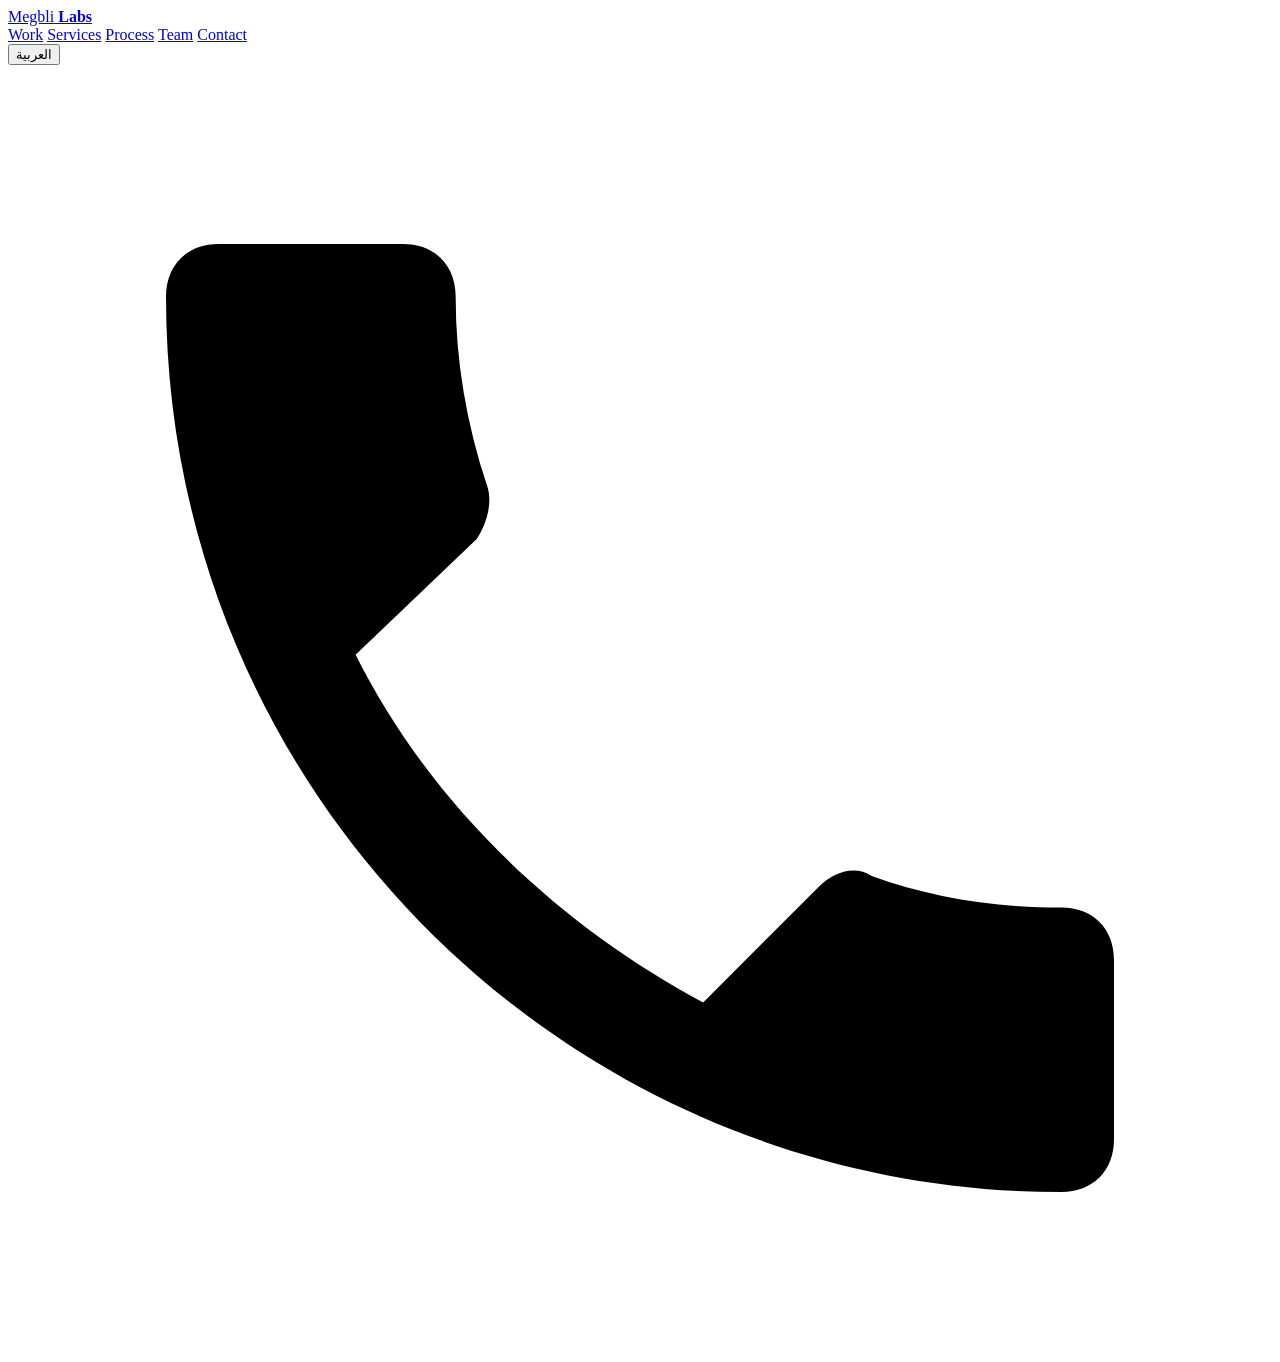
==== index.html @ 3cd8f487 "Add files via upload" ====
<!DOCTYPE html>
<html lang="en" dir="ltr">
<head>
  <meta charset="UTF-8">
  <meta name="viewport" content="width=device-width, initial-scale=1.0">
  <title>Megbli Labs — Web, Mobile & AI products</title>
  <meta name="description" content="Three-engineer software studio building web platforms, mobile apps and AI-powered systems — from idea to production.">
  <link rel="preconnect" href="https://fonts.googleapis.com">
  <link href="https://fonts.googleapis.com/css2?family=Inter:wght@400;600;700;800&family=IBM+Plex+Sans+Arabic:wght@400;600;700&display=swap" rel="stylesheet">
  <link rel="stylesheet" href="css/style.css">
</head>
<body data-page="home">

  <nav class="nav">
    <div class="container nav-inner">
      <a href="index.html" class="logo">Megbli<b> Labs</b></a>
      <div class="nav-right">
        <div class="nav-links">
          <a href="#work" data-i18n="nav.work">Work</a>
          <a href="#services" data-i18n="nav.services">Services</a>
          <a href="#process" data-i18n="nav.process">Process</a>
          <a href="#team" data-i18n="nav.team">Team</a>
          <a href="#contact" data-i18n="nav.contact">Contact</a>
        </div>
        <button id="lang-toggle" class="lang-btn">العربية</button>
      </div>
    </div>
  </nav>

  <header class="hero container">
    <p class="eyebrow" data-i18n="hero.eyebrow"></p>
    <h1 data-i18n="hero.h1"></h1>
    <p class="sub" data-i18n="hero.sub"></p>
    <div class="chips-row">
      <span data-i18n="hero.c1"></span><span data-i18n="hero.c2"></span>
      <span data-i18n="hero.c3"></span><span data-i18n="hero.c4"></span>
    </div>
    <div class="hero-ctas">
      <a class="btn btn-primary" data-wa href="#" target="_blank" rel="noopener" data-i18n="hero.cta1"></a>
      <a class="btn btn-ghost" href="#work" data-i18n="hero.cta2"></a>
    </div>
    <p class="trust" data-i18n="hero.trust"></p>
  </header>

  <section id="services">
    <div class="container">
      <div class="section-head">
        <p class="eyebrow" data-i18n="services.eyebrow"></p>
        <h2 data-i18n="services.h2"></h2>
      </div>
      <div class="grid grid-3" id="services-grid"></div>
    </div>
  </section>

  <section id="work">
    <div class="container">
      <div class="section-head">
        <p class="eyebrow" data-i18n="work.eyebrow"></p>
        <h2 data-i18n="work.h2"></h2>
      </div>
      <div class="grid grid-projects" id="projects-grid"></div>
    </div>
  </section>

  <section id="process">
    <div class="container">
      <div class="section-head">
        <p class="eyebrow" data-i18n="process.eyebrow"></p>
        <h2 data-i18n="process.h2"></h2>
      </div>
      <ol class="process" id="process-list"></ol>
    </div>
  </section>

  <section id="team">
    <div class="container">
      <div class="section-head">
        <p class="eyebrow" data-i18n="team.eyebrow"></p>
        <h2 data-i18n="team.h2"></h2>
        <p class="lead" data-i18n="team.intro"></p>
      </div>
      <div class="grid grid-3" id="team-grid"></div>
    </div>
  </section>

  <section id="contact">
    <div class="container">
      <div class="contact-box">
        <p class="eyebrow" data-i18n="contact.eyebrow"></p>
        <h2 data-i18n="contact.h2"></h2>
        <p class="lead" data-i18n="contact.sub"></p>
        <div class="contact-ctas">
          <a class="btn btn-wa" data-wa href="#" target="_blank" rel="noopener" data-i18n="contact.wa"></a>
          <a class="btn btn-mail" href="mailto:yosra.meguebli@yahoo.fr?subject=Project%20inquiry" data-i18n="contact.mail"></a>
        </div>
      </div>
    </div>
  </section>

  <footer>
    <div class="container"><p data-i18n="footer"></p></div>
  </footer>

  <a class="wa-float" data-wa href="#" target="_blank" rel="noopener" aria-label="WhatsApp">
    <svg viewBox="0 0 24 24"><path d="M6.6 10.8c1.4 2.8 3.8 5.1 6.6 6.6l2.2-2.2c.3-.3.7-.4 1-.2 1.1.4 2.3.6 3.6.6.6 0 1 .4 1 1V20c0 .6-.4 1-1 1C10.6 21 3 13.4 3 4c0-.6.4-1 1-1h3.5c.6 0 1 .4 1 1 0 1.2.2 2.4.6 3.6.1.3 0 .7-.2 1l-2.3 2.2z"/></svg>
  </a>

  <script src="js/i18n.js"></script>
  <script src="js/main.js"></script>
</body>
</html>
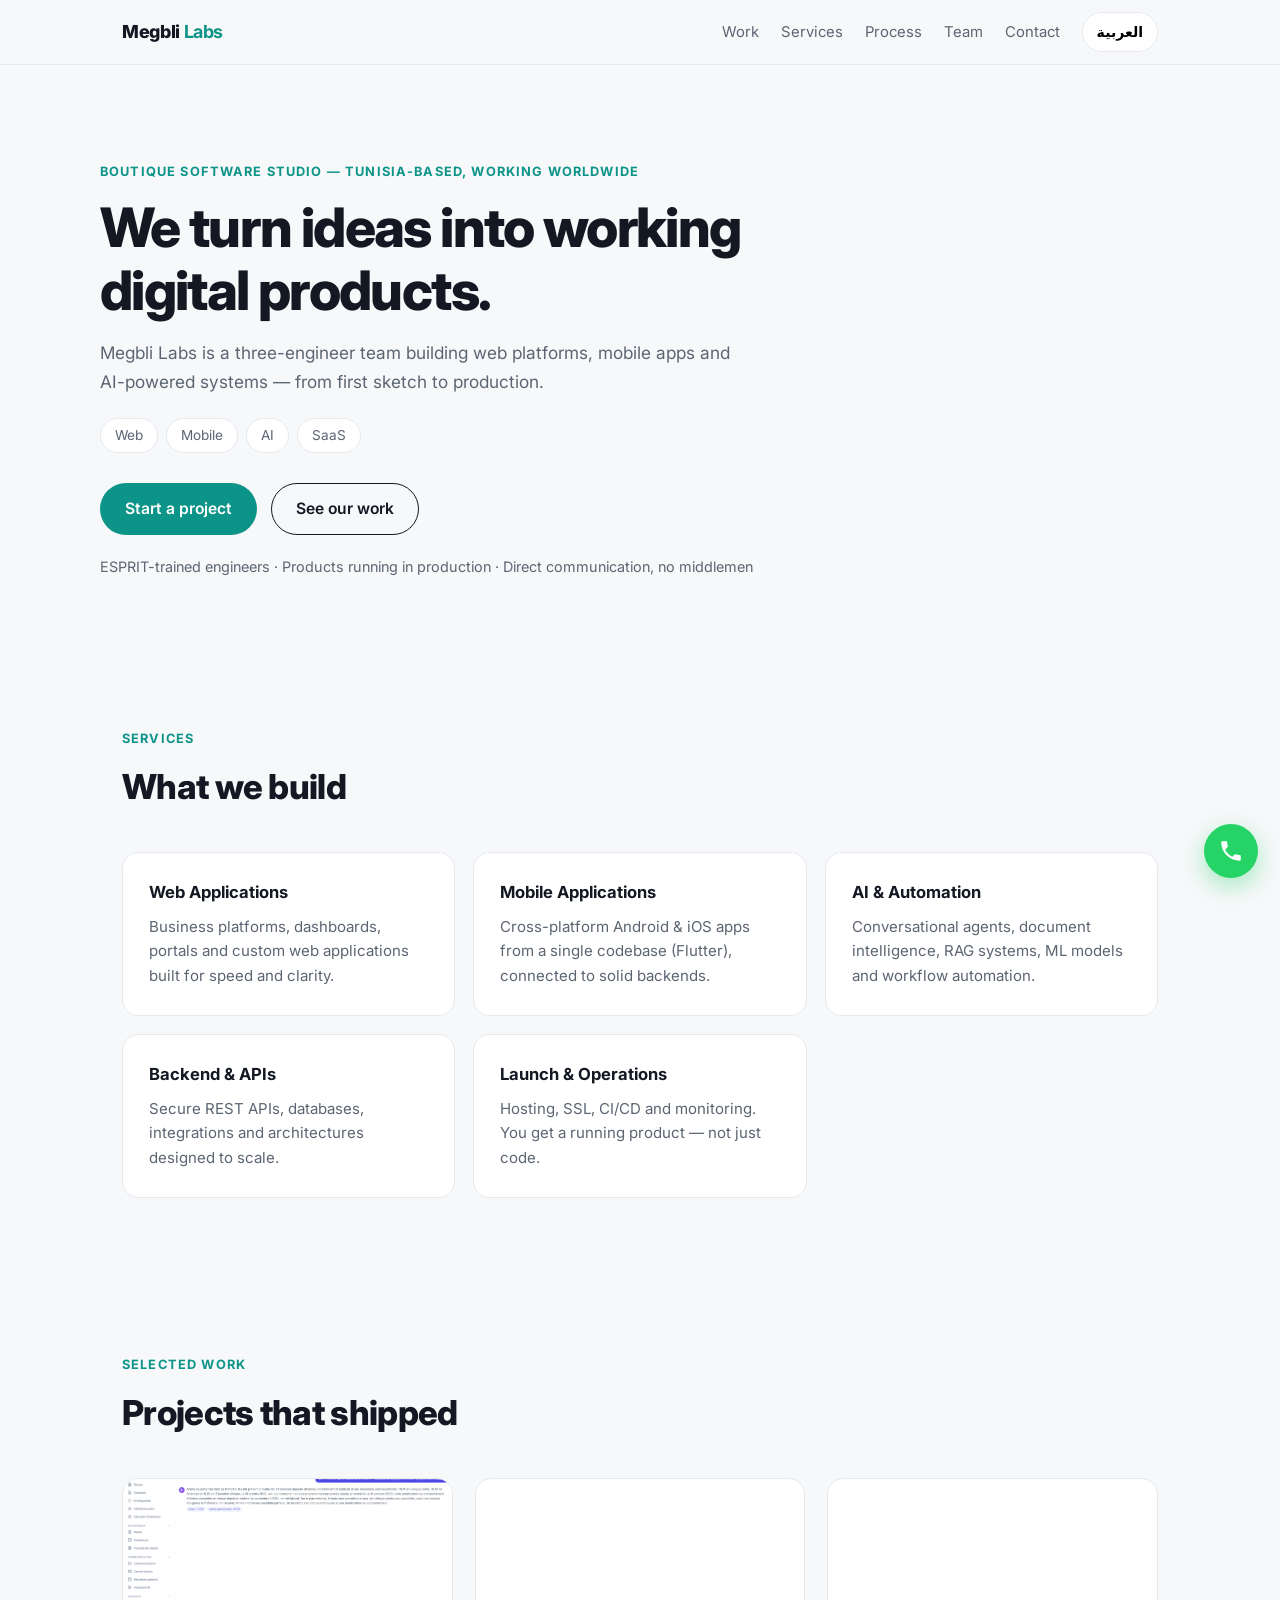
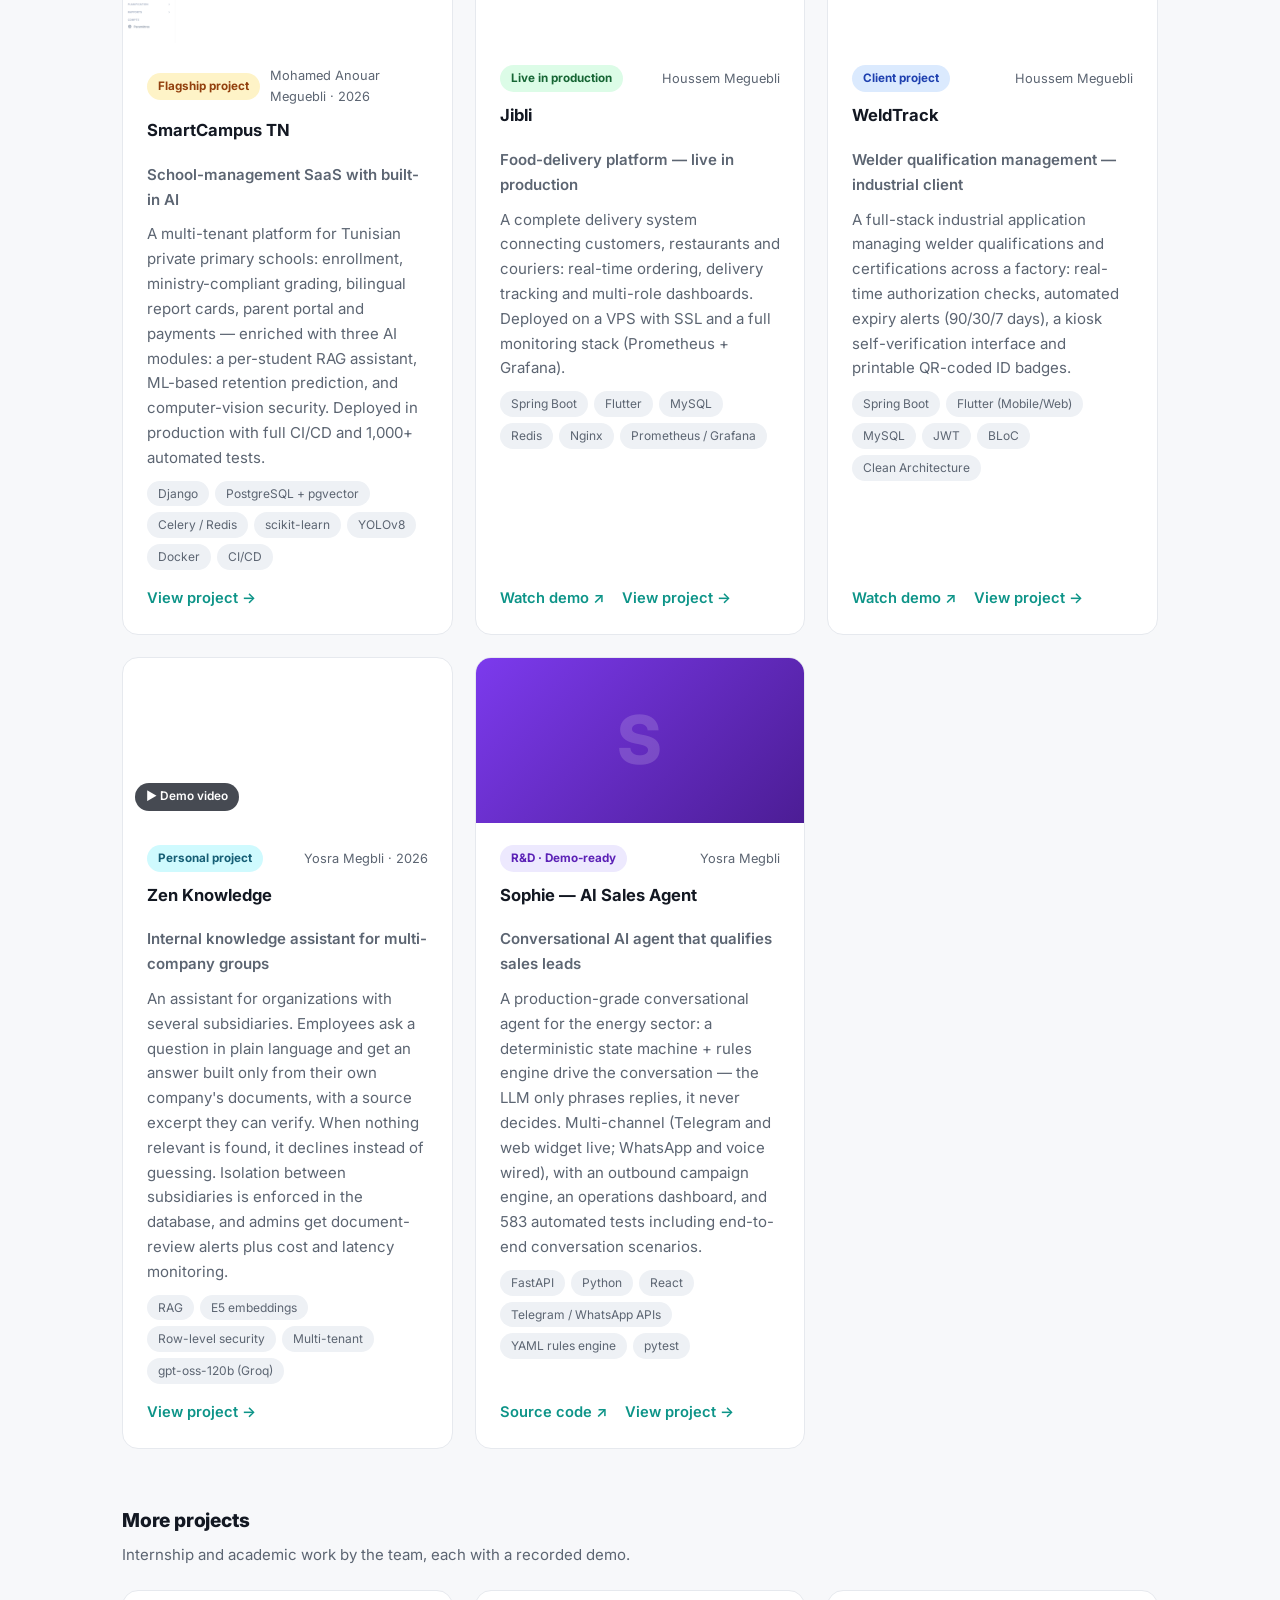
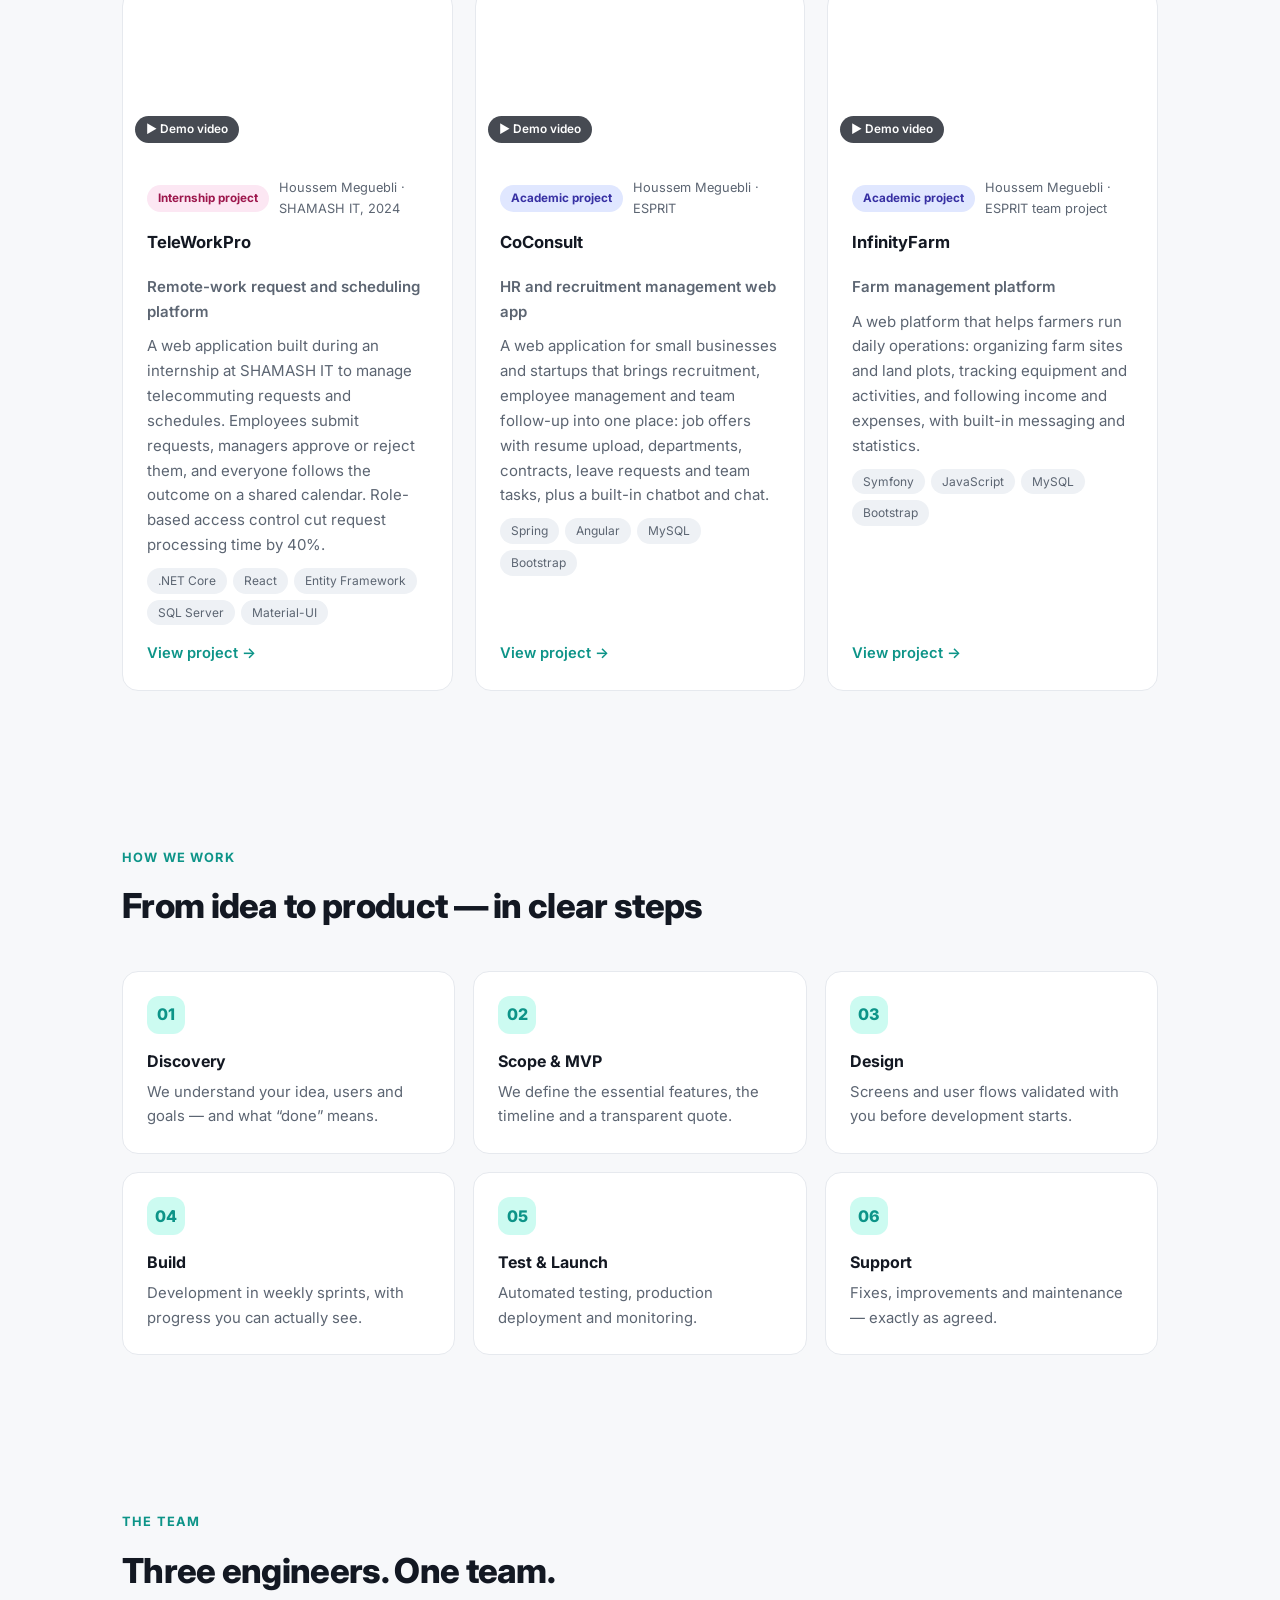
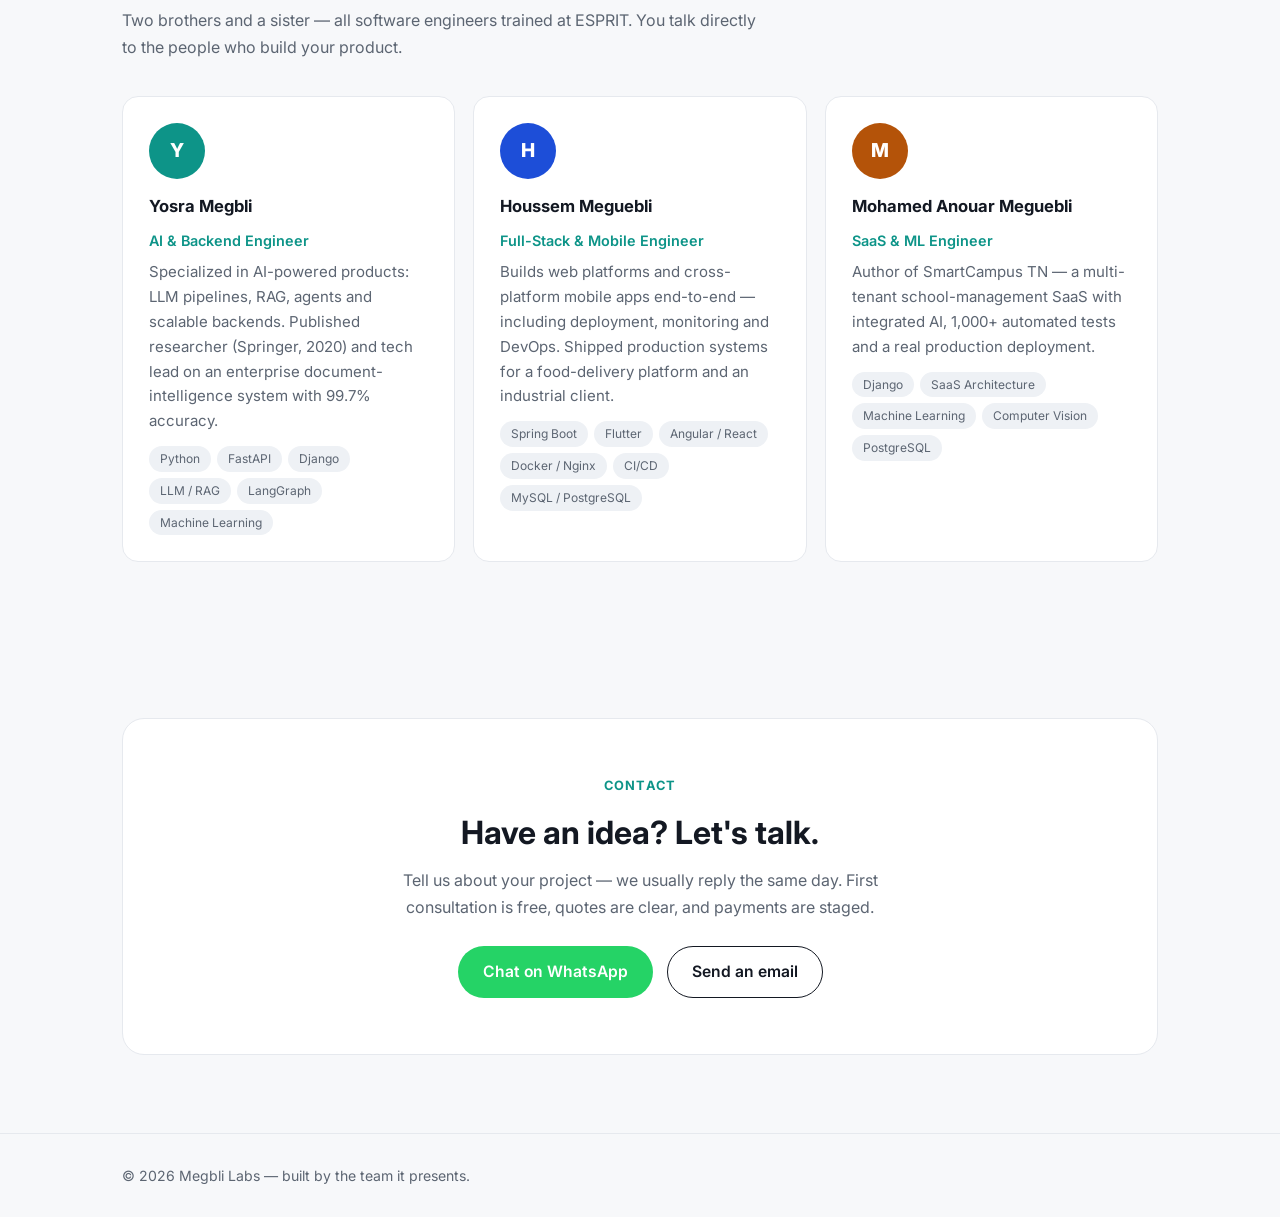
==== commit b0cbb2d3: "Enhance work section with additional headings Added subhead and subhead lead sections to the work se" ====
--- a/index.html
+++ b/index.html
@@ -59,6 +59,9 @@
         <h2 data-i18n="work.h2"></h2>
       </div>
       <div class="grid grid-projects" id="projects-grid"></div>
+      <h3 class="subhead" data-i18n="work.more_h"></h3>
+      <p class="subhead-lead" data-i18n="work.more_sub"></p>
+      <div class="grid grid-projects" id="more-grid"></div>
     </div>
   </section>
 
--- a/css/style.css
+++ b/css/style.css
@@ -0,0 +1,126 @@
+/* ============ Megbli Labs ============ */
+:root{
+  --bg:#f7f8fa; --surface:#fff; --ink:#131822; --muted:#5c6572;
+  --line:#e6e9ee; --accent:#0d9488; --accent-soft:#ccfbf1;
+  --radius:16px; --max:1080px;
+}
+*{margin:0;padding:0;box-sizing:border-box}
+html{scroll-behavior:smooth}
+body{font-family:'Inter',system-ui,sans-serif;background:var(--bg);color:var(--ink);line-height:1.65}
+html[lang="ar"] body{font-family:'IBM Plex Sans Arabic','Inter',sans-serif;line-height:1.85}
+a{color:inherit;text-decoration:none}
+.container{max-width:var(--max);margin-inline:auto;padding-inline:22px}
+
+/* nav */
+.nav{position:sticky;top:0;z-index:100;background:rgba(247,248,250,.86);backdrop-filter:blur(10px);border-bottom:1px solid var(--line)}
+.nav-inner{display:flex;align-items:center;justify-content:space-between;height:64px}
+.logo{font-weight:800;font-size:1.12rem;letter-spacing:-.02em}
+.logo b{color:var(--accent)}
+.nav-right{display:flex;align-items:center;gap:22px}
+.nav-links{display:flex;gap:22px;font-size:.93rem;color:var(--muted)}
+.nav-links a:hover{color:var(--ink)}
+.lang-btn{border:1px solid var(--line);background:var(--surface);border-radius:999px;padding:7px 14px;font:inherit;font-size:.88rem;font-weight:600;cursor:pointer}
+@media(max-width:760px){.nav-links{display:none}}
+
+/* buttons */
+.btn{display:inline-flex;align-items:center;gap:9px;padding:12px 24px;border-radius:999px;font-weight:600;font-size:.98rem;border:1.5px solid transparent;transition:.2s;cursor:pointer}
+.btn-primary{background:var(--accent);color:#fff}
+.btn-primary:hover{background:#0b7a70}
+.btn-ghost{border-color:var(--ink);color:var(--ink)}
+.btn-ghost:hover{background:var(--ink);color:#fff}
+.btn-wa{background:#25d366;color:#fff}
+.btn-wa:hover{background:#1fb855}
+.btn-mail{border-color:var(--ink)}
+.btn-mail:hover{background:var(--ink);color:#fff}
+
+/* hero */
+.hero{padding:96px 0 72px}
+.eyebrow{color:var(--accent);font-weight:700;font-size:.8rem;letter-spacing:.09em;text-transform:uppercase}
+.hero h1{font-size:clamp(2.1rem,5.2vw,3.4rem);line-height:1.15;letter-spacing:-.03em;margin:14px 0 18px;max-width:760px;font-weight:800}
+.hero .sub{color:var(--muted);font-size:1.08rem;max-width:640px;margin-bottom:22px}
+.chips-row{display:flex;flex-wrap:wrap;gap:8px;margin-bottom:30px}
+.chips-row span{background:var(--surface);border:1px solid var(--line);border-radius:999px;padding:5px 14px;font-size:.85rem;color:var(--muted)}
+.hero-ctas{display:flex;gap:14px;flex-wrap:wrap;margin-bottom:20px}
+.trust{color:var(--muted);font-size:.9rem}
+
+/* sections */
+section{padding:78px 0}
+.section-head{margin-bottom:36px}
+.section-head h2{font-size:clamp(1.55rem,3vw,2.15rem);letter-spacing:-.02em;margin-top:10px;font-weight:800}
+.section-head .lead{color:var(--muted);max-width:640px;margin-top:8px}
+
+/* cards & grids */
+.grid{display:grid;gap:18px}
+.grid-3{grid-template-columns:repeat(auto-fit,minmax(250px,1fr))}
+.card{background:var(--surface);border:1px solid var(--line);border-radius:var(--radius);padding:26px;transition:.2s}
+.card:hover{border-color:#cfd6df;transform:translateY(-2px)}
+.card h3{font-size:1.04rem;margin-bottom:8px;font-weight:700}
+.card p{color:var(--muted);font-size:.94rem}
+
+/* projects */
+.grid-projects{grid-template-columns:repeat(auto-fit,minmax(320px,1fr));gap:22px}
+.project{padding:0;overflow:hidden;display:flex;flex-direction:column}
+.cover{aspect-ratio:16/8;display:flex;align-items:center;justify-content:center;position:relative}
+.cover span{font-size:4.2rem;font-weight:800;color:rgba(255,255,255,.16)}
+.project .body{padding:22px 24px 24px;display:flex;flex-direction:column;gap:10px;flex:1}
+.meta{display:flex;align-items:center;justify-content:space-between;gap:10px}
+.credit{font-size:.8rem;color:var(--muted)}
+.tagline{font-weight:600;font-size:1rem}
+.desc{font-size:.93rem}
+.chips{display:flex;flex-wrap:wrap;gap:6px}
+.chip{background:#eef1f5;border-radius:999px;padding:3px 11px;font-size:.75rem;color:var(--muted)}
+.links{display:flex;flex-wrap:wrap;gap:18px;margin-top:auto;padding-top:6px;font-weight:600;font-size:.92rem}
+.links a{color:var(--accent)}
+.badge{font-size:.73rem;font-weight:700;padding:4px 11px;border-radius:999px;white-space:nowrap}
+.badge.live{background:#dcfce7;color:#166534}
+.badge.client{background:#dbeafe;color:#1e40af}
+.badge.demo{background:#fef3c7;color:#92400e}
+.badge.rnd{background:#ede9fe;color:#5b21b6}
+.badge.personal{background:#cffafe;color:#155e75}
+.badge.internship{background:#fce7f3;color:#9d174d}
+.badge.academic{background:#e0e7ff;color:#3730a3}
+.vtag{position:absolute;inset-inline-start:12px;bottom:12px;background:rgba(19,24,34,.78);color:#fff;font-size:.74rem;font-weight:600;padding:4px 11px;border-radius:999px;font-style:normal}
+.subhead{margin:56px 0 6px;font-size:1.2rem;font-weight:800;letter-spacing:-.01em}
+.subhead-lead{color:var(--muted);font-size:.94rem;margin-bottom:22px}
+
+/* process */
+.process{list-style:none;counter-reset:step;display:grid;grid-template-columns:repeat(auto-fit,minmax(280px,1fr));gap:18px}
+.process li{background:var(--surface);border:1px solid var(--line);border-radius:var(--radius);padding:24px}
+.process li::before{counter-increment:step;content:"0" counter(step);display:inline-flex;width:38px;height:38px;border-radius:12px;background:var(--accent-soft);color:var(--accent);align-items:center;justify-content:center;font-weight:800;margin-bottom:14px}
+.process h3{font-size:1rem;margin-bottom:6px}
+.process p{color:var(--muted);font-size:.93rem}
+
+/* team */
+.member .avatar{width:56px;height:56px;border-radius:50%;display:flex;align-items:center;justify-content:center;font-weight:800;color:#fff;font-size:1.2rem;margin-bottom:14px}
+.member .role{color:var(--accent);font-weight:600;font-size:.9rem;margin-bottom:8px}
+.member .skills{margin-top:12px}
+
+/* contact */
+.contact-box{text-align:center;padding:56px 24px;background:var(--surface);border:1px solid var(--line);border-radius:22px}
+.contact-box h2{font-size:clamp(1.5rem,3vw,2rem);margin:10px 0 8px}
+.contact-box .lead{color:var(--muted);max-width:520px;margin:0 auto 26px}
+.contact-ctas{display:flex;gap:14px;justify-content:center;flex-wrap:wrap}
+
+/* project page */
+.page-wrap{padding:60px 0 80px}
+.backlink{color:var(--muted);font-size:.92rem;display:inline-block;margin-bottom:24px}
+.phead h1{font-size:clamp(1.8rem,4vw,2.6rem);margin:12px 0 6px;letter-spacing:-.02em}
+.phead .tagline{color:var(--muted);font-size:1.05rem}
+.pcover{border-radius:var(--radius);overflow:hidden;margin:30px 0;aspect-ratio:16/8;display:flex;align-items:center;justify-content:center}
+.pcover span{font-size:5rem;font-weight:800;color:rgba(255,255,255,.16)}
+.pvideo{margin:30px 0}
+.pvideo video{width:100%;display:block;border-radius:var(--radius);background:#0b0f14;border:1px solid var(--line);max-height:78vh}
+.desc-lg{font-size:1.02rem;color:var(--ink);max-width:760px;margin-bottom:10px}
+.features{list-style:none;display:grid;grid-template-columns:repeat(auto-fit,minmax(260px,1fr));gap:12px;margin:22px 0 26px}
+.features li{background:var(--surface);border:1px solid var(--line);border-radius:12px;padding:14px 16px;font-size:.94rem;display:flex;gap:10px;align-items:flex-start}
+.features li::before{content:"✓";color:var(--accent);font-weight:800}
+.pactions{display:flex;gap:14px;flex-wrap:wrap;margin-top:26px}
+
+/* footer + whatsapp float */
+footer{border-top:1px solid var(--line);padding:30px 0;color:var(--muted);font-size:.88rem}
+.wa-float{position:fixed;bottom:22px;inset-inline-end:22px;width:54px;height:54px;border-radius:50%;background:#25d366;display:flex;align-items:center;justify-content:center;box-shadow:0 8px 24px rgba(37,211,102,.4);z-index:90}
+.wa-float svg{width:26px;height:26px;fill:#fff}
+
+.gallery{display:grid;grid-template-columns:repeat(2,1fr);gap:12px;margin:20px 0}
+.gallery img{width:100%;border-radius:var(--radius);display:block;border:1px solid rgba(255,255,255,.08)}
+@media(max-width:640px){.gallery{grid-template-columns:1fr}}
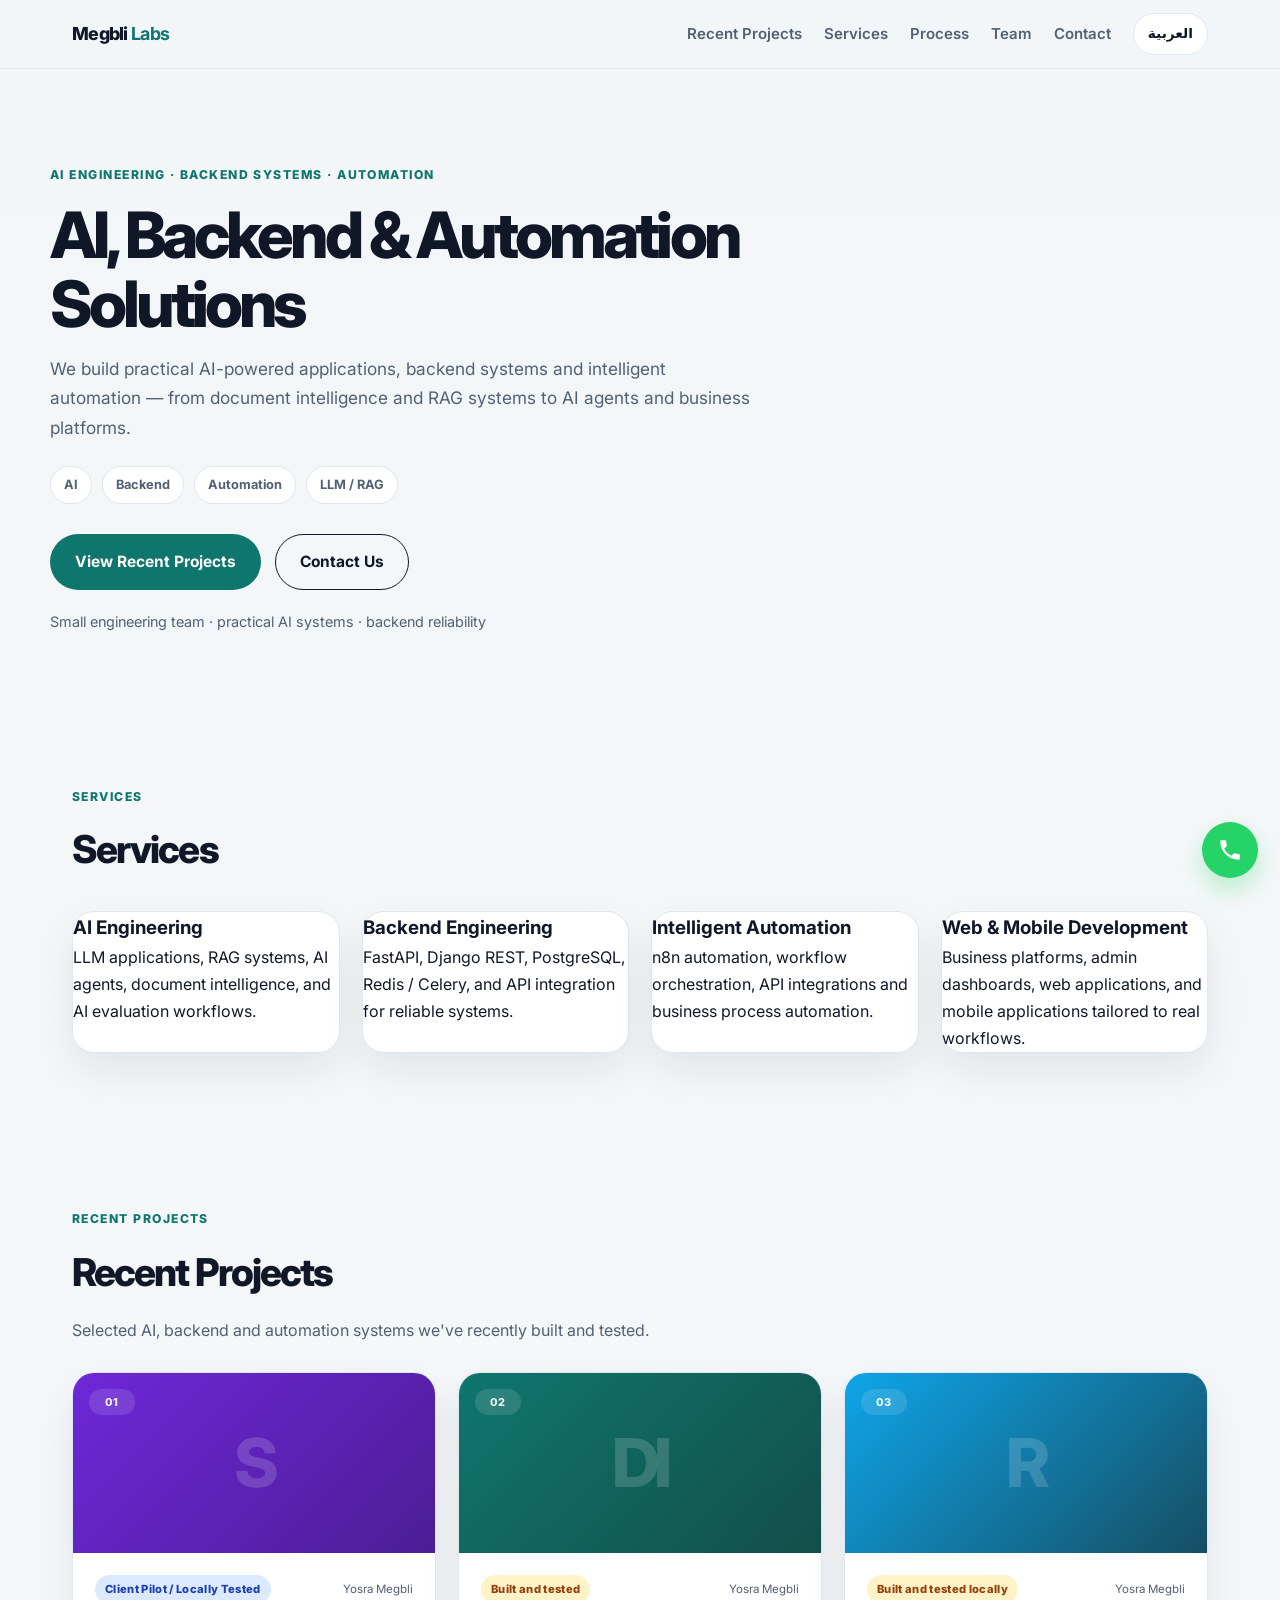
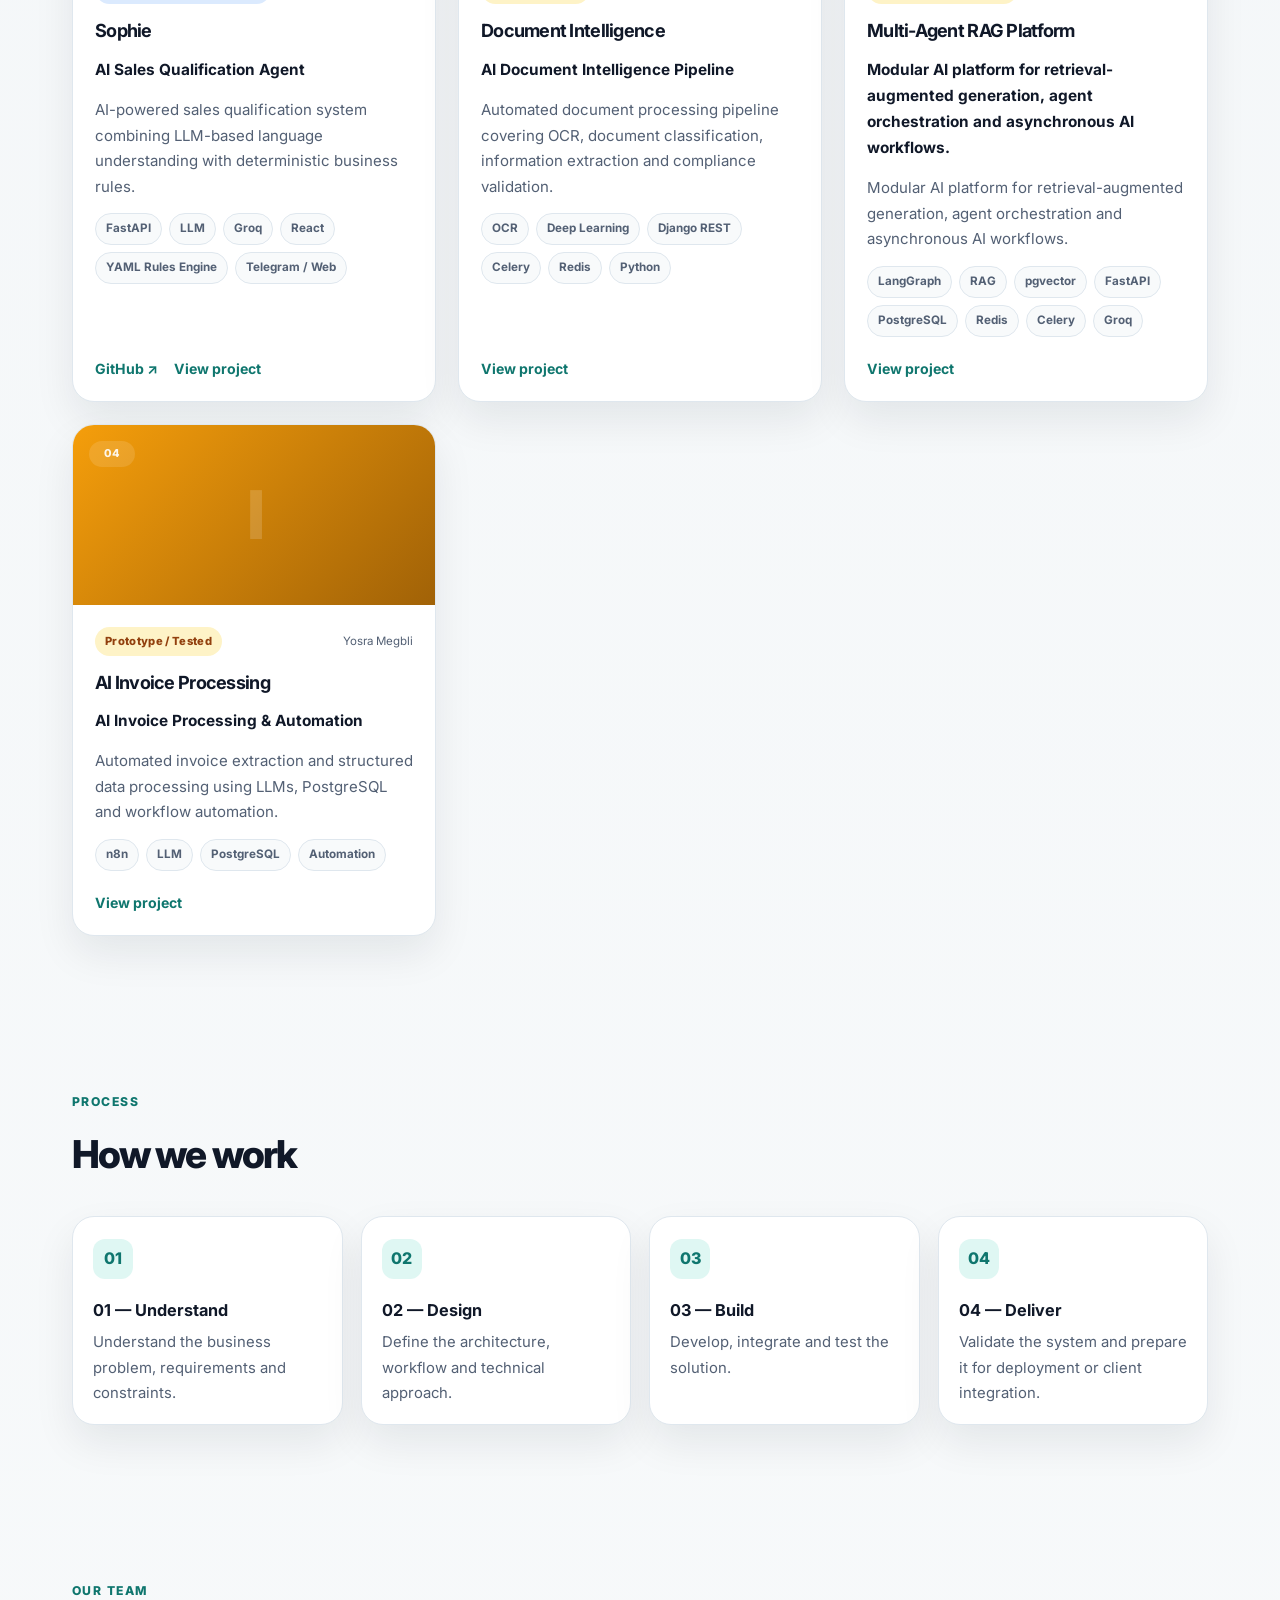
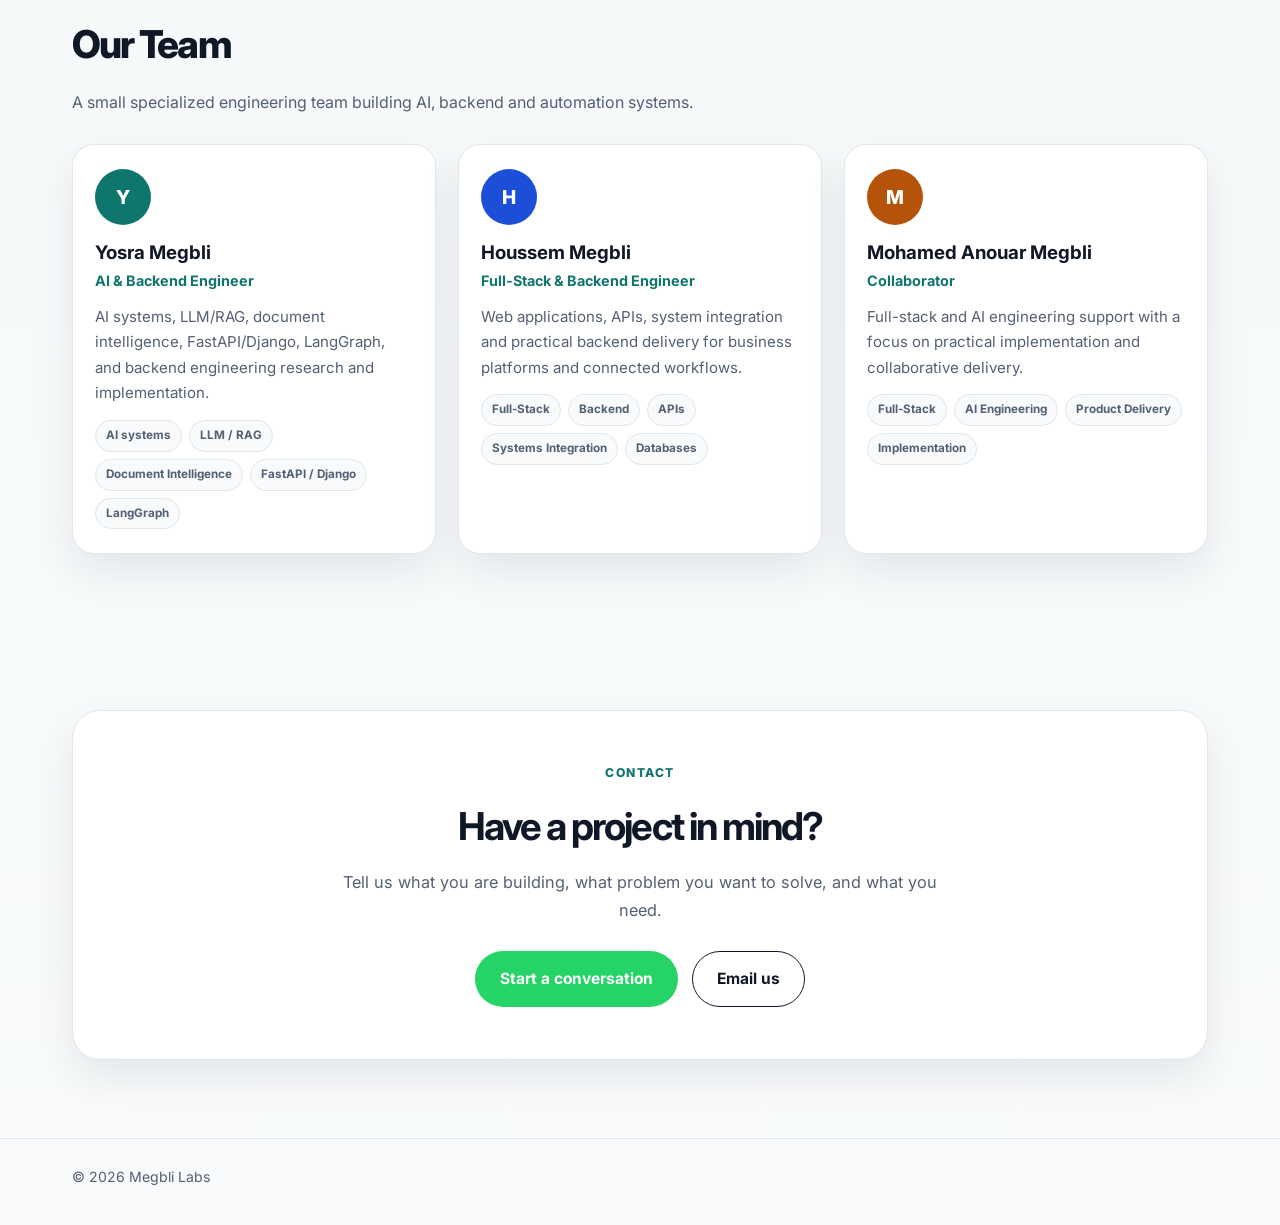
==== commit 90316e51: "Refactor the Megbli Labs portfolio to a clearer, more credible engineering-focused presentation with" ====
--- a/index.html
+++ b/index.html
@@ -3,10 +3,13 @@
 <head>
   <meta charset="UTF-8">
   <meta name="viewport" content="width=device-width, initial-scale=1.0">
-  <title>Megbli Labs — Web, Mobile & AI products</title>
-  <meta name="description" content="Three-engineer software studio building web platforms, mobile apps and AI-powered systems — from idea to production.">
+  <title>Megbli Labs | AI, Backend & Automation Solutions</title>
+  <meta name="description" content="Megbli Labs builds AI-powered applications, backend systems, RAG platforms, document intelligence solutions and intelligent automation.">
+  <meta property="og:title" content="Megbli Labs | AI, Backend & Automation Solutions">
+  <meta property="og:description" content="Megbli Labs builds AI-powered applications, backend systems, RAG platforms, document intelligence solutions and intelligent automation.">
+  <meta property="og:type" content="website">
   <link rel="preconnect" href="https://fonts.googleapis.com">
-  <link href="https://fonts.googleapis.com/css2?family=Inter:wght@400;600;700;800&family=IBM+Plex+Sans+Arabic:wght@400;600;700&display=swap" rel="stylesheet">
+  <link href="https://fonts.googleapis.com/css2?family=Inter:wght@400;500;600;700;800&family=IBM+Plex+Sans+Arabic:wght@400;500;600;700&display=swap" rel="stylesheet">
   <link rel="stylesheet" href="css/style.css">
 </head>
 <body data-page="home">
@@ -16,37 +19,39 @@
       <a href="index.html" class="logo">Megbli<b> Labs</b></a>
       <div class="nav-right">
         <div class="nav-links">
-          <a href="#work" data-i18n="nav.work">Work</a>
+          <a href="#work" data-i18n="nav.work">Recent Projects</a>
           <a href="#services" data-i18n="nav.services">Services</a>
           <a href="#process" data-i18n="nav.process">Process</a>
           <a href="#team" data-i18n="nav.team">Team</a>
           <a href="#contact" data-i18n="nav.contact">Contact</a>
         </div>
-        <button id="lang-toggle" class="lang-btn">العربية</button>
+        <button id="lang-toggle" class="lang-btn" type="button" aria-label="Toggle language">العربية</button>
       </div>
     </div>
   </nav>
 
   <header class="hero container">
-    <p class="eyebrow" data-i18n="hero.eyebrow"></p>
-    <h1 data-i18n="hero.h1"></h1>
-    <p class="sub" data-i18n="hero.sub"></p>
+    <p class="eyebrow" data-i18n="hero.eyebrow">AI engineering · backend systems · automation</p>
+    <h1 data-i18n="hero.h1">AI, Backend &amp; Automation Solutions</h1>
+    <p class="sub" data-i18n="hero.sub">We build practical AI-powered applications, backend systems and intelligent automation — from document intelligence and RAG systems to AI agents and business platforms.</p>
     <div class="chips-row">
-      <span data-i18n="hero.c1"></span><span data-i18n="hero.c2"></span>
-      <span data-i18n="hero.c3"></span><span data-i18n="hero.c4"></span>
+      <span data-i18n="hero.c1">AI</span>
+      <span data-i18n="hero.c2">Backend</span>
+      <span data-i18n="hero.c3">Automation</span>
+      <span data-i18n="hero.c4">LLM / RAG</span>
     </div>
     <div class="hero-ctas">
-      <a class="btn btn-primary" data-wa href="#" target="_blank" rel="noopener" data-i18n="hero.cta1"></a>
-      <a class="btn btn-ghost" href="#work" data-i18n="hero.cta2"></a>
+      <a class="btn btn-primary" href="#work" data-i18n="hero.cta1">View Recent Projects</a>
+      <a class="btn btn-ghost" href="#contact" data-i18n="hero.cta2">Contact Us</a>
     </div>
-    <p class="trust" data-i18n="hero.trust"></p>
+    <p class="trust" data-i18n="hero.trust">Small engineering team · practical AI systems · backend reliability</p>
   </header>
 
   <section id="services">
     <div class="container">
       <div class="section-head">
-        <p class="eyebrow" data-i18n="services.eyebrow"></p>
-        <h2 data-i18n="services.h2"></h2>
+        <p class="eyebrow" data-i18n="services.eyebrow">Services</p>
+        <h2 data-i18n="services.h2">Services</h2>
       </div>
       <div class="grid grid-3" id="services-grid"></div>
     </div>
@@ -55,21 +60,19 @@
   <section id="work">
     <div class="container">
       <div class="section-head">
-        <p class="eyebrow" data-i18n="work.eyebrow"></p>
-        <h2 data-i18n="work.h2"></h2>
+        <p class="eyebrow" data-i18n="work.eyebrow">Recent Projects</p>
+        <h2 data-i18n="work.h2">Recent Projects</h2>
+        <p class="lead" data-i18n="work.subtitle">Selected AI, backend and automation systems we've recently built and tested.</p>
       </div>
       <div class="grid grid-projects" id="projects-grid"></div>
-      <h3 class="subhead" data-i18n="work.more_h"></h3>
-      <p class="subhead-lead" data-i18n="work.more_sub"></p>
-      <div class="grid grid-projects" id="more-grid"></div>
     </div>
   </section>
 
   <section id="process">
     <div class="container">
       <div class="section-head">
-        <p class="eyebrow" data-i18n="process.eyebrow"></p>
-        <h2 data-i18n="process.h2"></h2>
+        <p class="eyebrow" data-i18n="process.eyebrow">Process</p>
+        <h2 data-i18n="process.h2">How we work</h2>
       </div>
       <ol class="process" id="process-list"></ol>
     </div>
@@ -78,9 +81,9 @@
   <section id="team">
     <div class="container">
       <div class="section-head">
-        <p class="eyebrow" data-i18n="team.eyebrow"></p>
-        <h2 data-i18n="team.h2"></h2>
-        <p class="lead" data-i18n="team.intro"></p>
+        <p class="eyebrow" data-i18n="team.eyebrow">Our Team</p>
+        <h2 data-i18n="team.h2">Our Team</h2>
+        <p class="lead" data-i18n="team.intro">A small specialized engineering team building AI, backend and automation systems.</p>
       </div>
       <div class="grid grid-3" id="team-grid"></div>
     </div>
@@ -89,23 +92,23 @@
   <section id="contact">
     <div class="container">
       <div class="contact-box">
-        <p class="eyebrow" data-i18n="contact.eyebrow"></p>
-        <h2 data-i18n="contact.h2"></h2>
-        <p class="lead" data-i18n="contact.sub"></p>
+        <p class="eyebrow" data-i18n="contact.eyebrow">Contact</p>
+        <h2 data-i18n="contact.h2">Have a project in mind?</h2>
+        <p class="lead" data-i18n="contact.sub">Tell us what you are building, what problem you want to solve, and what you need.</p>
         <div class="contact-ctas">
-          <a class="btn btn-wa" data-wa href="#" target="_blank" rel="noopener" data-i18n="contact.wa"></a>
-          <a class="btn btn-mail" href="mailto:yosra.meguebli@yahoo.fr?subject=Project%20inquiry" data-i18n="contact.mail"></a>
+          <a class="btn btn-wa" data-wa href="#" target="_blank" rel="noopener" data-i18n="contact.wa">Start a conversation</a>
+          <a class="btn btn-mail" href="mailto:yosra.meguebli@yahoo.fr?subject=Project%20inquiry" data-i18n="contact.mail">Email us</a>
         </div>
       </div>
     </div>
   </section>
 
   <footer>
-    <div class="container"><p data-i18n="footer"></p></div>
+    <div class="container"><p data-i18n="footer">© 2026 Megbli Labs</p></div>
   </footer>
 
   <a class="wa-float" data-wa href="#" target="_blank" rel="noopener" aria-label="WhatsApp">
-    <svg viewBox="0 0 24 24"><path d="M6.6 10.8c1.4 2.8 3.8 5.1 6.6 6.6l2.2-2.2c.3-.3.7-.4 1-.2 1.1.4 2.3.6 3.6.6.6 0 1 .4 1 1V20c0 .6-.4 1-1 1C10.6 21 3 13.4 3 4c0-.6.4-1 1-1h3.5c.6 0 1 .4 1 1 0 1.2.2 2.4.6 3.6.1.3 0 .7-.2 1l-2.3 2.2z"/></svg>
+    <svg viewBox="0 0 24 24" aria-hidden="true"><path d="M6.6 10.8c1.4 2.8 3.8 5.1 6.6 6.6l2.2-2.2c.3-.3.7-.4 1-.2 1.1.4 2.3.6 3.6.6.6 0 1 .4 1 1V20c0 .6-.4 1-1 1C10.6 21 3 13.4 3 4c0-.6.4-1 1-1h3.5c.6 0 1 .4 1 1 0 1.3.2 2.5.6 3.6.2.3.1.7-.2 1l-2.3 2.2Z"/></svg>
   </a>
 
   <script src="js/i18n.js"></script>
--- a/css/style.css
+++ b/css/style.css
@@ -1,126 +1,636 @@
 /* ============ Megbli Labs ============ */
-:root{
-  --bg:#f7f8fa; --surface:#fff; --ink:#131822; --muted:#5c6572;
-  --line:#e6e9ee; --accent:#0d9488; --accent-soft:#ccfbf1;
-  --radius:16px; --max:1080px;
-}
-*{margin:0;padding:0;box-sizing:border-box}
-html{scroll-behavior:smooth}
-body{font-family:'Inter',system-ui,sans-serif;background:var(--bg);color:var(--ink);line-height:1.65}
-html[lang="ar"] body{font-family:'IBM Plex Sans Arabic','Inter',sans-serif;line-height:1.85}
-a{color:inherit;text-decoration:none}
-.container{max-width:var(--max);margin-inline:auto;padding-inline:22px}
-
-/* nav */
-.nav{position:sticky;top:0;z-index:100;background:rgba(247,248,250,.86);backdrop-filter:blur(10px);border-bottom:1px solid var(--line)}
-.nav-inner{display:flex;align-items:center;justify-content:space-between;height:64px}
-.logo{font-weight:800;font-size:1.12rem;letter-spacing:-.02em}
-.logo b{color:var(--accent)}
-.nav-right{display:flex;align-items:center;gap:22px}
-.nav-links{display:flex;gap:22px;font-size:.93rem;color:var(--muted)}
-.nav-links a:hover{color:var(--ink)}
-.lang-btn{border:1px solid var(--line);background:var(--surface);border-radius:999px;padding:7px 14px;font:inherit;font-size:.88rem;font-weight:600;cursor:pointer}
-@media(max-width:760px){.nav-links{display:none}}
-
-/* buttons */
-.btn{display:inline-flex;align-items:center;gap:9px;padding:12px 24px;border-radius:999px;font-weight:600;font-size:.98rem;border:1.5px solid transparent;transition:.2s;cursor:pointer}
-.btn-primary{background:var(--accent);color:#fff}
-.btn-primary:hover{background:#0b7a70}
-.btn-ghost{border-color:var(--ink);color:var(--ink)}
-.btn-ghost:hover{background:var(--ink);color:#fff}
-.btn-wa{background:#25d366;color:#fff}
-.btn-wa:hover{background:#1fb855}
-.btn-mail{border-color:var(--ink)}
-.btn-mail:hover{background:var(--ink);color:#fff}
-
-/* hero */
-.hero{padding:96px 0 72px}
-.eyebrow{color:var(--accent);font-weight:700;font-size:.8rem;letter-spacing:.09em;text-transform:uppercase}
-.hero h1{font-size:clamp(2.1rem,5.2vw,3.4rem);line-height:1.15;letter-spacing:-.03em;margin:14px 0 18px;max-width:760px;font-weight:800}
-.hero .sub{color:var(--muted);font-size:1.08rem;max-width:640px;margin-bottom:22px}
-.chips-row{display:flex;flex-wrap:wrap;gap:8px;margin-bottom:30px}
-.chips-row span{background:var(--surface);border:1px solid var(--line);border-radius:999px;padding:5px 14px;font-size:.85rem;color:var(--muted)}
-.hero-ctas{display:flex;gap:14px;flex-wrap:wrap;margin-bottom:20px}
-.trust{color:var(--muted);font-size:.9rem}
-
-/* sections */
-section{padding:78px 0}
-.section-head{margin-bottom:36px}
-.section-head h2{font-size:clamp(1.55rem,3vw,2.15rem);letter-spacing:-.02em;margin-top:10px;font-weight:800}
-.section-head .lead{color:var(--muted);max-width:640px;margin-top:8px}
-
-/* cards & grids */
-.grid{display:grid;gap:18px}
-.grid-3{grid-template-columns:repeat(auto-fit,minmax(250px,1fr))}
-.card{background:var(--surface);border:1px solid var(--line);border-radius:var(--radius);padding:26px;transition:.2s}
-.card:hover{border-color:#cfd6df;transform:translateY(-2px)}
-.card h3{font-size:1.04rem;margin-bottom:8px;font-weight:700}
-.card p{color:var(--muted);font-size:.94rem}
-
-/* projects */
-.grid-projects{grid-template-columns:repeat(auto-fit,minmax(320px,1fr));gap:22px}
-.project{padding:0;overflow:hidden;display:flex;flex-direction:column}
-.cover{aspect-ratio:16/8;display:flex;align-items:center;justify-content:center;position:relative}
-.cover span{font-size:4.2rem;font-weight:800;color:rgba(255,255,255,.16)}
-.project .body{padding:22px 24px 24px;display:flex;flex-direction:column;gap:10px;flex:1}
-.meta{display:flex;align-items:center;justify-content:space-between;gap:10px}
-.credit{font-size:.8rem;color:var(--muted)}
-.tagline{font-weight:600;font-size:1rem}
-.desc{font-size:.93rem}
-.chips{display:flex;flex-wrap:wrap;gap:6px}
-.chip{background:#eef1f5;border-radius:999px;padding:3px 11px;font-size:.75rem;color:var(--muted)}
-.links{display:flex;flex-wrap:wrap;gap:18px;margin-top:auto;padding-top:6px;font-weight:600;font-size:.92rem}
-.links a{color:var(--accent)}
-.badge{font-size:.73rem;font-weight:700;padding:4px 11px;border-radius:999px;white-space:nowrap}
-.badge.live{background:#dcfce7;color:#166534}
-.badge.client{background:#dbeafe;color:#1e40af}
-.badge.demo{background:#fef3c7;color:#92400e}
-.badge.rnd{background:#ede9fe;color:#5b21b6}
-.badge.personal{background:#cffafe;color:#155e75}
-.badge.internship{background:#fce7f3;color:#9d174d}
-.badge.academic{background:#e0e7ff;color:#3730a3}
-.vtag{position:absolute;inset-inline-start:12px;bottom:12px;background:rgba(19,24,34,.78);color:#fff;font-size:.74rem;font-weight:600;padding:4px 11px;border-radius:999px;font-style:normal}
-.subhead{margin:56px 0 6px;font-size:1.2rem;font-weight:800;letter-spacing:-.01em}
-.subhead-lead{color:var(--muted);font-size:.94rem;margin-bottom:22px}
-
-/* process */
-.process{list-style:none;counter-reset:step;display:grid;grid-template-columns:repeat(auto-fit,minmax(280px,1fr));gap:18px}
-.process li{background:var(--surface);border:1px solid var(--line);border-radius:var(--radius);padding:24px}
-.process li::before{counter-increment:step;content:"0" counter(step);display:inline-flex;width:38px;height:38px;border-radius:12px;background:var(--accent-soft);color:var(--accent);align-items:center;justify-content:center;font-weight:800;margin-bottom:14px}
-.process h3{font-size:1rem;margin-bottom:6px}
-.process p{color:var(--muted);font-size:.93rem}
-
-/* team */
-.member .avatar{width:56px;height:56px;border-radius:50%;display:flex;align-items:center;justify-content:center;font-weight:800;color:#fff;font-size:1.2rem;margin-bottom:14px}
-.member .role{color:var(--accent);font-weight:600;font-size:.9rem;margin-bottom:8px}
-.member .skills{margin-top:12px}
-
-/* contact */
-.contact-box{text-align:center;padding:56px 24px;background:var(--surface);border:1px solid var(--line);border-radius:22px}
-.contact-box h2{font-size:clamp(1.5rem,3vw,2rem);margin:10px 0 8px}
-.contact-box .lead{color:var(--muted);max-width:520px;margin:0 auto 26px}
-.contact-ctas{display:flex;gap:14px;justify-content:center;flex-wrap:wrap}
-
-/* project page */
-.page-wrap{padding:60px 0 80px}
-.backlink{color:var(--muted);font-size:.92rem;display:inline-block;margin-bottom:24px}
-.phead h1{font-size:clamp(1.8rem,4vw,2.6rem);margin:12px 0 6px;letter-spacing:-.02em}
-.phead .tagline{color:var(--muted);font-size:1.05rem}
-.pcover{border-radius:var(--radius);overflow:hidden;margin:30px 0;aspect-ratio:16/8;display:flex;align-items:center;justify-content:center}
-.pcover span{font-size:5rem;font-weight:800;color:rgba(255,255,255,.16)}
-.pvideo{margin:30px 0}
-.pvideo video{width:100%;display:block;border-radius:var(--radius);background:#0b0f14;border:1px solid var(--line);max-height:78vh}
-.desc-lg{font-size:1.02rem;color:var(--ink);max-width:760px;margin-bottom:10px}
-.features{list-style:none;display:grid;grid-template-columns:repeat(auto-fit,minmax(260px,1fr));gap:12px;margin:22px 0 26px}
-.features li{background:var(--surface);border:1px solid var(--line);border-radius:12px;padding:14px 16px;font-size:.94rem;display:flex;gap:10px;align-items:flex-start}
-.features li::before{content:"✓";color:var(--accent);font-weight:800}
-.pactions{display:flex;gap:14px;flex-wrap:wrap;margin-top:26px}
-
-/* footer + whatsapp float */
-footer{border-top:1px solid var(--line);padding:30px 0;color:var(--muted);font-size:.88rem}
-.wa-float{position:fixed;bottom:22px;inset-inline-end:22px;width:54px;height:54px;border-radius:50%;background:#25d366;display:flex;align-items:center;justify-content:center;box-shadow:0 8px 24px rgba(37,211,102,.4);z-index:90}
-.wa-float svg{width:26px;height:26px;fill:#fff}
-
-.gallery{display:grid;grid-template-columns:repeat(2,1fr);gap:12px;margin:20px 0}
-.gallery img{width:100%;border-radius:var(--radius);display:block;border:1px solid rgba(255,255,255,.08)}
-@media(max-width:640px){.gallery{grid-template-columns:1fr}}
+:root {
+  --bg: #f3f6f8;
+  --bg-strong: #eef3f7;
+  --surface: #ffffff;
+  --surface-alt: #f8fafb;
+  --ink: #101828;
+  --muted: #536074;
+  --line: #dfe7ee;
+  --accent: #0f766e;
+  --accent-strong: #0a5c57;
+  --accent-soft: #dff7f3;
+  --shadow: 0 18px 40px rgba(16, 24, 40, 0.08);
+  --radius: 22px;
+  --radius-sm: 14px;
+  --max: 1180px;
+}
+
+* { box-sizing: border-box; margin: 0; padding: 0; }
+html { scroll-behavior: smooth; }
+body {
+  font-family: 'Inter', system-ui, -apple-system, BlinkMacSystemFont, 'Segoe UI', sans-serif;
+  background: linear-gradient(180deg, var(--bg) 0%, #f8fafb 100%);
+  color: var(--ink);
+  line-height: 1.7;
+}
+html[lang="ar"] body {
+  font-family: 'IBM Plex Sans Arabic', 'Inter', sans-serif;
+  line-height: 1.85;
+}
+img { max-width: 100%; display: block; }
+a { color: inherit; text-decoration: none; }
+button, input, textarea, select { font: inherit; }
+.container { max-width: var(--max); margin-inline: auto; padding-inline: 22px; }
+
+.nav {
+  position: sticky;
+  top: 0;
+  z-index: 1000;
+  background: rgba(243, 246, 248, 0.82);
+  backdrop-filter: blur(12px);
+  -webkit-backdrop-filter: blur(12px);
+  border-bottom: 1px solid var(--line);
+}
+.nav-inner {
+  display: flex;
+  align-items: center;
+  justify-content: space-between;
+  height: 68px;
+  gap: 20px;
+}
+.logo {
+  font-weight: 800;
+  font-size: 1.12rem;
+  letter-spacing: -0.04em;
+}
+.logo b { color: var(--accent); }
+.nav-right { display: flex; align-items: center; gap: 22px; }
+.nav-links {
+  display: flex;
+  align-items: center;
+  gap: 22px;
+  color: var(--muted);
+  font-size: 0.94rem;
+  font-weight: 600;
+}
+.nav-links a { transition: color 0.2s ease; }
+.nav-links a:hover,
+.nav-links a:focus-visible { color: var(--ink); }
+.lang-btn {
+  border: 1px solid var(--line);
+  background: var(--surface);
+  border-radius: 999px;
+  padding: 8px 14px;
+  font-size: 0.86rem;
+  font-weight: 700;
+  color: var(--ink);
+  cursor: pointer;
+  transition: transform 0.2s ease, border-color 0.2s ease;
+}
+.lang-btn:hover,
+.lang-btn:focus-visible {
+  transform: translateY(-1px);
+  border-color: #c3ced8;
+}
+
+.btn {
+  display: inline-flex;
+  align-items: center;
+  justify-content: center;
+  gap: 8px;
+  padding: 0.88rem 1.5rem;
+  border-radius: 999px;
+  border: 1.5px solid transparent;
+  font-weight: 700;
+  font-size: 0.97rem;
+  transition: transform 0.2s ease, box-shadow 0.2s ease, border-color 0.2s ease, background 0.2s ease;
+}
+.btn:hover,
+.btn:focus-visible {
+  transform: translateY(-1px);
+  box-shadow: 0 10px 20px rgba(0, 0, 0, 0.06);
+}
+.btn-primary {
+  background: var(--accent);
+  color: #fff;
+}
+.btn-primary:hover,
+.btn-primary:focus-visible { background: var(--accent-strong); }
+.btn-ghost {
+  border-color: var(--ink);
+  background: transparent;
+  color: var(--ink);
+}
+.btn-ghost:hover,
+.btn-ghost:focus-visible { background: var(--ink); color: #fff; }
+.btn-wa {
+  background: #25d366;
+  color: #fff;
+}
+.btn-wa:hover,
+.btn-wa:focus-visible { background: #1ebc5a; }
+.btn-mail {
+  background: transparent;
+  border-color: var(--ink);
+  color: var(--ink);
+}
+.btn-mail:hover,
+.btn-mail:focus-visible { background: var(--ink); color: #fff; }
+
+.hero {
+  padding: 96px 0 74px;
+}
+.eyebrow {
+  color: var(--accent);
+  font-size: 0.76rem;
+  font-weight: 800;
+  letter-spacing: 0.12em;
+  text-transform: uppercase;
+}
+.hero h1 {
+  margin: 14px 0 16px;
+  max-width: 860px;
+  font-size: clamp(2.6rem, 5vw, 4.1rem);
+  line-height: 1.08;
+  letter-spacing: -0.06em;
+  font-weight: 800;
+}
+.hero .sub {
+  max-width: 710px;
+  color: var(--muted);
+  font-size: 1.08rem;
+}
+.chips-row {
+  display: flex;
+  flex-wrap: wrap;
+  gap: 10px;
+  margin-top: 24px;
+  margin-bottom: 30px;
+}
+.chips-row span {
+  background: var(--surface);
+  border: 1px solid var(--line);
+  border-radius: 999px;
+  padding: 7px 13px;
+  font-size: 0.8rem;
+  font-weight: 700;
+  color: var(--muted);
+}
+.hero-ctas {
+  display: flex;
+  flex-wrap: wrap;
+  gap: 14px;
+  margin-bottom: 20px;
+}
+.trust {
+  color: var(--muted);
+  font-size: 0.9rem;
+}
+
+section {
+  padding: 78px 0;
+}
+.section-head {
+  margin-bottom: 28px;
+}
+.section-head h2 {
+  margin-top: 10px;
+  font-size: clamp(1.8rem, 3vw, 2.5rem);
+  letter-spacing: -0.05em;
+  font-weight: 800;
+}
+.section-head .lead {
+  color: var(--muted);
+  max-width: 700px;
+  margin-top: 12px;
+  font-size: 1rem;
+}
+
+.grid {
+  display: grid;
+  gap: 22px;
+}
+.grid-3 { grid-template-columns: repeat(auto-fit, minmax(240px, 1fr)); }
+.grid-projects { grid-template-columns: repeat(auto-fit, minmax(290px, 1fr)); }
+
+.card {
+  background: var(--surface);
+  border: 1px solid var(--line);
+  border-radius: var(--radius);
+  box-shadow: var(--shadow);
+  transition: transform 0.2s ease, border-color 0.2s ease;
+}
+.card:hover,
+.card:focus-within {
+  transform: translateY(-3px);
+  border-color: #c5d1dc;
+}
+
+.project {
+  overflow: hidden;
+  display: flex;
+  flex-direction: column;
+  min-height: 100%;
+}
+.cover {
+  position: relative;
+  display: flex;
+  align-items: center;
+  justify-content: center;
+  min-height: 180px;
+  background-size: cover;
+  background-position: center;
+  overflow: hidden;
+}
+.cover span {
+  font-size: 4.2rem;
+  font-weight: 800;
+  letter-spacing: -0.06em;
+  color: rgba(255, 255, 255, 0.16);
+}
+.project .body {
+  display: flex;
+  flex: 1;
+  flex-direction: column;
+  gap: 14px;
+  padding: 22px 22px 20px;
+}
+.project-index {
+  display: inline-flex;
+  align-items: center;
+  justify-content: center;
+  width: 46px;
+  height: 26px;
+  border-radius: 999px;
+  background: rgba(255, 255, 255, 0.12);
+  color: rgba(255, 255, 255, 0.9);
+  font-size: 0.68rem;
+  font-weight: 800;
+  letter-spacing: 0.08em;
+  position: absolute;
+  top: 16px;
+  left: 16px;
+}
+.meta {
+  display: flex;
+  align-items: center;
+  justify-content: space-between;
+  gap: 10px;
+  min-height: 28px;
+}
+.credit {
+  color: var(--muted);
+  font-size: 0.72rem;
+  line-height: 1.5;
+}
+.project h3 {
+  font-size: 1.13rem;
+  line-height: 1.35;
+  letter-spacing: -0.04em;
+  margin: 0;
+}
+.tagline {
+  font-size: 0.96rem;
+  font-weight: 700;
+  color: var(--ink);
+}
+.desc {
+  color: var(--muted);
+  font-size: 0.94rem;
+}
+.chips {
+  display: flex;
+  flex-wrap: wrap;
+  gap: 7px;
+}
+.chip {
+  display: inline-flex;
+  align-items: center;
+  border-radius: 999px;
+  background: var(--surface-alt);
+  border: 1px solid var(--line);
+  color: var(--muted);
+  font-size: 0.73rem;
+  font-weight: 700;
+  padding: 5px 10px;
+}
+.links {
+  display: flex;
+  flex-wrap: wrap;
+  gap: 16px;
+  margin-top: auto;
+  padding-top: 6px;
+  font-weight: 700;
+  font-size: 0.88rem;
+}
+.links a { color: var(--accent); }
+.badge {
+  display: inline-flex;
+  align-items: center;
+  justify-content: center;
+  border-radius: 999px;
+  padding: 5px 10px;
+  font-size: 0.7rem;
+  font-weight: 800;
+  letter-spacing: 0.03em;
+  white-space: nowrap;
+}
+.badge.live { background: #dcfce7; color: #166534; }
+.badge.client { background: #dbeafe; color: #1e40af; }
+.badge.demo { background: #fef3c7; color: #92400e; }
+.badge.rnd { background: #ede9fe; color: #5b21b6; }
+.badge.personal { background: #cffafe; color: #155e75; }
+.badge.internship { background: #fce7f3; color: #9d174d; }
+.badge.academic { background: #e0e7ff; color: #3730a3; }
+
+.process {
+  list-style: none;
+  display: grid;
+  grid-template-columns: repeat(auto-fit, minmax(240px, 1fr));
+  gap: 18px;
+}
+.process li {
+  background: var(--surface);
+  border: 1px solid var(--line);
+  border-radius: var(--radius);
+  padding: 22px 20px 18px;
+  box-shadow: var(--shadow);
+}
+.process li::before {
+  counter-increment: step;
+  content: "0" counter(step);
+  display: inline-flex;
+  align-items: center;
+  justify-content: center;
+  width: 40px;
+  height: 40px;
+  border-radius: 12px;
+  background: var(--accent-soft);
+  color: var(--accent);
+  font-weight: 800;
+  margin-bottom: 18px;
+}
+.process {
+  counter-reset: step;
+}
+.process h3 {
+  margin-bottom: 6px;
+  font-size: 1.02rem;
+}
+.process p {
+  color: var(--muted);
+  font-size: 0.93rem;
+}
+
+.member {
+  padding: 24px 22px;
+}
+.member .avatar {
+  display: flex;
+  align-items: center;
+  justify-content: center;
+  width: 56px;
+  height: 56px;
+  border-radius: 50%;
+  margin-bottom: 12px;
+  color: #fff;
+  font-size: 1.2rem;
+  font-weight: 800;
+}
+.member .role {
+  margin-bottom: 10px;
+  color: var(--accent);
+  font-size: 0.9rem;
+  font-weight: 700;
+}
+.member p {
+  color: var(--muted);
+  font-size: 0.94rem;
+}
+.member .skills {
+  margin-top: 14px;
+}
+
+.contact-box {
+  text-align: center;
+  background: var(--surface);
+  border: 1px solid var(--line);
+  border-radius: 28px;
+  padding: 52px 24px;
+  box-shadow: var(--shadow);
+}
+.contact-box h2 {
+  margin: 10px 0 10px;
+  font-size: clamp(1.9rem, 3vw, 2.5rem);
+  letter-spacing: -0.05em;
+}
+.contact-box .lead {
+  max-width: 620px;
+  margin: 0 auto 26px;
+  color: var(--muted);
+  font-size: 1.02rem;
+}
+.contact-ctas {
+  display: flex;
+  justify-content: center;
+  flex-wrap: wrap;
+  gap: 14px;
+}
+
+.page-wrap {
+  padding: 52px 0 70px;
+}
+.backlink {
+  display: inline-block;
+  color: var(--muted);
+  font-size: 0.92rem;
+  margin-bottom: 18px;
+}
+.phead h1 {
+  margin: 10px 0 8px;
+  font-size: clamp(2rem, 3.5vw, 3rem);
+  letter-spacing: -0.05em;
+}
+.phead .tagline {
+  font-size: 1.05rem;
+  color: var(--muted);
+}
+.pcover {
+  margin: 28px 0 20px;
+  aspect-ratio: 16/8;
+  border-radius: var(--radius);
+  display: flex;
+  align-items: center;
+  justify-content: center;
+  overflow: hidden;
+}
+.pcover span {
+  font-size: 5rem;
+  font-weight: 800;
+  letter-spacing: -0.08em;
+  color: rgba(255, 255, 255, 0.16);
+}
+.pvideo {
+  margin: 28px 0 18px;
+}
+.pvideo video {
+  width: 100%;
+  display: block;
+  border-radius: var(--radius);
+  background: #0c1118;
+  border: 1px solid var(--line);
+}
+.desc-lg {
+  margin-bottom: 18px;
+  font-size: 1.04rem;
+  color: var(--ink);
+  max-width: 760px;
+}
+.detail-grid {
+  display: grid;
+  grid-template-columns: repeat(auto-fit, minmax(240px, 1fr));
+  gap: 18px;
+  margin: 22px 0 26px;
+}
+.detail-card {
+  background: var(--surface);
+  border: 1px solid var(--line);
+  border-radius: var(--radius-sm);
+  padding: 18px 18px 16px;
+}
+.detail-card h3 {
+  margin-bottom: 8px;
+  font-size: 0.96rem;
+  letter-spacing: -0.03em;
+}
+.detail-card p,
+.detail-card li {
+  color: var(--muted);
+  font-size: 0.94rem;
+}
+.workflow-block {
+  margin: 18px 0 26px;
+  background: var(--surface);
+  border: 1px solid var(--line);
+  border-radius: var(--radius);
+  padding: 20px;
+}
+.workflow-block h3 {
+  margin-bottom: 14px;
+  font-size: 1.04rem;
+}
+.workflow-flow {
+  display: flex;
+  flex-wrap: wrap;
+  gap: 10px;
+}
+.workflow-step {
+  display: inline-flex;
+  align-items: center;
+  gap: 8px;
+  background: var(--surface-alt);
+  border: 1px solid var(--line);
+  border-radius: 999px;
+  padding: 8px 12px;
+  font-size: 0.82rem;
+  font-weight: 700;
+  color: var(--muted);
+}
+.workflow-step:not(:last-child)::after {
+  content: "→";
+  color: var(--accent);
+  font-weight: 800;
+}
+.features,
+.result-list {
+  list-style: none;
+  display: grid;
+  gap: 12px;
+  margin: 18px 0 18px;
+}
+.features li,
+.result-list li {
+  display: flex;
+  gap: 10px;
+  align-items: flex-start;
+  background: var(--surface);
+  border: 1px solid var(--line);
+  border-radius: 12px;
+  padding: 12px 14px;
+  color: var(--muted);
+  font-size: 0.94rem;
+}
+.features li::before,
+.result-list li::before {
+  content: "✓";
+  color: var(--accent);
+  font-weight: 800;
+}
+.tech-block {
+  margin: 12px 0 28px;
+}
+.pactions {
+  display: flex;
+  flex-wrap: wrap;
+  gap: 14px;
+  margin-top: 18px;
+}
+footer {
+  border-top: 1px solid var(--line);
+  padding: 26px 0 36px;
+  color: var(--muted);
+  font-size: 0.88rem;
+}
+
+.wa-float {
+  position: fixed;
+  right: 22px;
+  bottom: 22px;
+  width: 56px;
+  height: 56px;
+  border-radius: 50%;
+  display: flex;
+  align-items: center;
+  justify-content: center;
+  background: #25d366;
+  box-shadow: 0 12px 24px rgba(37, 211, 102, 0.28);
+  z-index: 500;
+}
+.wa-float svg {
+  width: 26px;
+  height: 26px;
+  fill: #fff;
+}
+.gallery {
+  display: grid;
+  grid-template-columns: repeat(2, minmax(0, 1fr));
+  gap: 12px;
+  margin: 18px 0 24px;
+}
+.gallery img {
+  width: 100%;
+  border-radius: var(--radius-sm);
+  border: 1px solid var(--line);
+}
+
+@media (max-width: 760px) {
+  .nav-links { display: none; }
+  .hero { padding-top: 76px; }
+  .hero h1 { max-width: 100%; }
+  .contact-box { padding-inline: 18px; }
+}
+
+@media (max-width: 560px) {
+  .container { padding-inline: 16px; }
+  .hero { padding-top: 68px; }
+  .btn { width: 100%; }
+  .hero-ctas,
+  .contact-ctas,
+  .pactions { width: 100%; }
+  .hero-ctas .btn,
+  .contact-ctas .btn,
+  .pactions .btn { flex: 1 1 100%; }
+  .gallery { grid-template-columns: 1fr; }
+  .wa-float { width: 52px; height: 52px; right: 18px; bottom: 18px; }
+}
+
+@media (prefers-reduced-motion: reduce) {
+  html { scroll-behavior: auto; }
+  *, *::before, *::after {
+    animation-duration: 0.01ms !important;
+    animation-iteration-count: 1 !important;
+    transition-duration: 0.01ms !important;
+    scroll-behavior: auto !important;
+  }
+}
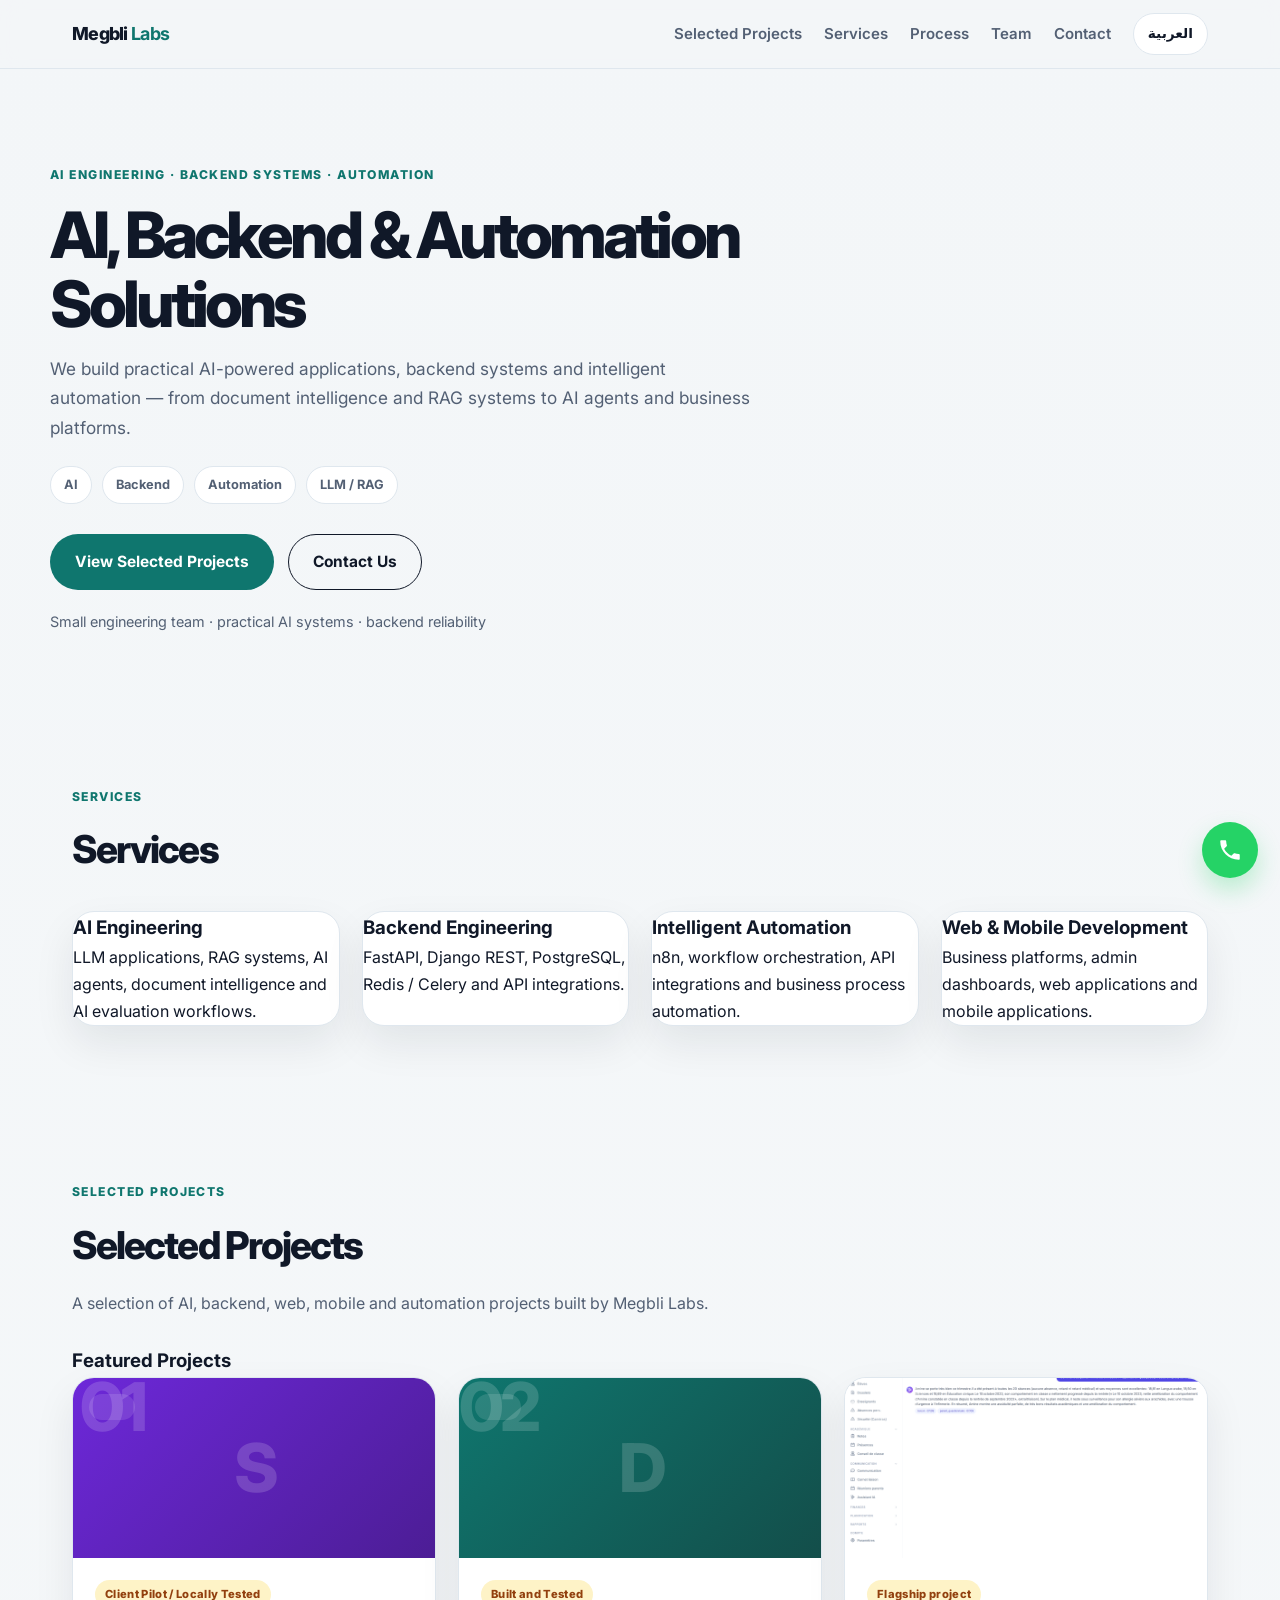
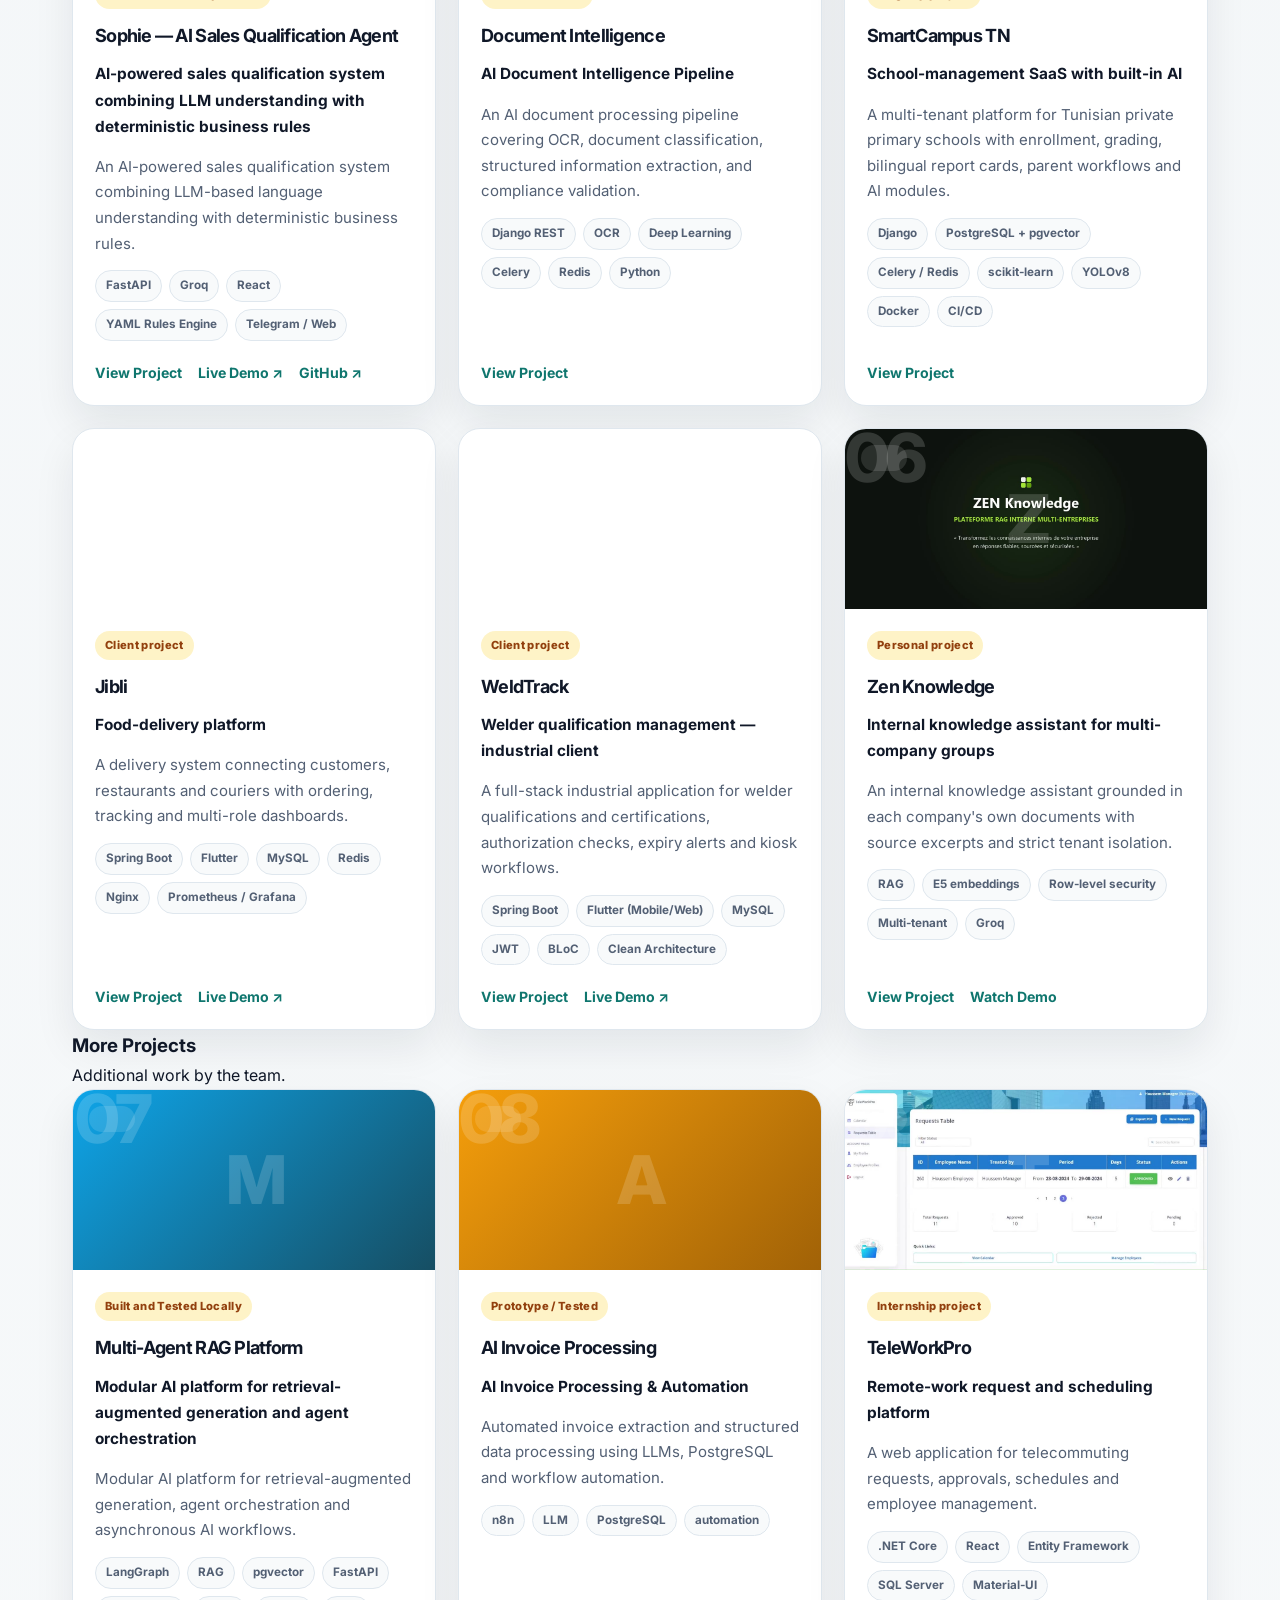
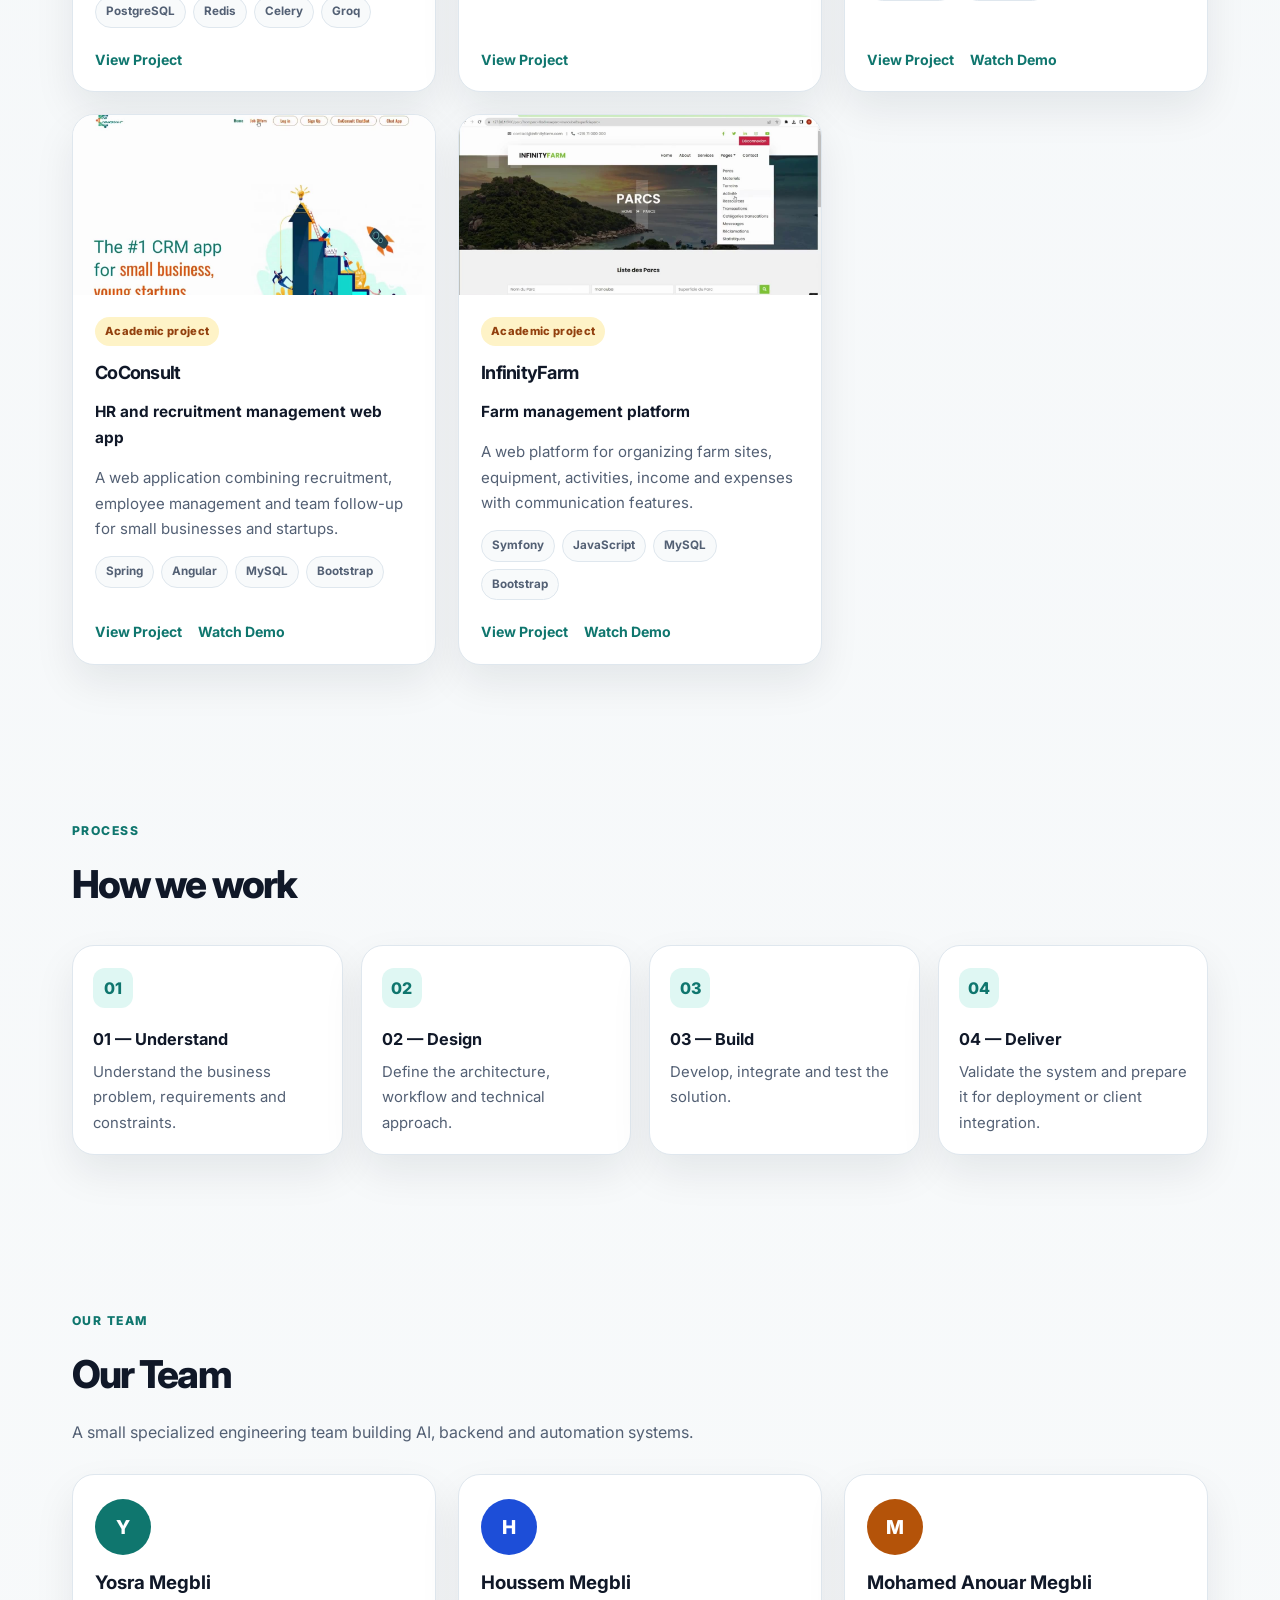
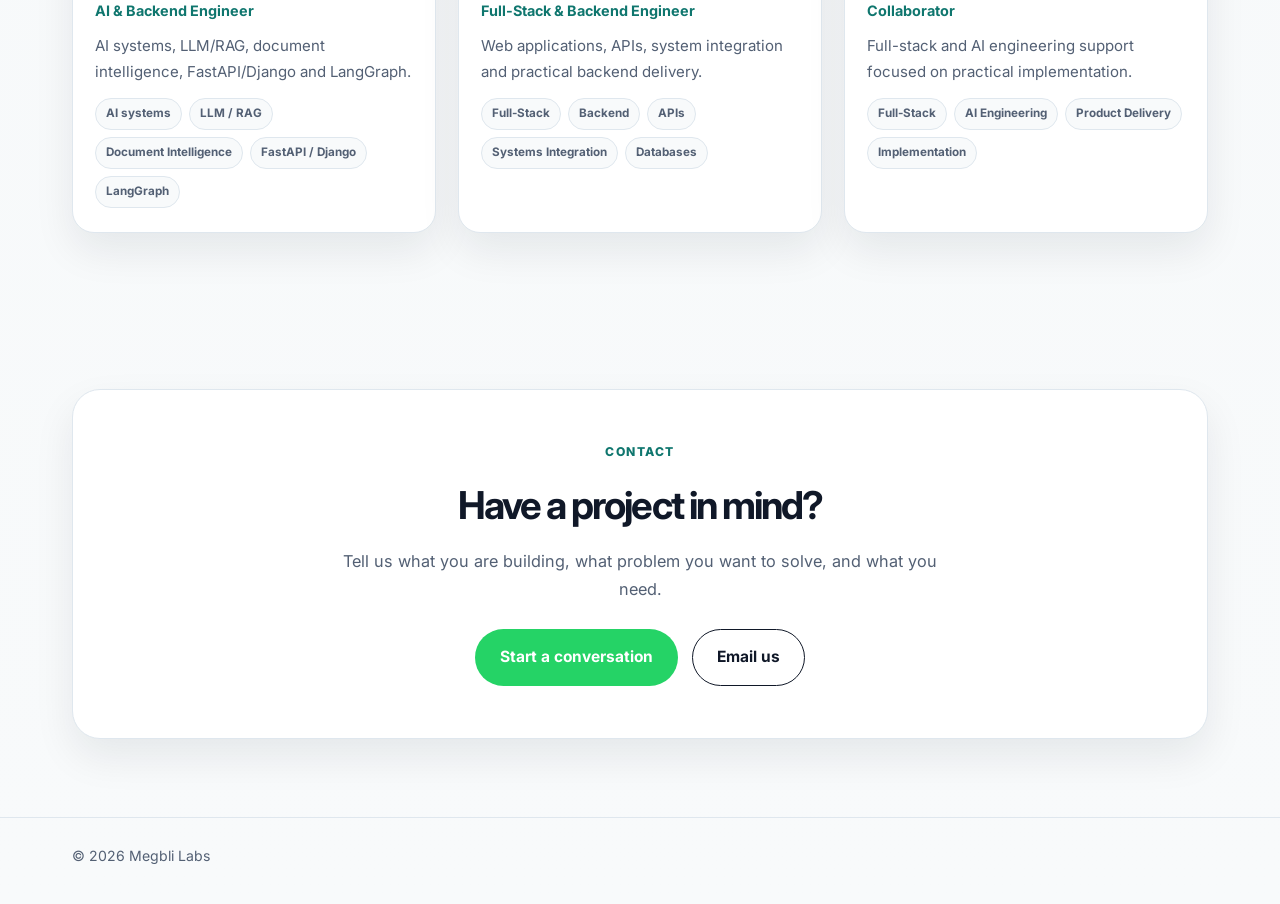
==== commit 004511f9: "Restore all 11 portfolio projects, historical demos, internal routes, and local video detail views o" ====
--- a/index.html
+++ b/index.html
@@ -13,105 +13,14 @@
   <link rel="stylesheet" href="css/style.css">
 </head>
 <body data-page="home">
-
-  <nav class="nav">
-    <div class="container nav-inner">
-      <a href="index.html" class="logo">Megbli<b> Labs</b></a>
-      <div class="nav-right">
-        <div class="nav-links">
-          <a href="#work" data-i18n="nav.work">Recent Projects</a>
-          <a href="#services" data-i18n="nav.services">Services</a>
-          <a href="#process" data-i18n="nav.process">Process</a>
-          <a href="#team" data-i18n="nav.team">Team</a>
-          <a href="#contact" data-i18n="nav.contact">Contact</a>
-        </div>
-        <button id="lang-toggle" class="lang-btn" type="button" aria-label="Toggle language">العربية</button>
-      </div>
-    </div>
-  </nav>
-
-  <header class="hero container">
-    <p class="eyebrow" data-i18n="hero.eyebrow">AI engineering · backend systems · automation</p>
-    <h1 data-i18n="hero.h1">AI, Backend &amp; Automation Solutions</h1>
-    <p class="sub" data-i18n="hero.sub">We build practical AI-powered applications, backend systems and intelligent automation — from document intelligence and RAG systems to AI agents and business platforms.</p>
-    <div class="chips-row">
-      <span data-i18n="hero.c1">AI</span>
-      <span data-i18n="hero.c2">Backend</span>
-      <span data-i18n="hero.c3">Automation</span>
-      <span data-i18n="hero.c4">LLM / RAG</span>
-    </div>
-    <div class="hero-ctas">
-      <a class="btn btn-primary" href="#work" data-i18n="hero.cta1">View Recent Projects</a>
-      <a class="btn btn-ghost" href="#contact" data-i18n="hero.cta2">Contact Us</a>
-    </div>
-    <p class="trust" data-i18n="hero.trust">Small engineering team · practical AI systems · backend reliability</p>
-  </header>
-
-  <section id="services">
-    <div class="container">
-      <div class="section-head">
-        <p class="eyebrow" data-i18n="services.eyebrow">Services</p>
-        <h2 data-i18n="services.h2">Services</h2>
-      </div>
-      <div class="grid grid-3" id="services-grid"></div>
-    </div>
-  </section>
-
-  <section id="work">
-    <div class="container">
-      <div class="section-head">
-        <p class="eyebrow" data-i18n="work.eyebrow">Recent Projects</p>
-        <h2 data-i18n="work.h2">Recent Projects</h2>
-        <p class="lead" data-i18n="work.subtitle">Selected AI, backend and automation systems we've recently built and tested.</p>
-      </div>
-      <div class="grid grid-projects" id="projects-grid"></div>
-    </div>
-  </section>
-
-  <section id="process">
-    <div class="container">
-      <div class="section-head">
-        <p class="eyebrow" data-i18n="process.eyebrow">Process</p>
-        <h2 data-i18n="process.h2">How we work</h2>
-      </div>
-      <ol class="process" id="process-list"></ol>
-    </div>
-  </section>
-
-  <section id="team">
-    <div class="container">
-      <div class="section-head">
-        <p class="eyebrow" data-i18n="team.eyebrow">Our Team</p>
-        <h2 data-i18n="team.h2">Our Team</h2>
-        <p class="lead" data-i18n="team.intro">A small specialized engineering team building AI, backend and automation systems.</p>
-      </div>
-      <div class="grid grid-3" id="team-grid"></div>
-    </div>
-  </section>
-
-  <section id="contact">
-    <div class="container">
-      <div class="contact-box">
-        <p class="eyebrow" data-i18n="contact.eyebrow">Contact</p>
-        <h2 data-i18n="contact.h2">Have a project in mind?</h2>
-        <p class="lead" data-i18n="contact.sub">Tell us what you are building, what problem you want to solve, and what you need.</p>
-        <div class="contact-ctas">
-          <a class="btn btn-wa" data-wa href="#" target="_blank" rel="noopener" data-i18n="contact.wa">Start a conversation</a>
-          <a class="btn btn-mail" href="mailto:yosra.meguebli@yahoo.fr?subject=Project%20inquiry" data-i18n="contact.mail">Email us</a>
-        </div>
-      </div>
-    </div>
-  </section>
-
-  <footer>
-    <div class="container"><p data-i18n="footer">© 2026 Megbli Labs</p></div>
-  </footer>
-
-  <a class="wa-float" data-wa href="#" target="_blank" rel="noopener" aria-label="WhatsApp">
-    <svg viewBox="0 0 24 24" aria-hidden="true"><path d="M6.6 10.8c1.4 2.8 3.8 5.1 6.6 6.6l2.2-2.2c.3-.3.7-.4 1-.2 1.1.4 2.3.6 3.6.6.6 0 1 .4 1 1V20c0 .6-.4 1-1 1C10.6 21 3 13.4 3 4c0-.6.4-1 1-1h3.5c.6 0 1 .4 1 1 0 1.3.2 2.5.6 3.6.2.3.1.7-.2 1l-2.3 2.2Z"/></svg>
-  </a>
-
-  <script src="js/i18n.js"></script>
-  <script src="js/main.js"></script>
-</body>
-</html>
+  <nav class="nav"><div class="container nav-inner"><a href="index.html" class="logo">Megbli<b> Labs</b></a><div class="nav-right"><div class="nav-links"><a href="#work" data-i18n="nav.work">Selected Projects</a><a href="#services" data-i18n="nav.services">Services</a><a href="#process" data-i18n="nav.process">Process</a><a href="#team" data-i18n="nav.team">Team</a><a href="#contact" data-i18n="nav.contact">Contact</a></div><button id="lang-toggle" class="lang-btn" type="button" aria-label="Toggle language">العربية</button></div></div></nav>
+  <header class="hero container"><p class="eyebrow" data-i18n="hero.eyebrow">AI engineering · backend systems · automation</p><h1 data-i18n="hero.h1">AI, Backend &amp; Automation Solutions</h1><p class="sub" data-i18n="hero.sub">We build practical AI-powered applications, backend systems and intelligent automation — from document intelligence and RAG systems to AI agents and business platforms.</p><div class="chips-row"><span>AI</span><span>Backend</span><span>Automation</span><span>LLM / RAG</span></div><div class="hero-ctas"><a class="btn btn-primary" href="#work" data-i18n="hero.cta1">View Selected Projects</a><a class="btn btn-ghost" href="#contact" data-i18n="hero.cta2">Contact Us</a></div><p class="trust" data-i18n="hero.trust">Small engineering team · practical AI systems · backend reliability</p></header>
+  <section id="services"><div class="container"><div class="section-head"><p class="eyebrow" data-i18n="services.eyebrow">Services</p><h2 data-i18n="services.h2">Services</h2></div><div class="grid grid-3" id="services-grid"></div></div></section>
+  <section id="work"><div class="container"><div class="section-head"><p class="eyebrow" data-i18n="work.eyebrow">Selected Projects</p><h2 data-i18n="work.h2">Selected Projects</h2><p class="lead" data-i18n="work.subtitle">A selection of AI, backend, web, mobile and automation projects built by Megbli Labs.</p></div><h3 class="subhead" data-i18n="work.featured">Featured Projects</h3><div class="grid grid-projects" id="projects-grid"></div><h3 class="subhead" data-i18n="work.more_h">More Projects</h3><p class="subhead-lead" data-i18n="work.more_sub">Additional work by the team.</p><div class="grid grid-projects" id="more-grid"></div></div></section>
+  <section id="process"><div class="container"><div class="section-head"><p class="eyebrow" data-i18n="process.eyebrow">Process</p><h2 data-i18n="process.h2">How we work</h2></div><ol class="process" id="process-list"></ol></div></section>
+  <section id="team"><div class="container"><div class="section-head"><p class="eyebrow" data-i18n="team.eyebrow">Our Team</p><h2 data-i18n="team.h2">Our Team</h2><p class="lead" data-i18n="team.intro">A small specialized engineering team building AI, backend and automation systems.</p></div><div class="grid grid-3" id="team-grid"></div></div></section>
+  <section id="contact"><div class="container"><div class="contact-box"><p class="eyebrow" data-i18n="contact.eyebrow">Contact</p><h2 data-i18n="contact.h2">Have a project in mind?</h2><p class="lead" data-i18n="contact.sub">Tell us what you are building, what problem you want to solve, and what you need.</p><div class="contact-ctas"><a class="btn btn-wa" data-wa href="#" target="_blank" rel="noopener" data-i18n="contact.wa">Start a conversation</a><a class="btn btn-mail" href="mailto:yosra.meguebli@yahoo.fr?subject=Project%20inquiry" data-i18n="contact.mail">Email us</a></div></div></div></section>
+  <footer><div class="container"><p data-i18n="footer">© 2026 Megbli Labs</p></div></footer>
+  <a class="wa-float" data-wa href="#" target="_blank" rel="noopener" aria-label="WhatsApp"><svg viewBox="0 0 24 24" aria-hidden="true"><path d="M6.6 10.8c1.4 2.8 3.8 5.1 6.6 6.6l2.2-2.2c.3-.3.7-.4 1-.2 1.1.4 2.3.6 3.6.6.6 0 1 .4 1 1V20c0 .6-.4 1-1 1C10.6 21 3 13.4 3 4c0-.6.4-1 1-1h3.5c.6 0 1 .4 1 1 0 1.3.2 2.5.6 3.6.2.3.1.7-.2 1l-2.3 2.2Z"/></svg></a>
+  <script src="js/i18n.js"></script><script src="js/main.js"></script>
+</body></html>
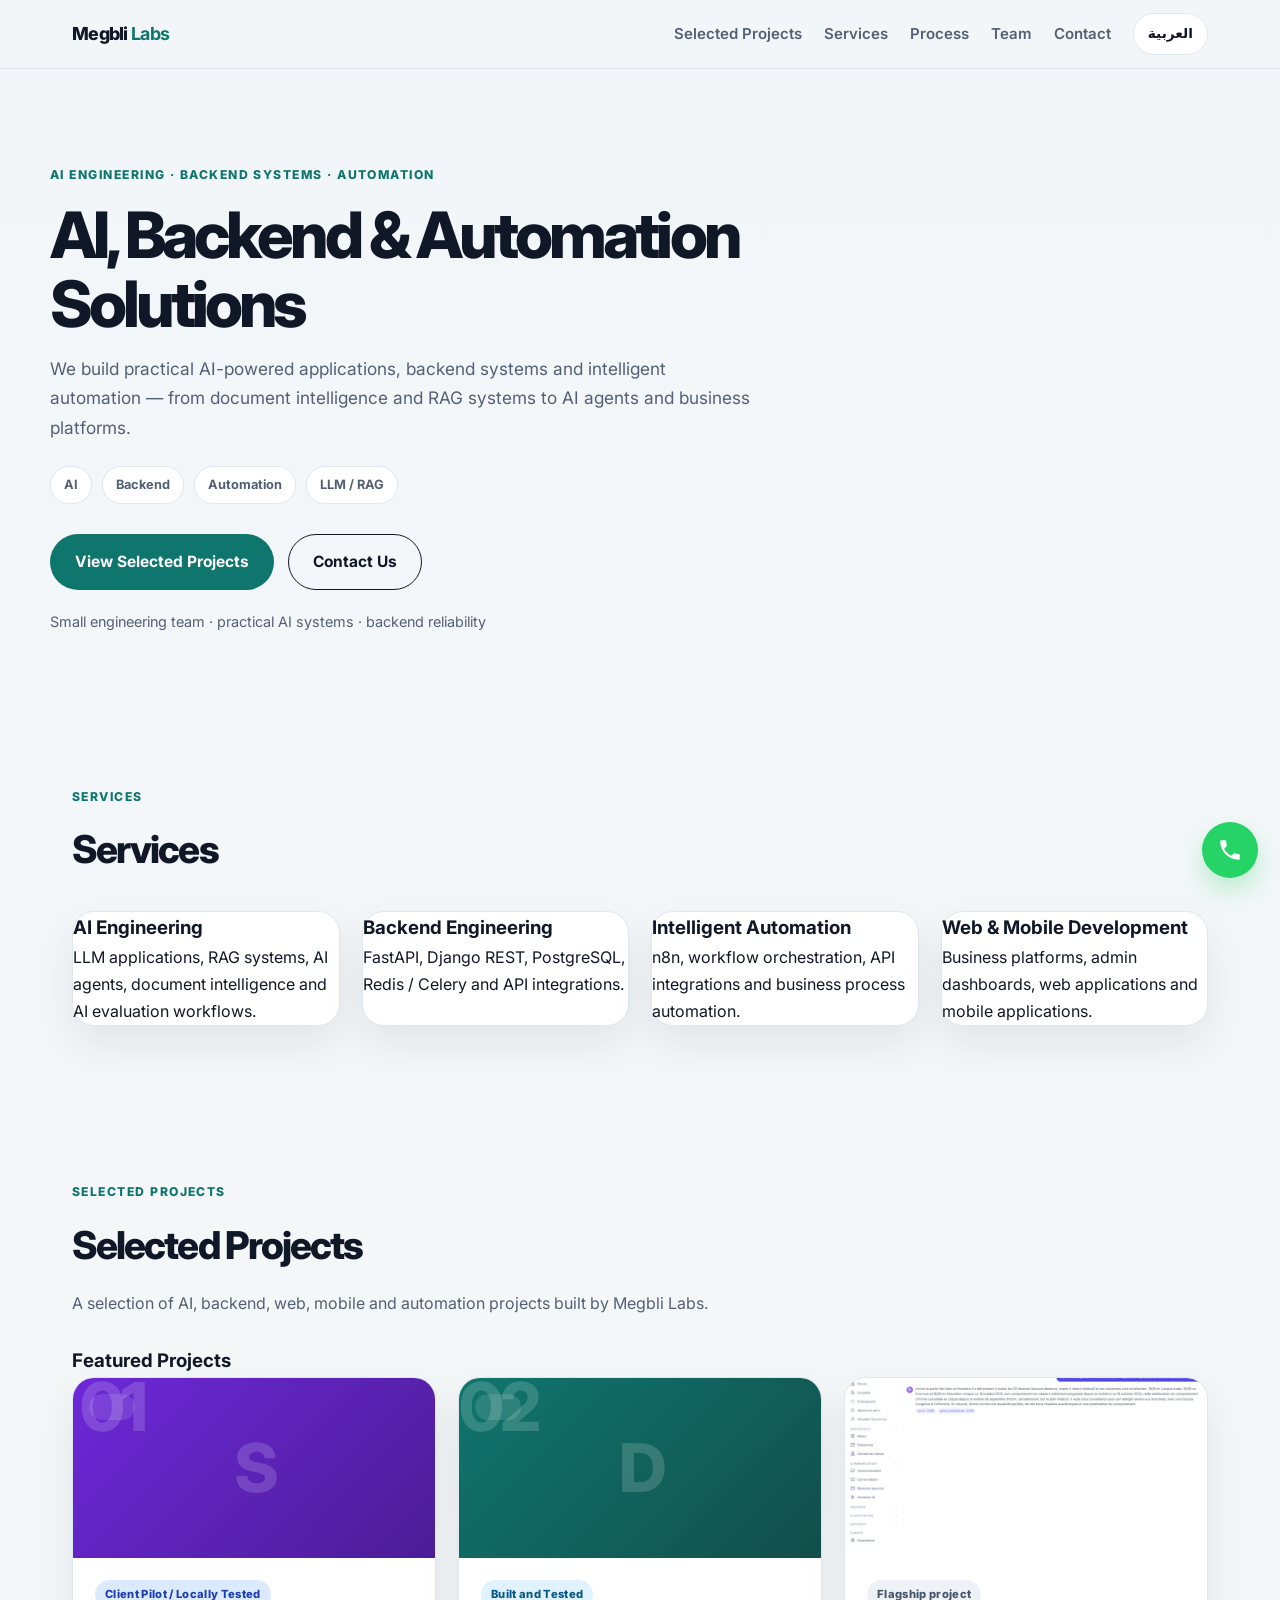
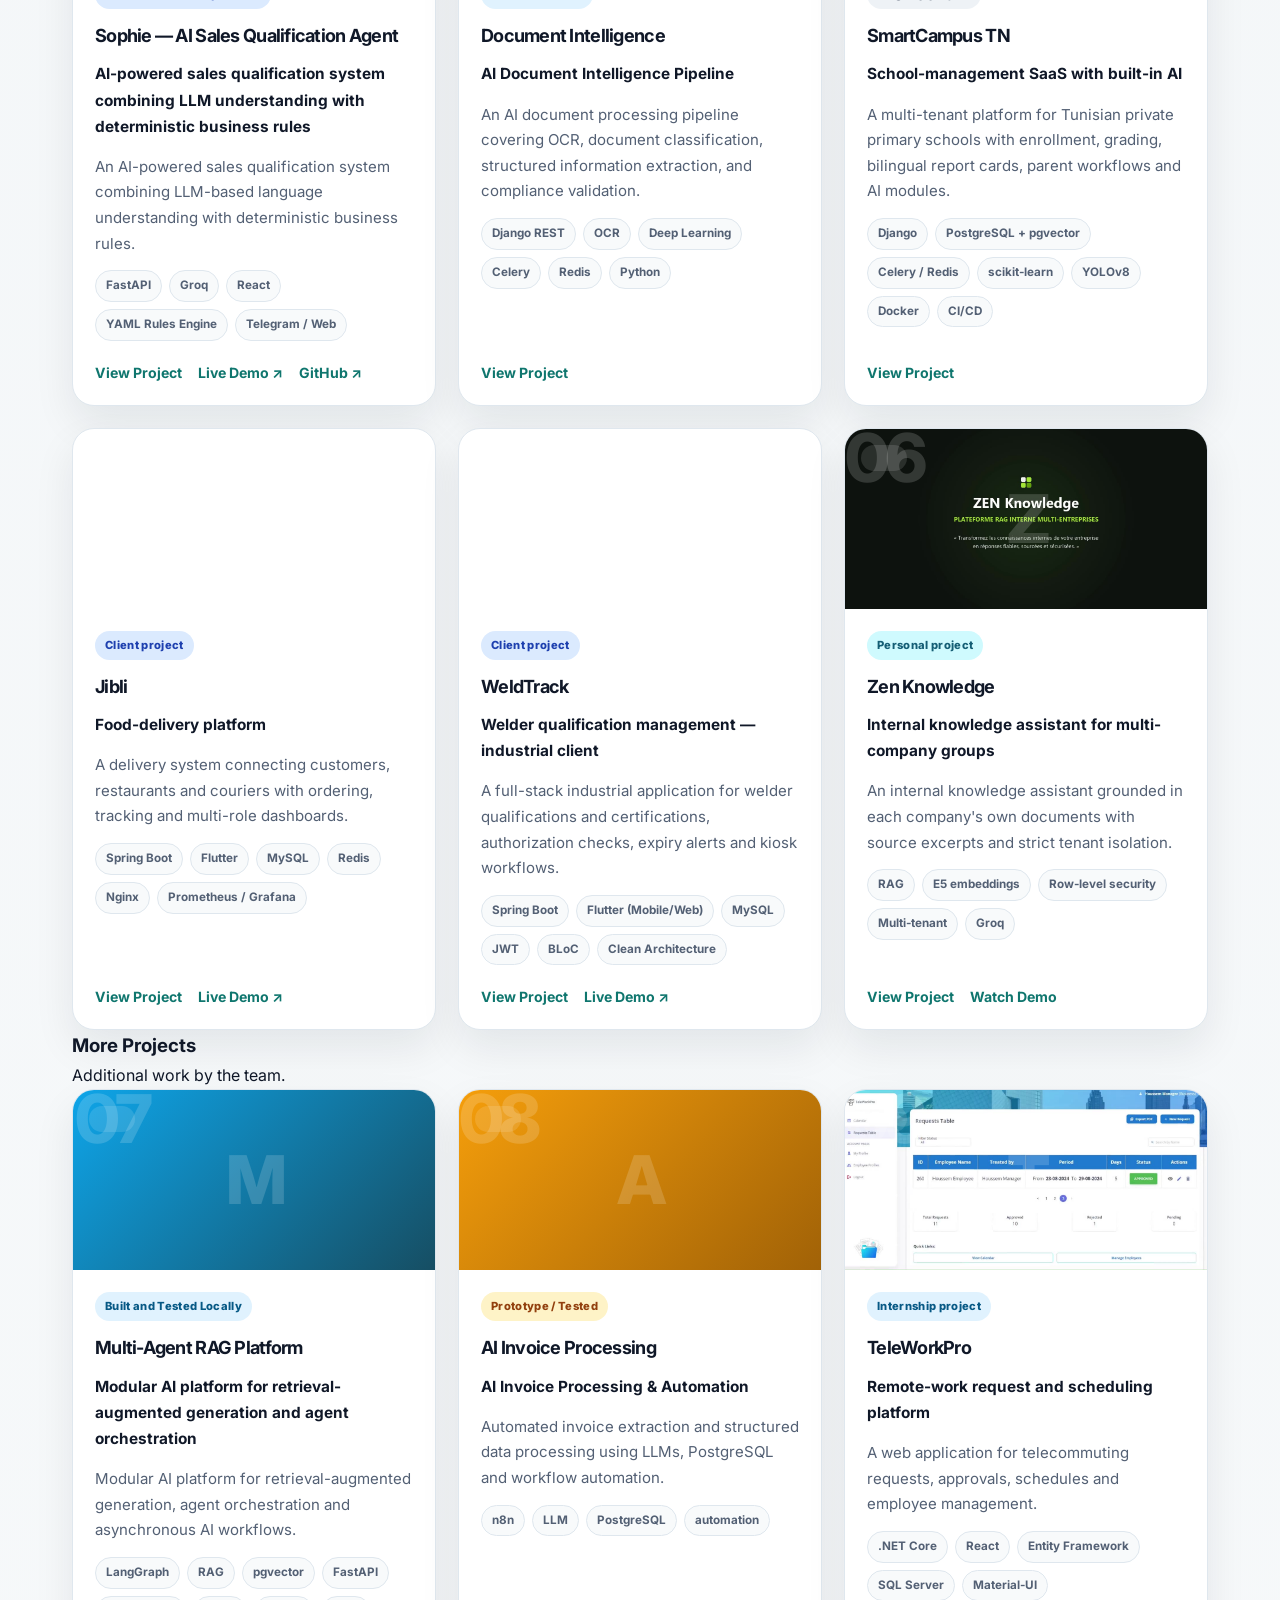
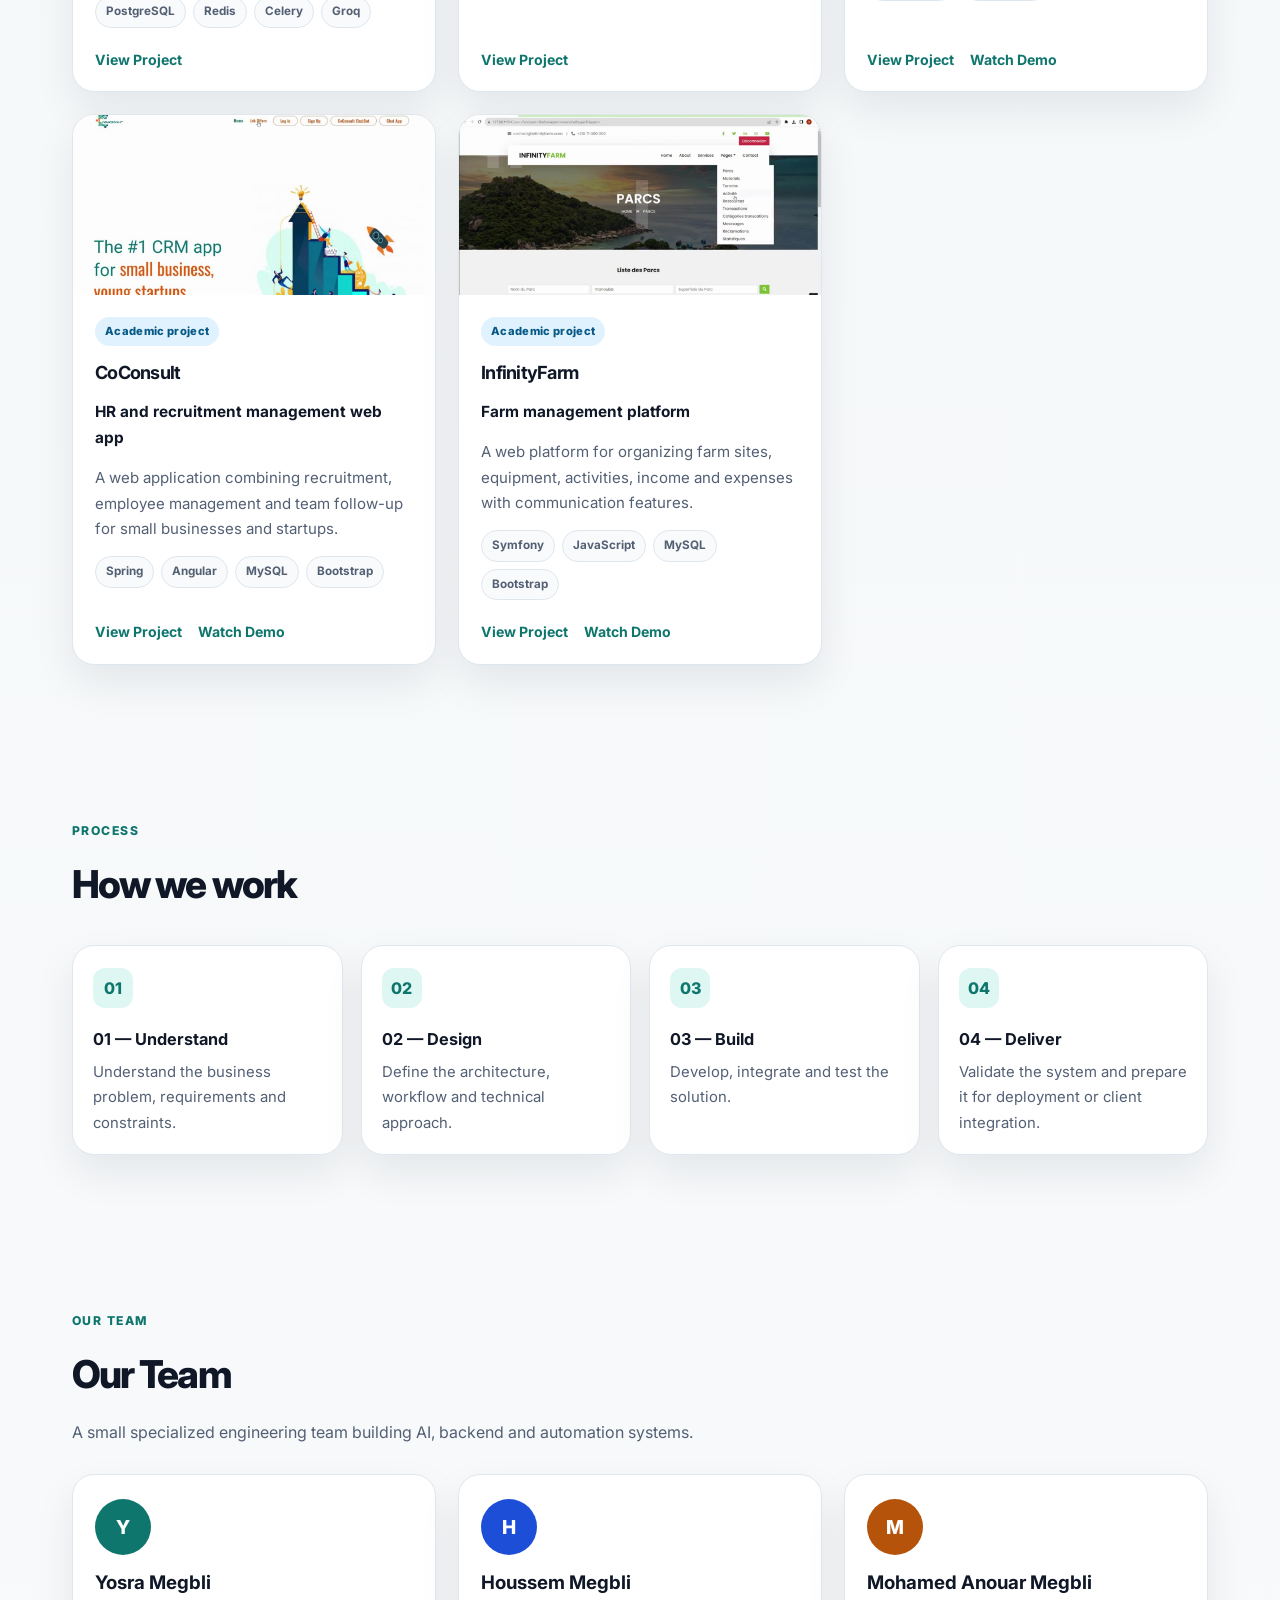
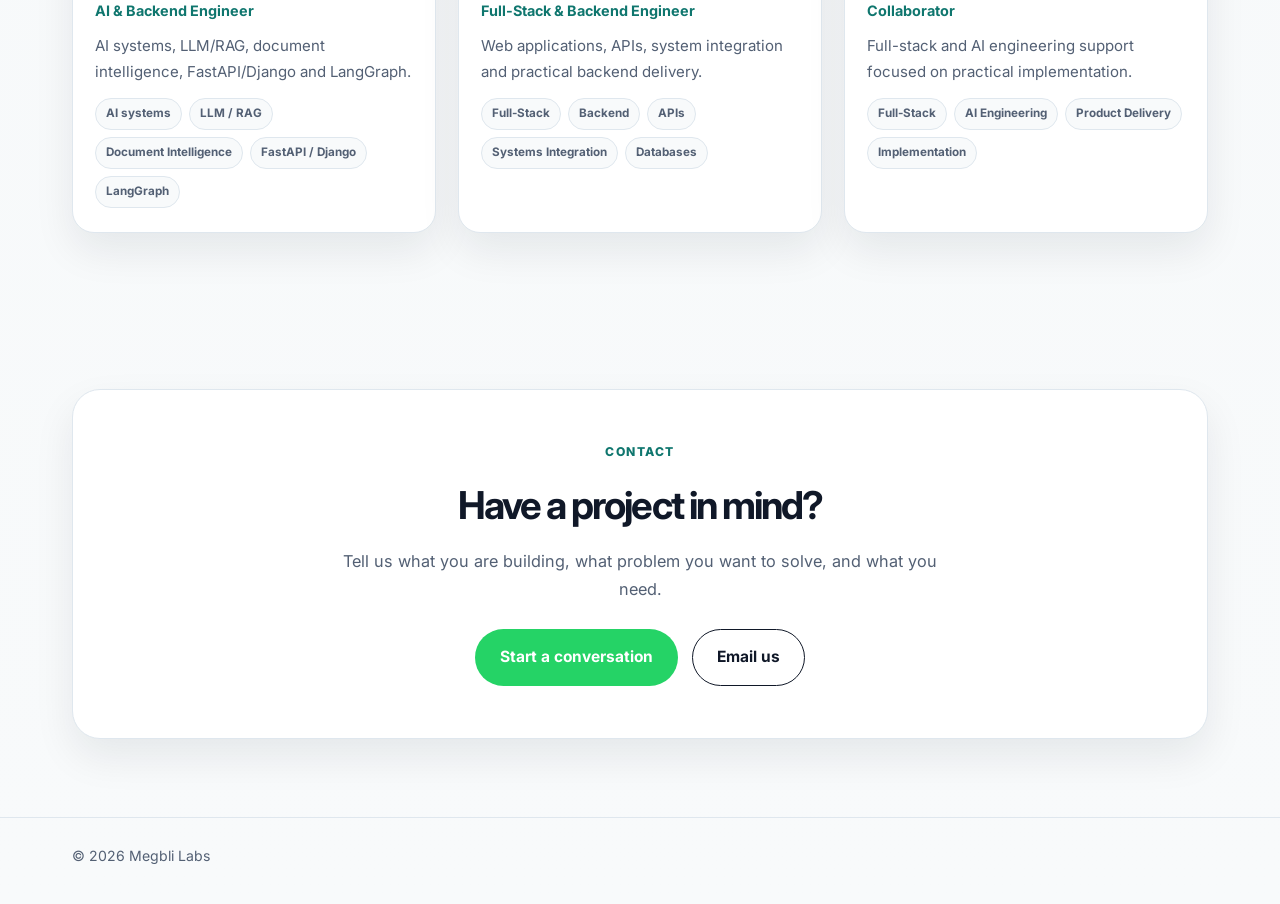
==== commit 83ce4521: "fix: polish portfolio and update verified WeldTrack URL" ====
--- a/index.html
+++ b/index.html
@@ -8,18 +8,22 @@
   <meta property="og:title" content="Megbli Labs | AI, Backend & Automation Solutions">
   <meta property="og:description" content="Megbli Labs builds AI-powered applications, backend systems, RAG platforms, document intelligence solutions and intelligent automation.">
   <meta property="og:type" content="website">
+  <meta property="og:url" content="https://yosra-megbli.github.io/megbli-labs/">
+  <link rel="canonical" href="https://yosra-megbli.github.io/megbli-labs/">
   <link rel="preconnect" href="https://fonts.googleapis.com">
   <link href="https://fonts.googleapis.com/css2?family=Inter:wght@400;500;600;700;800&family=IBM+Plex+Sans+Arabic:wght@400;500;600;700&display=swap" rel="stylesheet">
   <link rel="stylesheet" href="css/style.css">
 </head>
 <body data-page="home">
-  <nav class="nav"><div class="container nav-inner"><a href="index.html" class="logo">Megbli<b> Labs</b></a><div class="nav-right"><div class="nav-links"><a href="#work" data-i18n="nav.work">Selected Projects</a><a href="#services" data-i18n="nav.services">Services</a><a href="#process" data-i18n="nav.process">Process</a><a href="#team" data-i18n="nav.team">Team</a><a href="#contact" data-i18n="nav.contact">Contact</a></div><button id="lang-toggle" class="lang-btn" type="button" aria-label="Toggle language">العربية</button></div></div></nav>
+  <nav class="nav"><div class="container nav-inner"><a href="index.html" class="logo">Megbli<b> Labs</b></a><div class="nav-right"><div class="nav-links"><a href="#work" data-i18n="nav.work">Selected Projects</a><a href="#services" data-i18n="nav.services">Services</a><a href="#process" data-i18n="nav.process">Process</a><a href="#team" data-i18n="nav.team">Team</a><a href="#contact" data-i18n="nav.contact">Contact</a></div><button id="lang-toggle" class="lang-btn" type="button" aria-label="Switch language to Arabic">العربية</button></div></div></nav>
+  <main>
   <header class="hero container"><p class="eyebrow" data-i18n="hero.eyebrow">AI engineering · backend systems · automation</p><h1 data-i18n="hero.h1">AI, Backend &amp; Automation Solutions</h1><p class="sub" data-i18n="hero.sub">We build practical AI-powered applications, backend systems and intelligent automation — from document intelligence and RAG systems to AI agents and business platforms.</p><div class="chips-row"><span>AI</span><span>Backend</span><span>Automation</span><span>LLM / RAG</span></div><div class="hero-ctas"><a class="btn btn-primary" href="#work" data-i18n="hero.cta1">View Selected Projects</a><a class="btn btn-ghost" href="#contact" data-i18n="hero.cta2">Contact Us</a></div><p class="trust" data-i18n="hero.trust">Small engineering team · practical AI systems · backend reliability</p></header>
   <section id="services"><div class="container"><div class="section-head"><p class="eyebrow" data-i18n="services.eyebrow">Services</p><h2 data-i18n="services.h2">Services</h2></div><div class="grid grid-3" id="services-grid"></div></div></section>
   <section id="work"><div class="container"><div class="section-head"><p class="eyebrow" data-i18n="work.eyebrow">Selected Projects</p><h2 data-i18n="work.h2">Selected Projects</h2><p class="lead" data-i18n="work.subtitle">A selection of AI, backend, web, mobile and automation projects built by Megbli Labs.</p></div><h3 class="subhead" data-i18n="work.featured">Featured Projects</h3><div class="grid grid-projects" id="projects-grid"></div><h3 class="subhead" data-i18n="work.more_h">More Projects</h3><p class="subhead-lead" data-i18n="work.more_sub">Additional work by the team.</p><div class="grid grid-projects" id="more-grid"></div></div></section>
   <section id="process"><div class="container"><div class="section-head"><p class="eyebrow" data-i18n="process.eyebrow">Process</p><h2 data-i18n="process.h2">How we work</h2></div><ol class="process" id="process-list"></ol></div></section>
   <section id="team"><div class="container"><div class="section-head"><p class="eyebrow" data-i18n="team.eyebrow">Our Team</p><h2 data-i18n="team.h2">Our Team</h2><p class="lead" data-i18n="team.intro">A small specialized engineering team building AI, backend and automation systems.</p></div><div class="grid grid-3" id="team-grid"></div></div></section>
   <section id="contact"><div class="container"><div class="contact-box"><p class="eyebrow" data-i18n="contact.eyebrow">Contact</p><h2 data-i18n="contact.h2">Have a project in mind?</h2><p class="lead" data-i18n="contact.sub">Tell us what you are building, what problem you want to solve, and what you need.</p><div class="contact-ctas"><a class="btn btn-wa" data-wa href="#" target="_blank" rel="noopener" data-i18n="contact.wa">Start a conversation</a><a class="btn btn-mail" href="mailto:yosra.meguebli@yahoo.fr?subject=Project%20inquiry" data-i18n="contact.mail">Email us</a></div></div></div></section>
+  </main>
   <footer><div class="container"><p data-i18n="footer">© 2026 Megbli Labs</p></div></footer>
   <a class="wa-float" data-wa href="#" target="_blank" rel="noopener" aria-label="WhatsApp"><svg viewBox="0 0 24 24" aria-hidden="true"><path d="M6.6 10.8c1.4 2.8 3.8 5.1 6.6 6.6l2.2-2.2c.3-.3.7-.4 1-.2 1.1.4 2.3.6 3.6.6.6 0 1 .4 1 1V20c0 .6-.4 1-1 1C10.6 21 3 13.4 3 4c0-.6.4-1 1-1h3.5c.6 0 1 .4 1 1 0 1.3.2 2.5.6 3.6.2.3.1.7-.2 1l-2.3 2.2Z"/></svg></a>
   <script src="js/i18n.js"></script><script src="js/main.js"></script>
--- a/css/style.css
+++ b/css/style.css
@@ -333,6 +333,9 @@
 .badge.personal { background: #cffafe; color: #155e75; }
 .badge.internship { background: #fce7f3; color: #9d174d; }
 .badge.academic { background: #e0e7ff; color: #3730a3; }
+.badge.tested { background: #e0f2fe; color: #075985; }
+.badge.prototype { background: #fef3c7; color: #92400e; }
+.badge.neutral { background: #eef2f6; color: #475569; }
 
 .process {
   list-style: none;
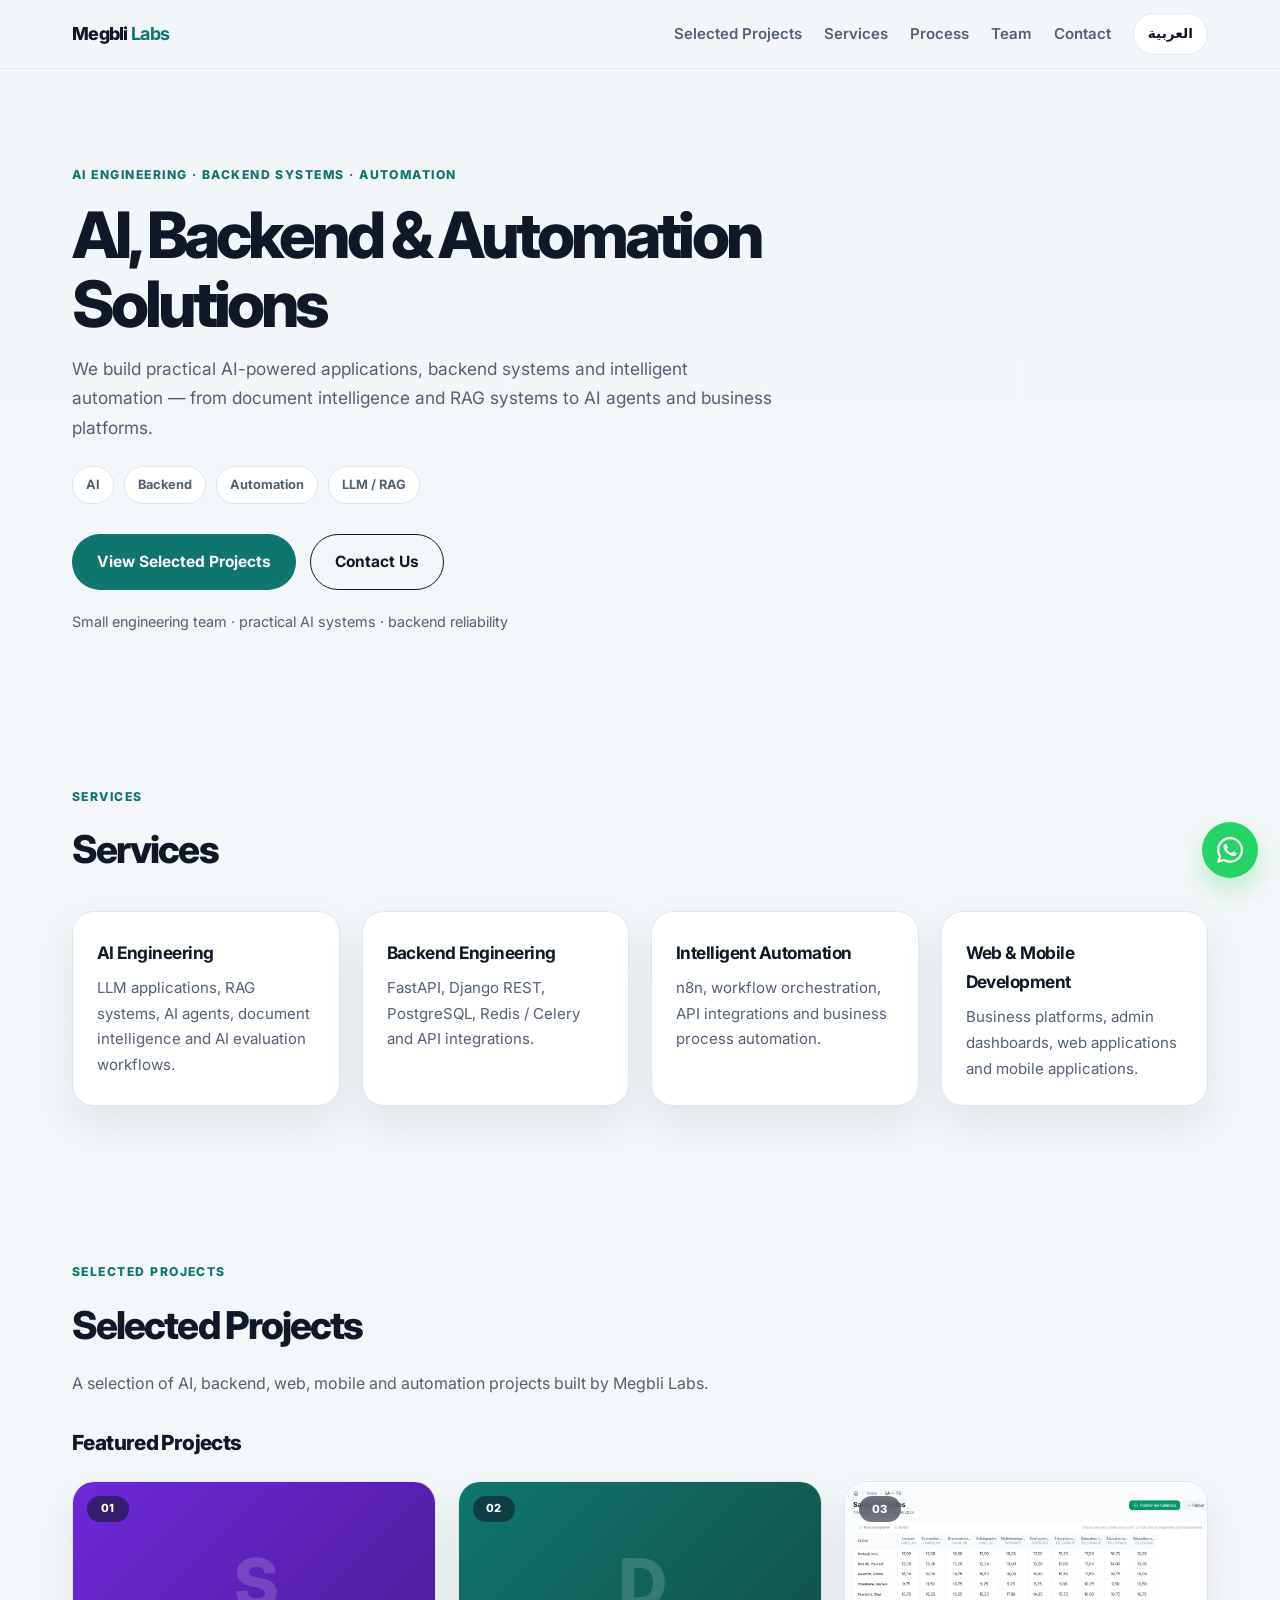
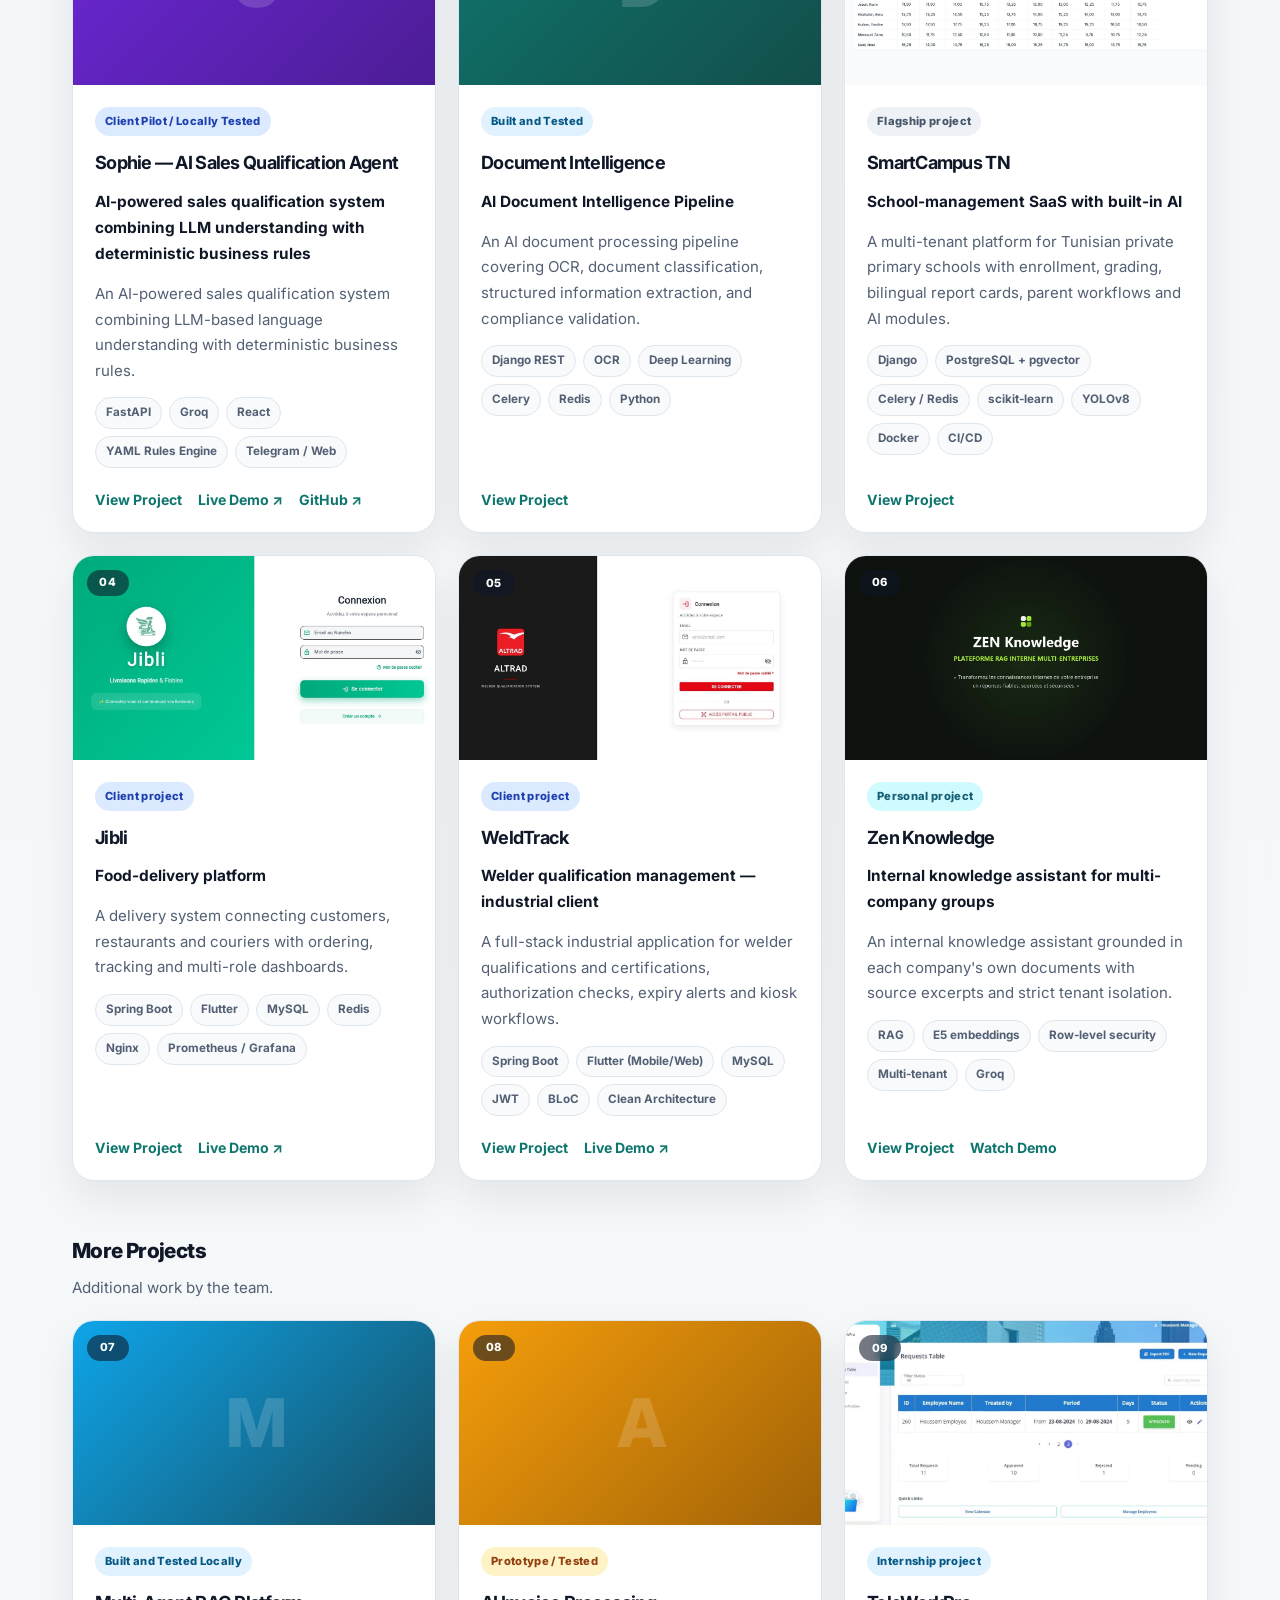
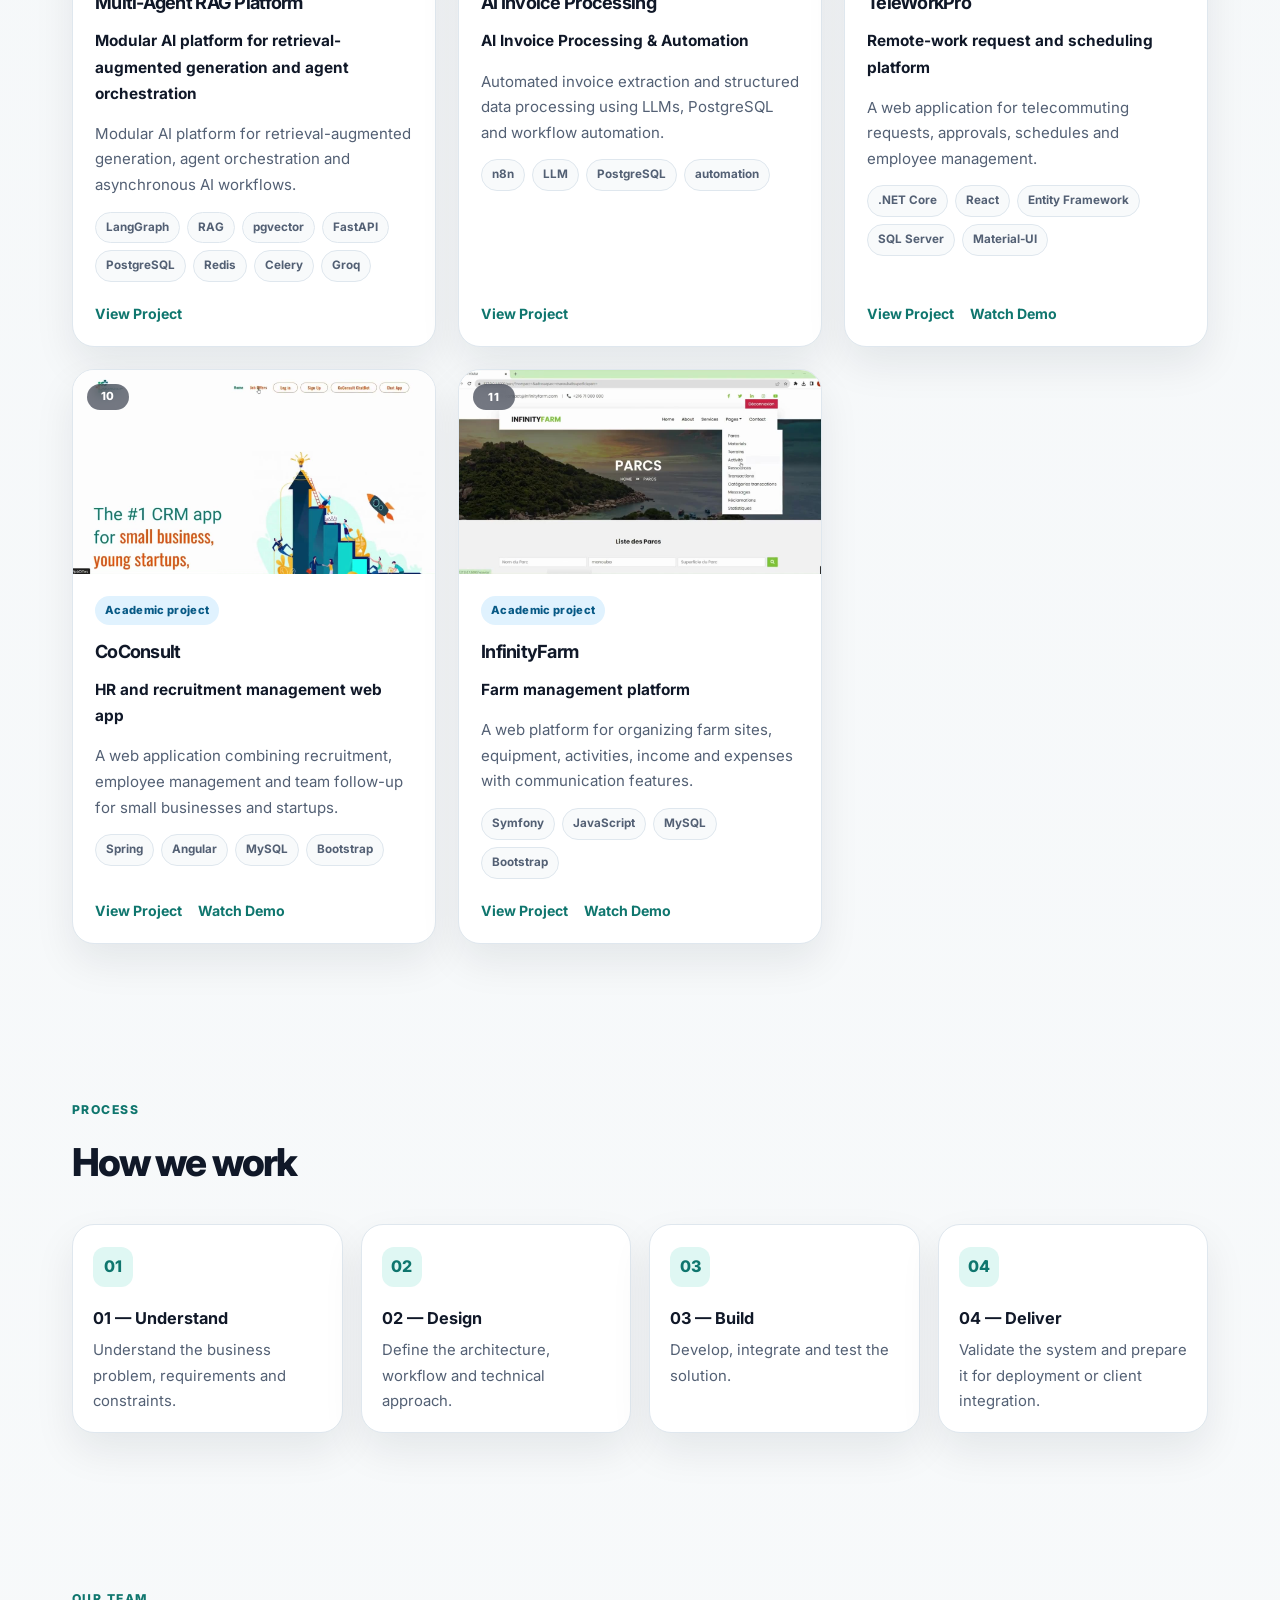
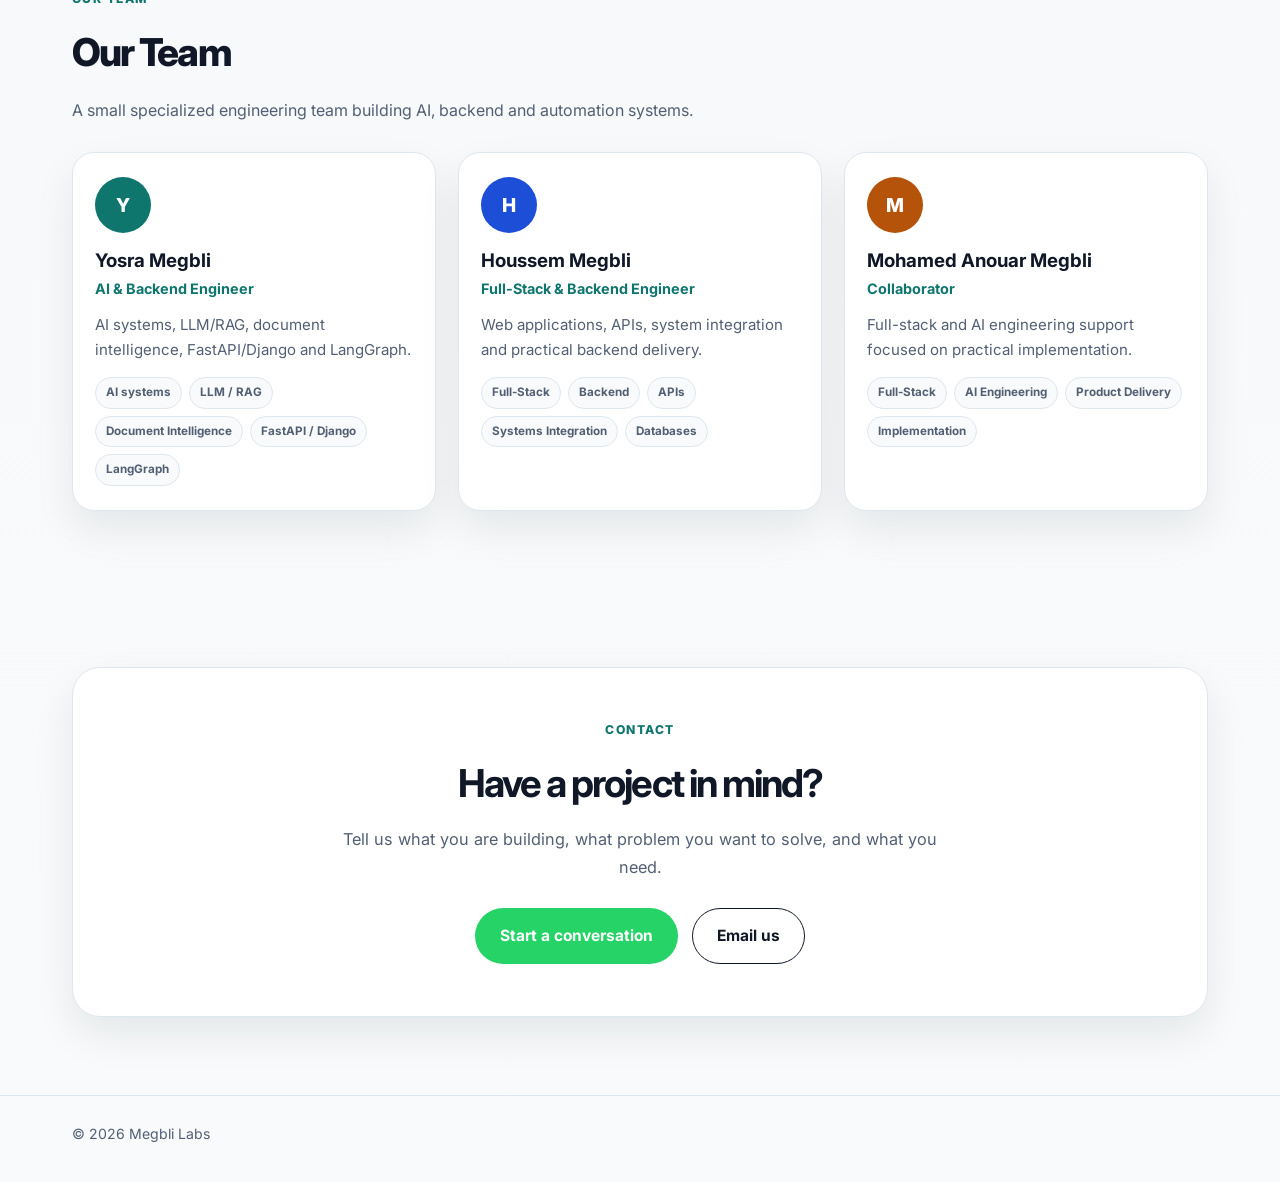
==== commit 7d7610d9: "Add files via upload" ====
--- a/index.html
+++ b/index.html
@@ -25,6 +25,6 @@
   <section id="contact"><div class="container"><div class="contact-box"><p class="eyebrow" data-i18n="contact.eyebrow">Contact</p><h2 data-i18n="contact.h2">Have a project in mind?</h2><p class="lead" data-i18n="contact.sub">Tell us what you are building, what problem you want to solve, and what you need.</p><div class="contact-ctas"><a class="btn btn-wa" data-wa href="#" target="_blank" rel="noopener" data-i18n="contact.wa">Start a conversation</a><a class="btn btn-mail" href="mailto:yosra.meguebli@yahoo.fr?subject=Project%20inquiry" data-i18n="contact.mail">Email us</a></div></div></div></section>
   </main>
   <footer><div class="container"><p data-i18n="footer">© 2026 Megbli Labs</p></div></footer>
-  <a class="wa-float" data-wa href="#" target="_blank" rel="noopener" aria-label="WhatsApp"><svg viewBox="0 0 24 24" aria-hidden="true"><path d="M6.6 10.8c1.4 2.8 3.8 5.1 6.6 6.6l2.2-2.2c.3-.3.7-.4 1-.2 1.1.4 2.3.6 3.6.6.6 0 1 .4 1 1V20c0 .6-.4 1-1 1C10.6 21 3 13.4 3 4c0-.6.4-1 1-1h3.5c.6 0 1 .4 1 1 0 1.3.2 2.5.6 3.6.2.3.1.7-.2 1l-2.3 2.2Z"/></svg></a>
+  <a class="wa-float" data-wa href="#" target="_blank" rel="noopener" aria-label="Chat on WhatsApp"><svg viewBox="0 0 24 24" aria-hidden="true"><path d="M17.472 14.382c-.297-.149-1.758-.867-2.03-.967-.273-.099-.471-.148-.67.15-.197.297-.767.966-.94 1.164-.173.199-.347.223-.644.075-.297-.15-1.255-.463-2.39-1.475-.883-.788-1.48-1.761-1.653-2.059-.173-.297-.018-.458.13-.606.134-.133.298-.347.446-.52.149-.174.198-.298.298-.497.099-.198.05-.371-.025-.52-.075-.149-.669-1.612-.916-2.207-.242-.579-.487-.5-.669-.51-.173-.008-.371-.01-.57-.01-.198 0-.52.074-.792.372-.272.297-1.04 1.016-1.04 2.479 0 1.462 1.065 2.875 1.213 3.074.149.198 2.096 3.2 5.077 4.487.709.306 1.262.489 1.694.625.712.227 1.36.195 1.871.118.571-.085 1.758-.719 2.006-1.413.248-.694.248-1.289.173-1.413-.074-.124-.272-.198-.57-.347m-5.421 7.403h-.004a9.87 9.87 0 01-5.031-1.378l-.361-.214-3.741.982.998-3.648-.235-.374a9.86 9.86 0 01-1.51-5.26c.001-5.45 4.436-9.884 9.888-9.884 2.64 0 5.122 1.03 6.988 2.898a9.825 9.825 0 012.893 6.994c-.003 5.45-4.437 9.884-9.885 9.884m8.413-18.297A11.815 11.815 0 0012.05 0C5.495 0 .16 5.335.157 11.892c0 2.096.547 4.142 1.588 5.945L.057 24l6.305-1.654a11.882 11.882 0 005.683 1.448h.005c6.554 0 11.89-5.335 11.893-11.893a11.821 11.821 0 00-3.48-8.413Z"/></svg></a>
   <script src="js/i18n.js"></script><script src="js/main.js"></script>
 </body></html>
--- a/css/style.css
+++ b/css/style.css
@@ -129,7 +129,7 @@
 .btn-mail:focus-visible { background: var(--ink); color: #fff; }
 
 .hero {
-  padding: 96px 0 74px;
+  padding-block: 96px 74px;
 }
 .eyebrow {
   color: var(--accent);
@@ -201,6 +201,20 @@
   display: grid;
   gap: 22px;
 }
+.subhead {
+  margin: 52px 0 6px;
+  font-size: 1.3rem;
+  font-weight: 800;
+  letter-spacing: -0.03em;
+}
+.section-head + .subhead { margin-top: 8px; }
+.subhead-lead {
+  margin-bottom: 4px;
+  color: var(--muted);
+  font-size: 0.95rem;
+}
+.subhead + .grid,
+.subhead-lead + .grid { margin-top: 20px; }
 .grid-3 { grid-template-columns: repeat(auto-fit, minmax(240px, 1fr)); }
 .grid-projects { grid-template-columns: repeat(auto-fit, minmax(290px, 1fr)); }
 
@@ -211,6 +225,19 @@
   box-shadow: var(--shadow);
   transition: transform 0.2s ease, border-color 0.2s ease;
 }
+.service {
+  padding: 26px 24px 24px;
+}
+.service h3 {
+  margin-bottom: 8px;
+  font-size: 1.08rem;
+  letter-spacing: -0.03em;
+}
+.service p {
+  color: var(--muted);
+  font-size: 0.94rem;
+}
+
 .card:hover,
 .card:focus-within {
   transform: translateY(-3px);
@@ -228,12 +255,12 @@
   display: flex;
   align-items: center;
   justify-content: center;
-  min-height: 180px;
+  aspect-ratio: 16 / 9;
   background-size: cover;
-  background-position: center;
+  background-position: top center;
   overflow: hidden;
 }
-.cover span {
+.cover .initial {
   font-size: 4.2rem;
   font-weight: 800;
   letter-spacing: -0.06em;
@@ -246,22 +273,26 @@
   gap: 14px;
   padding: 22px 22px 20px;
 }
-.project-index {
+.cover .project-index {
+  position: absolute;
+  top: 14px;
+  inset-inline-start: 14px;
   display: inline-flex;
   align-items: center;
   justify-content: center;
-  width: 46px;
+  min-width: 42px;
   height: 26px;
+  padding: 0 10px;
   border-radius: 999px;
-  background: rgba(255, 255, 255, 0.12);
-  color: rgba(255, 255, 255, 0.9);
-  font-size: 0.68rem;
+  background: rgba(16, 24, 40, 0.58);
+  -webkit-backdrop-filter: blur(6px);
+  backdrop-filter: blur(6px);
+  color: #fff;
+  font-size: 0.7rem;
   font-weight: 800;
   letter-spacing: 0.08em;
-  position: absolute;
-  top: 16px;
-  left: 16px;
-}
+}
+.cover .project-index:empty { display: none; }
 .meta {
   display: flex;
   align-items: center;
@@ -288,6 +319,12 @@
 .desc {
   color: var(--muted);
   font-size: 0.94rem;
+}
+.project .desc {
+  display: -webkit-box;
+  -webkit-line-clamp: 4;
+  -webkit-box-orient: vertical;
+  overflow: hidden;
 }
 .chips {
   display: flex;
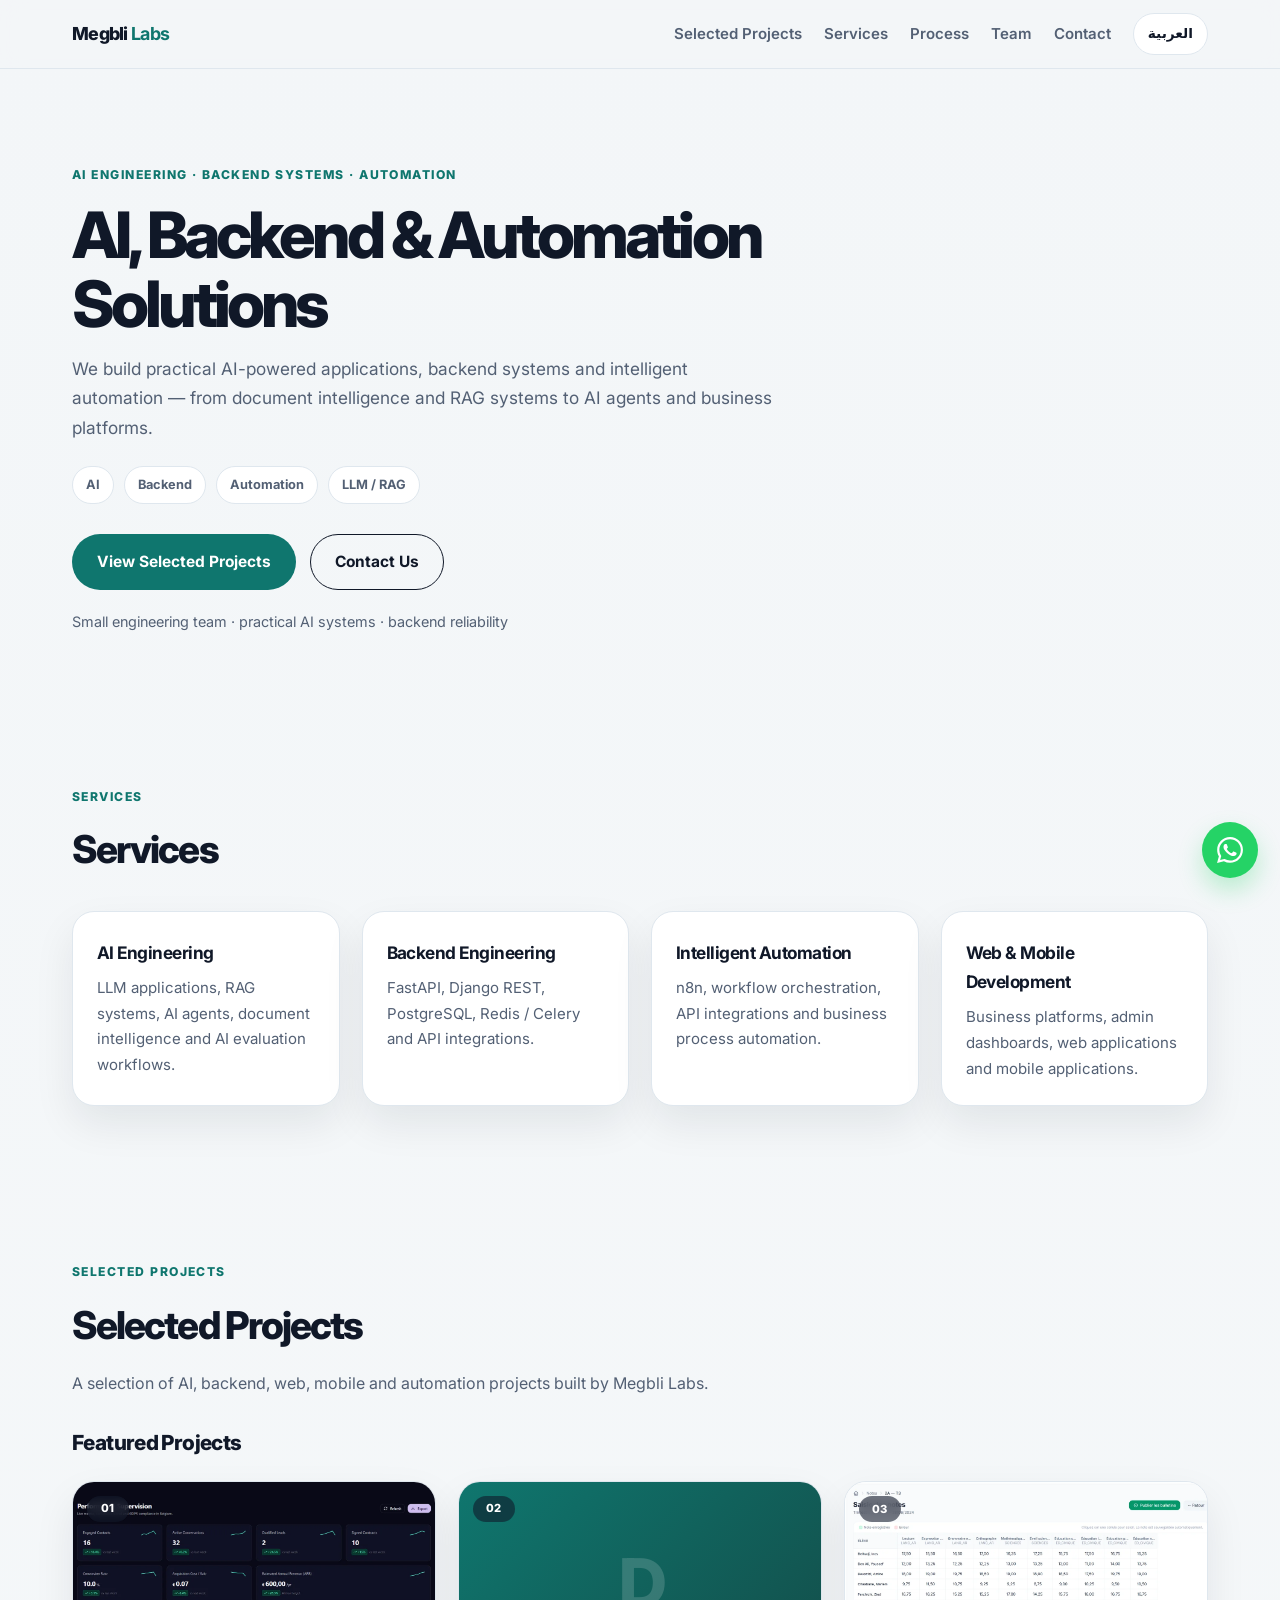
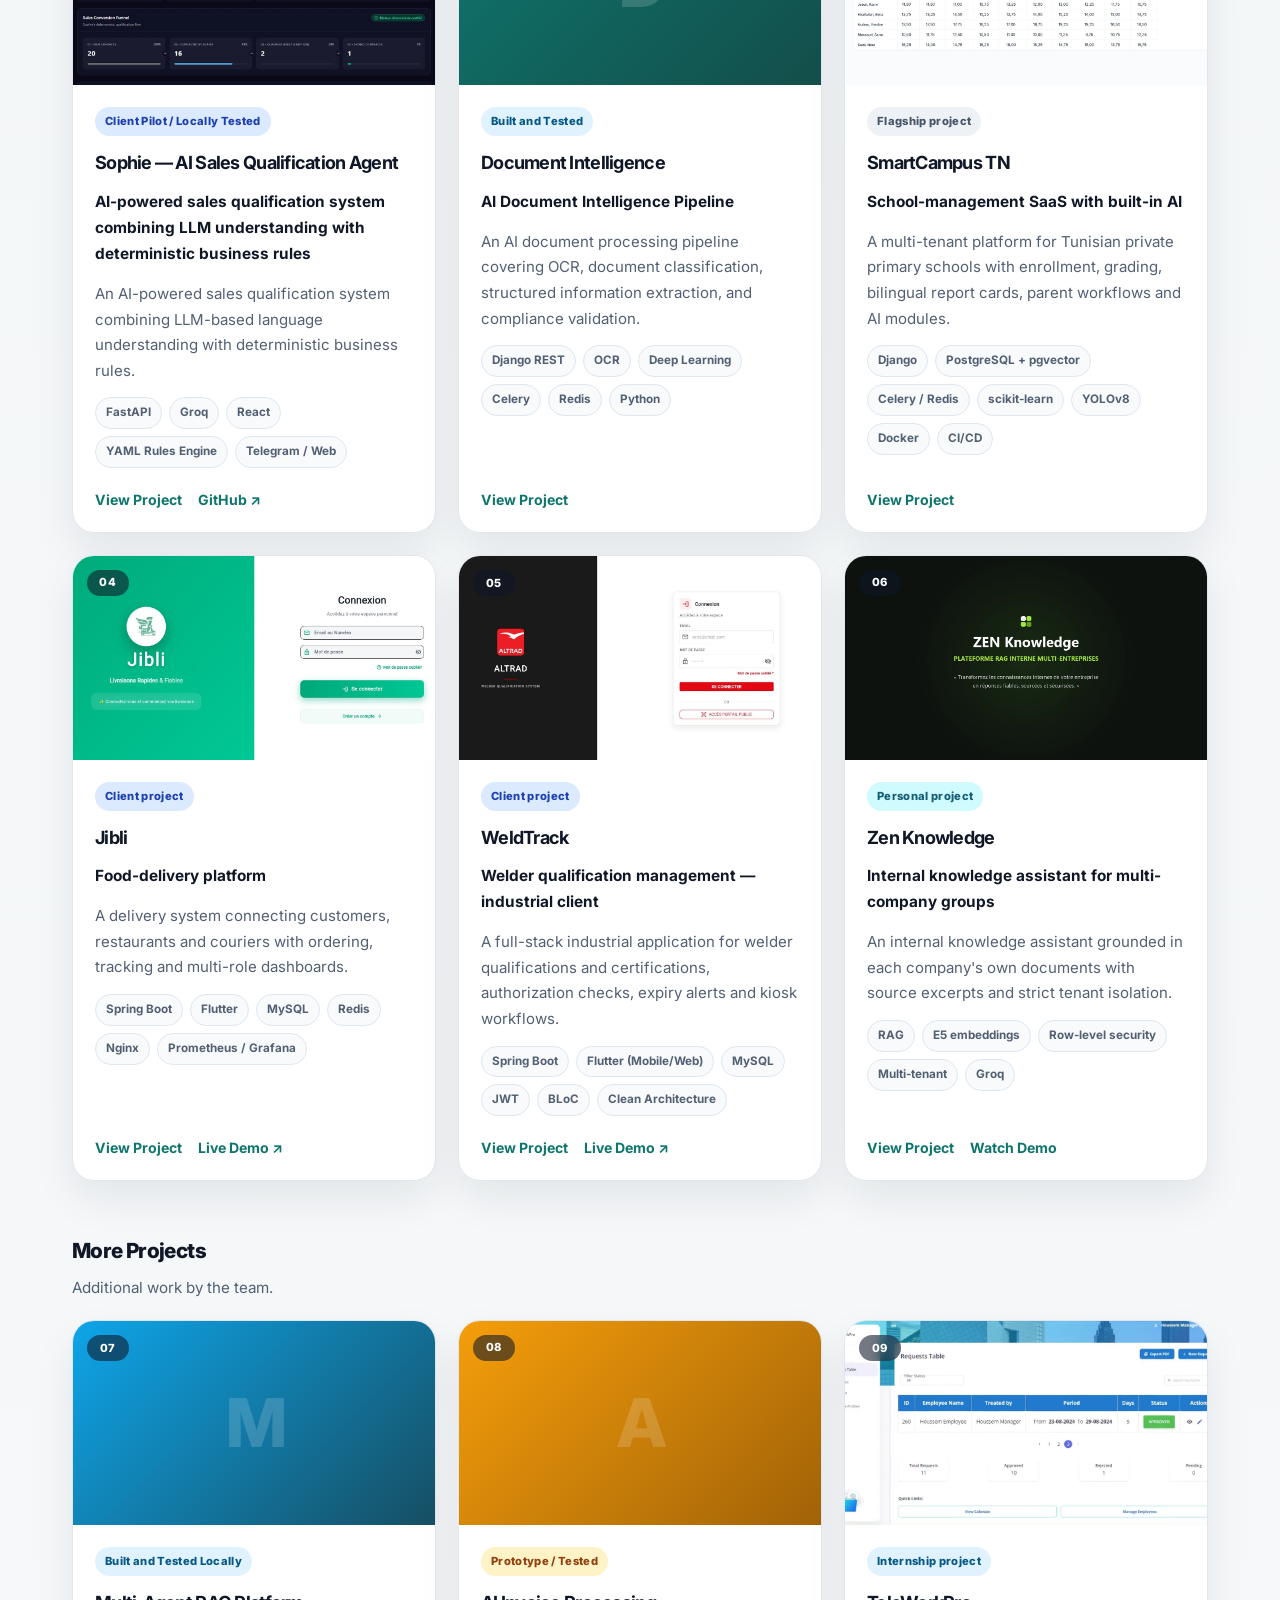
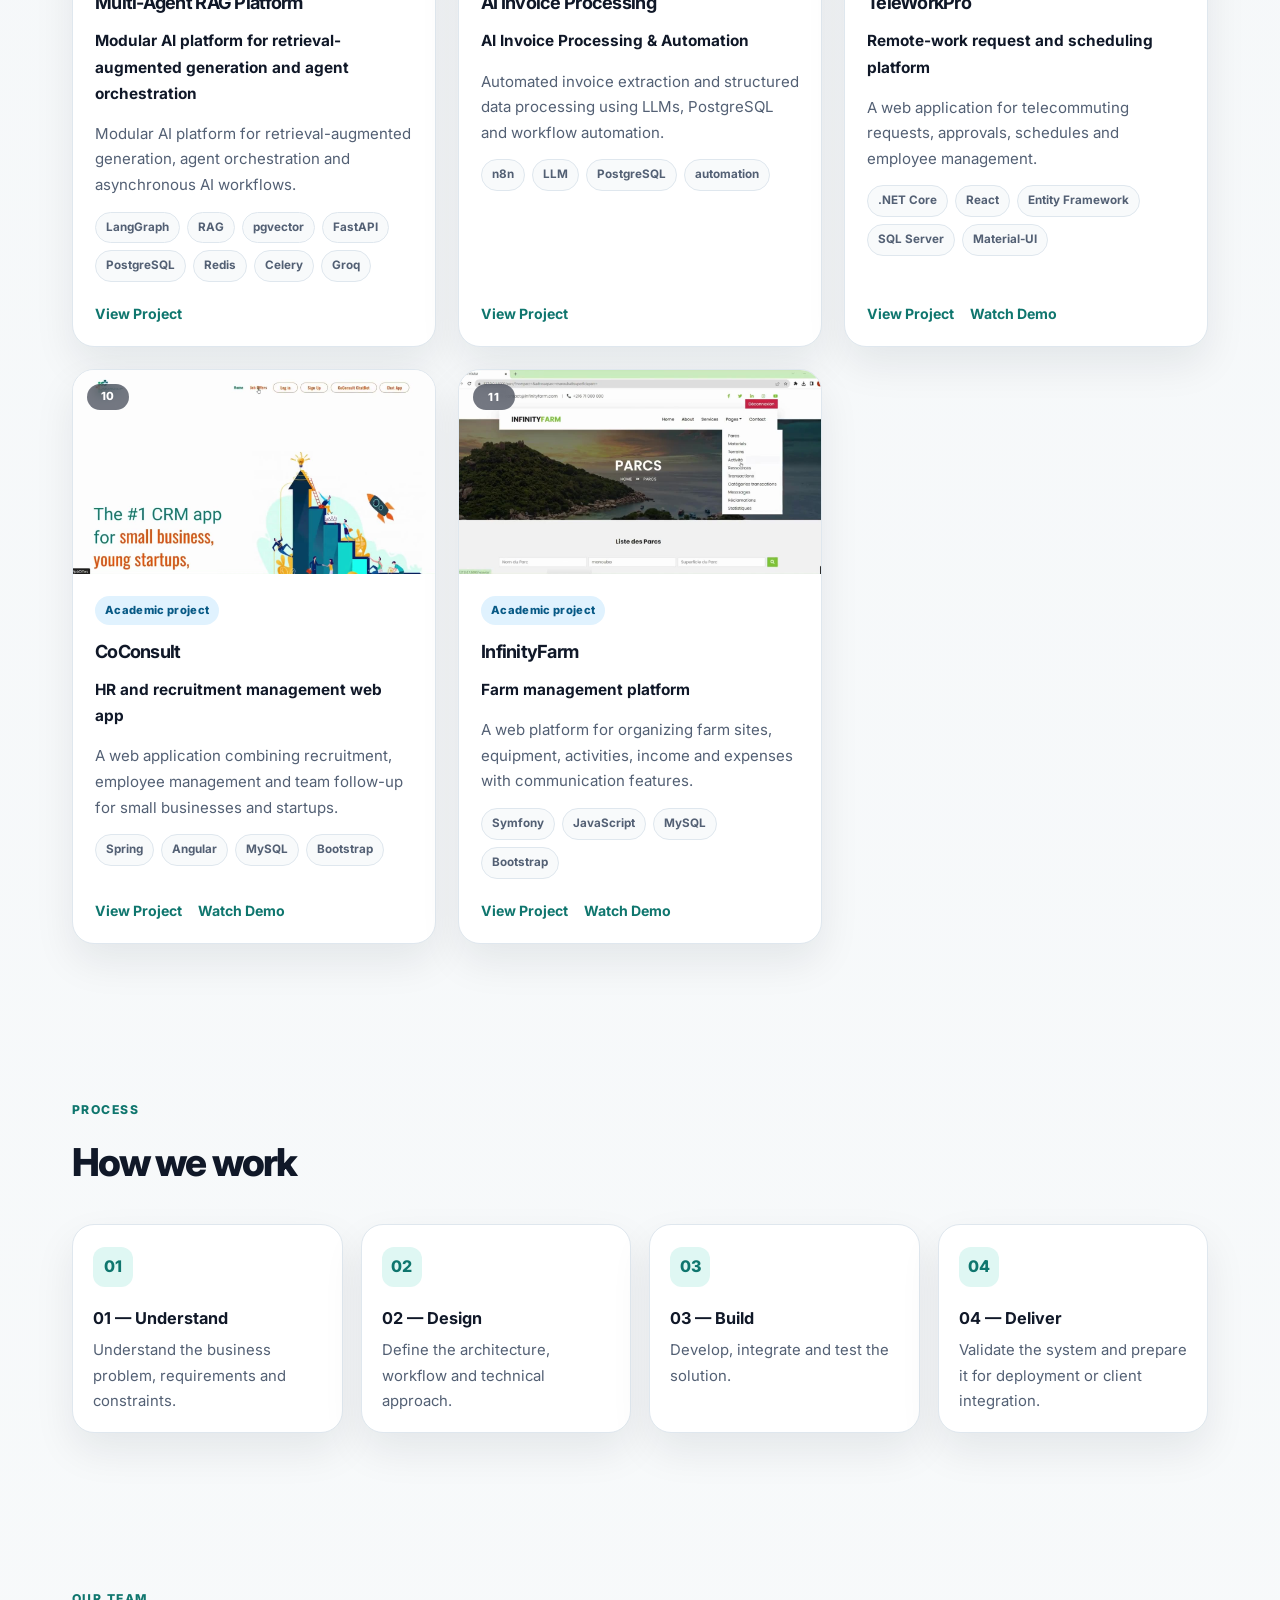
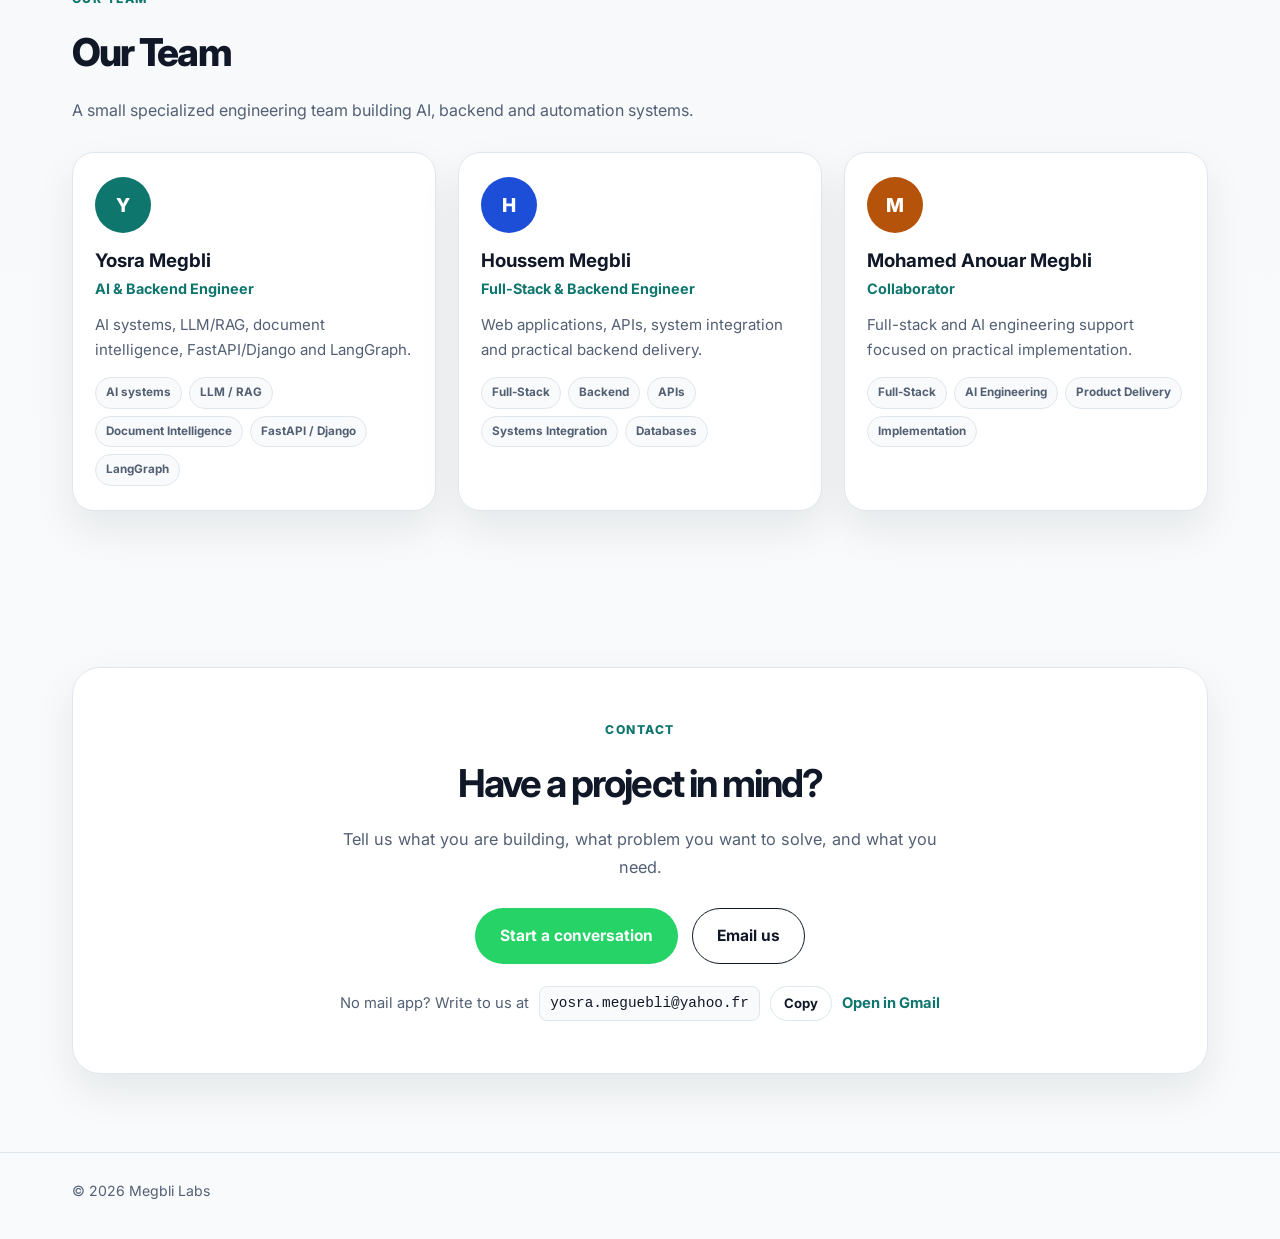
==== commit 85245cbe: "Add files via upload" ====
--- a/index.html
+++ b/index.html
@@ -12,7 +12,7 @@
   <link rel="canonical" href="https://yosra-megbli.github.io/megbli-labs/">
   <link rel="preconnect" href="https://fonts.googleapis.com">
   <link href="https://fonts.googleapis.com/css2?family=Inter:wght@400;500;600;700;800&family=IBM+Plex+Sans+Arabic:wght@400;500;600;700&display=swap" rel="stylesheet">
-  <link rel="stylesheet" href="css/style.css">
+  <link rel="stylesheet" href="css/style.css?v=20260920b">
 </head>
 <body data-page="home">
   <nav class="nav"><div class="container nav-inner"><a href="index.html" class="logo">Megbli<b> Labs</b></a><div class="nav-right"><div class="nav-links"><a href="#work" data-i18n="nav.work">Selected Projects</a><a href="#services" data-i18n="nav.services">Services</a><a href="#process" data-i18n="nav.process">Process</a><a href="#team" data-i18n="nav.team">Team</a><a href="#contact" data-i18n="nav.contact">Contact</a></div><button id="lang-toggle" class="lang-btn" type="button" aria-label="Switch language to Arabic">العربية</button></div></div></nav>
@@ -22,9 +22,9 @@
   <section id="work"><div class="container"><div class="section-head"><p class="eyebrow" data-i18n="work.eyebrow">Selected Projects</p><h2 data-i18n="work.h2">Selected Projects</h2><p class="lead" data-i18n="work.subtitle">A selection of AI, backend, web, mobile and automation projects built by Megbli Labs.</p></div><h3 class="subhead" data-i18n="work.featured">Featured Projects</h3><div class="grid grid-projects" id="projects-grid"></div><h3 class="subhead" data-i18n="work.more_h">More Projects</h3><p class="subhead-lead" data-i18n="work.more_sub">Additional work by the team.</p><div class="grid grid-projects" id="more-grid"></div></div></section>
   <section id="process"><div class="container"><div class="section-head"><p class="eyebrow" data-i18n="process.eyebrow">Process</p><h2 data-i18n="process.h2">How we work</h2></div><ol class="process" id="process-list"></ol></div></section>
   <section id="team"><div class="container"><div class="section-head"><p class="eyebrow" data-i18n="team.eyebrow">Our Team</p><h2 data-i18n="team.h2">Our Team</h2><p class="lead" data-i18n="team.intro">A small specialized engineering team building AI, backend and automation systems.</p></div><div class="grid grid-3" id="team-grid"></div></div></section>
-  <section id="contact"><div class="container"><div class="contact-box"><p class="eyebrow" data-i18n="contact.eyebrow">Contact</p><h2 data-i18n="contact.h2">Have a project in mind?</h2><p class="lead" data-i18n="contact.sub">Tell us what you are building, what problem you want to solve, and what you need.</p><div class="contact-ctas"><a class="btn btn-wa" data-wa href="#" target="_blank" rel="noopener" data-i18n="contact.wa">Start a conversation</a><a class="btn btn-mail" href="mailto:yosra.meguebli@yahoo.fr?subject=Project%20inquiry" data-i18n="contact.mail">Email us</a></div></div></div></section>
+  <section id="contact"><div class="container"><div class="contact-box"><p class="eyebrow" data-i18n="contact.eyebrow">Contact</p><h2 data-i18n="contact.h2">Have a project in mind?</h2><p class="lead" data-i18n="contact.sub">Tell us what you are building, what problem you want to solve, and what you need.</p><div class="contact-ctas"><a class="btn btn-wa" data-wa href="#" target="_blank" rel="noopener" data-i18n="contact.wa">Start a conversation</a><a class="btn btn-mail" href="mailto:yosra.meguebli@yahoo.fr?subject=Project%20inquiry" data-i18n="contact.mail">Email us</a></div><div id="mail-fallback"></div></div></div></section>
   </main>
   <footer><div class="container"><p data-i18n="footer">© 2026 Megbli Labs</p></div></footer>
   <a class="wa-float" data-wa href="#" target="_blank" rel="noopener" aria-label="Chat on WhatsApp"><svg viewBox="0 0 24 24" aria-hidden="true"><path d="M17.472 14.382c-.297-.149-1.758-.867-2.03-.967-.273-.099-.471-.148-.67.15-.197.297-.767.966-.94 1.164-.173.199-.347.223-.644.075-.297-.15-1.255-.463-2.39-1.475-.883-.788-1.48-1.761-1.653-2.059-.173-.297-.018-.458.13-.606.134-.133.298-.347.446-.52.149-.174.198-.298.298-.497.099-.198.05-.371-.025-.52-.075-.149-.669-1.612-.916-2.207-.242-.579-.487-.5-.669-.51-.173-.008-.371-.01-.57-.01-.198 0-.52.074-.792.372-.272.297-1.04 1.016-1.04 2.479 0 1.462 1.065 2.875 1.213 3.074.149.198 2.096 3.2 5.077 4.487.709.306 1.262.489 1.694.625.712.227 1.36.195 1.871.118.571-.085 1.758-.719 2.006-1.413.248-.694.248-1.289.173-1.413-.074-.124-.272-.198-.57-.347m-5.421 7.403h-.004a9.87 9.87 0 01-5.031-1.378l-.361-.214-3.741.982.998-3.648-.235-.374a9.86 9.86 0 01-1.51-5.26c.001-5.45 4.436-9.884 9.888-9.884 2.64 0 5.122 1.03 6.988 2.898a9.825 9.825 0 012.893 6.994c-.003 5.45-4.437 9.884-9.885 9.884m8.413-18.297A11.815 11.815 0 0012.05 0C5.495 0 .16 5.335.157 11.892c0 2.096.547 4.142 1.588 5.945L.057 24l6.305-1.654a11.882 11.882 0 005.683 1.448h.005c6.554 0 11.89-5.335 11.893-11.893a11.821 11.821 0 00-3.48-8.413Z"/></svg></a>
-  <script src="js/i18n.js"></script><script src="js/main.js"></script>
+  <script src="js/i18n.js?v=20260920b"></script><script src="js/main.js?v=20260920b"></script>
 </body></html>
--- a/css/style.css
+++ b/css/style.css
@@ -468,6 +468,42 @@
   gap: 14px;
 }
 
+.contact-alt {
+  display: flex;
+  flex-wrap: wrap;
+  align-items: center;
+  justify-content: center;
+  gap: 8px 10px;
+  margin-top: 22px;
+  color: var(--muted);
+  font-size: 0.92rem;
+}
+.contact-alt code {
+  padding: 4px 10px;
+  border: 1px solid var(--line);
+  border-radius: 8px;
+  background: var(--surface-alt);
+  color: var(--ink);
+  font-family: ui-monospace, SFMono-Regular, Menlo, Consolas, monospace;
+  font-size: 0.9rem;
+  user-select: all;
+}
+.copy-btn {
+  padding: 5px 13px;
+  border: 1px solid var(--line);
+  border-radius: 999px;
+  background: var(--surface);
+  color: var(--ink);
+  font-size: 0.82rem;
+  font-weight: 700;
+  cursor: pointer;
+  transition: border-color 0.2s ease;
+}
+.copy-btn:hover,
+.copy-btn:focus-visible { border-color: var(--accent); color: var(--accent); }
+.contact-alt a { color: var(--accent); font-weight: 700; }
+.demo-box .contact-alt { justify-content: flex-start; margin-top: 16px; }
+
 .page-wrap {
   padding: 52px 0 70px;
 }
@@ -572,6 +608,49 @@
   color: var(--accent);
   font-weight: 800;
 }
+.demo-box {
+  margin: 8px 0 26px;
+  background: var(--surface);
+  border: 1px solid var(--line);
+  border-inline-start: 4px solid var(--accent);
+  border-radius: var(--radius-sm);
+  padding: 20px 22px;
+}
+.demo-box h3 {
+  margin-bottom: 6px;
+  font-size: 1.02rem;
+}
+.demo-box p {
+  max-width: 640px;
+  margin-bottom: 14px;
+  color: var(--muted);
+  font-size: 0.94rem;
+}
+.cred {
+  display: flex;
+  flex-wrap: wrap;
+  gap: 14px 30px;
+  margin-bottom: 16px;
+}
+.cred dt {
+  color: var(--muted);
+  font-size: 0.72rem;
+  font-weight: 800;
+  letter-spacing: 0.08em;
+  text-transform: uppercase;
+}
+.cred code {
+  display: inline-block;
+  margin-top: 4px;
+  padding: 4px 10px;
+  border: 1px solid var(--line);
+  border-radius: 8px;
+  background: var(--surface-alt);
+  font-family: ui-monospace, SFMono-Regular, Menlo, Consolas, monospace;
+  font-size: 0.92rem;
+  user-select: all;
+}
+
 .features,
 .result-list {
   list-style: none;
